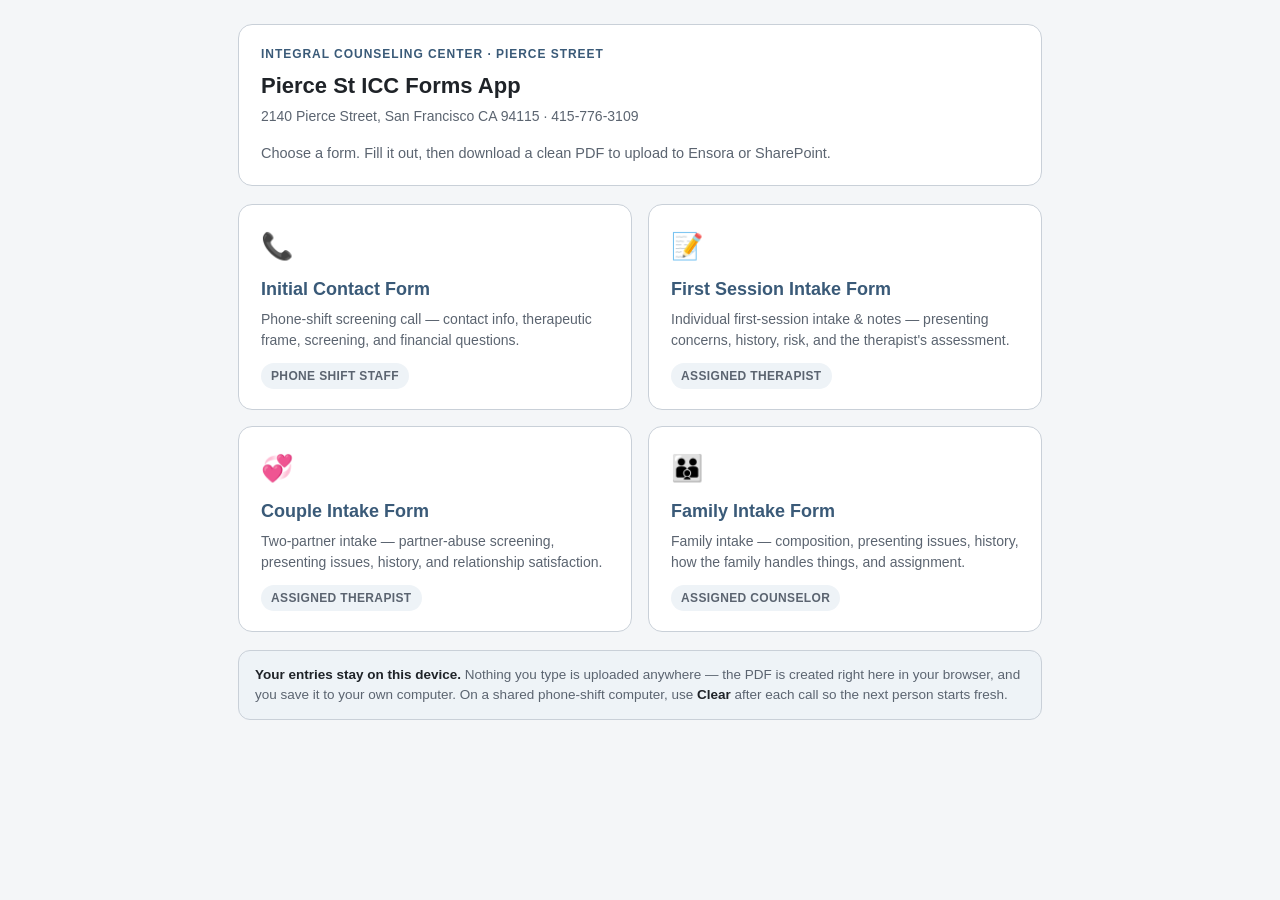
==== index.html @ 2754139c "Initial static forms app deployment setup" ====
<!DOCTYPE html>
<html lang="en">
<head>
<meta charset="utf-8">
<meta name="viewport" content="width=device-width, initial-scale=1.0">
<meta http-equiv="Content-Security-Policy" content="default-src 'self'; script-src 'self'; style-src 'self' 'unsafe-inline'; img-src 'self' data:; connect-src 'none'; base-uri 'none'; form-action 'none'">
<title>Pierce St ICC Forms App</title>
<link rel="stylesheet" href="assets/clinic.css">
</head>
<body>
<div class="wrap">

  <header class="doc">
    <div class="eyebrow">Integral Counseling Center · Pierce Street</div>
    <h1>Pierce St ICC Forms App</h1>
    <div class="sub">2140 Pierce Street, San Francisco CA 94115 · 415-776-3109</div>
    <p style="margin:0;color:var(--muted);font-size:14.5px;">Choose a form. Fill it out, then download a clean PDF to upload to Ensora or SharePoint.</p>
  </header>

  <div class="cardgrid">
    <a class="formcard" href="initial-contact.html">
      <div class="ic">📞</div>
      <h2>Initial Contact Form</h2>
      <p>Phone-shift screening call — contact info, therapeutic frame, screening, and financial questions.</p>
      <span class="who">Phone shift staff</span>
    </a>
    <a class="formcard" href="intake.html">
      <div class="ic">📝</div>
      <h2>First Session Intake Form</h2>
      <p>Individual first-session intake &amp; notes — presenting concerns, history, risk, and the therapist's assessment.</p>
      <span class="who">Assigned therapist</span>
    </a>
    <a class="formcard" href="couple.html">
      <div class="ic">💞</div>
      <h2>Couple Intake Form</h2>
      <p>Two-partner intake — partner-abuse screening, presenting issues, history, and relationship satisfaction.</p>
      <span class="who">Assigned therapist</span>
    </a>
    <a class="formcard" href="family.html">
      <div class="ic">👪</div>
      <h2>Family Intake Form</h2>
      <p>Family intake — composition, presenting issues, history, how the family handles things, and assignment.</p>
      <span class="who">Assigned counselor</span>
    </a>
  </div>

  <div class="privacy">
    <b>Your entries stay on this device.</b> Nothing you type is uploaded anywhere — the PDF is created
    right here in your browser, and you save it to your own computer. On a shared phone-shift computer,
    use <b>Clear</b> after each call so the next person starts fresh.
  </div>

</div>
</body>
</html>
---- assets/clinic.css ----
/* ============================================================
   Pierce St ICC Forms App — shared design system
   Ported from the "First Session — Intake Form" and extended
   for real form controls, landing cards, flag callouts, and
   collapsible staff reference helpers.
   ============================================================ */
:root{
  --ink:#1f2328; --muted:#5b6470; --line:#c9d0d8; --accent:#3a5a78;
  --tint:#eef3f7; --promptbg:#fff8e6; --promptbar:#d9b34a; --warnbg:#fbecec; --warnbar:#c0584f;
  --field:#fcfdff; --ok:#2f7d4f;
}
*{box-sizing:border-box;}
html,body{margin:0;padding:0;}
body{
  font-family:-apple-system,BlinkMacSystemFont,"Segoe UI",Helvetica,Arial,sans-serif;
  color:var(--ink); line-height:1.5; background:#f4f6f8;
  font-size:16px; -webkit-text-size-adjust:100%;
}
a{color:var(--accent);}
.wrap{max-width:840px; margin:0 auto; padding:24px 18px 120px;}

/* ---------- header / letterhead ---------- */
header.doc{
  background:#fff; border:1px solid var(--line); border-radius:14px;
  padding:20px 22px; margin-bottom:18px;
}
header.doc .eyebrow{font-size:12px; font-weight:700; letter-spacing:.08em; text-transform:uppercase; color:var(--accent); margin:0 0 6px;}
header.doc h1{font-size:22px; margin:0 0 4px;}
header.doc .sub{color:var(--muted); font-size:14px; margin-bottom:16px;}
.backlink{display:inline-flex; align-items:center; gap:6px; font-size:13px; font-weight:600; color:var(--accent); text-decoration:none; margin-bottom:12px;}
.backlink:hover{text-decoration:underline;}

.topgrid{display:grid; grid-template-columns:1fr 1fr; gap:12px;}
.topgrid .full{grid-column:1 / -1;}

/* ---------- labels + fields ---------- */
label.lab{display:block; font-size:12px; font-weight:700; letter-spacing:.02em;
  text-transform:uppercase; color:var(--muted); margin:0 0 4px;}

/* Real form controls styled to look like the original .fld boxes */
.fld,
input[type=text], input[type=tel], input[type=email], input[type=date], input[type=number],
textarea, select{
  width:100%;
  border:1px solid var(--line); background:var(--field); border-radius:8px;
  padding:9px 11px; font-size:16px; color:var(--ink); line-height:1.5;
  font-family:inherit; outline:none; -webkit-appearance:none; appearance:none;
}
input:focus, textarea:focus, select:focus{
  border-color:var(--accent); box-shadow:0 0 0 3px rgba(58,90,120,.12);
}
input::placeholder, textarea::placeholder{color:#aab2bd;}
input[type=date]{-webkit-appearance:none;}
select{
  background-image:url("data:image/svg+xml;utf8,<svg xmlns='http://www.w3.org/2000/svg' width='12' height='8' viewBox='0 0 12 8'><path fill='%235b6470' d='M1 1l5 5 5-5'/></svg>");
  background-repeat:no-repeat; background-position:right 12px center; padding-right:34px;
}
textarea{min-height:84px; resize:vertical;}
textarea.sm{min-height:44px;}
textarea.lg{min-height:120px;}
textarea.xl{min-height:150px;}
input.sm, .fld.sm{min-height:38px;}

/* ---------- cards / steps ---------- */
section.card{
  background:#fff; border:1px solid var(--line); border-radius:14px;
  padding:18px 22px; margin-bottom:18px;
}
.step{display:flex; align-items:center; gap:10px; margin:0 0 6px;}
.stepnum{
  flex:0 0 auto; width:26px; height:26px; border-radius:50%;
  background:var(--accent); color:#fff; font-size:14px; font-weight:700;
  display:flex; align-items:center; justify-content:center;
}
h2{font-size:18px; margin:0;}
.lede{color:var(--muted); font-size:14px; margin:2px 0 14px 36px;}
h3{font-size:15px; margin:18px 0 8px; color:var(--accent); border-bottom:1px solid var(--tint); padding-bottom:4px;}
.field-block{margin:0 0 14px;}
small.hint{display:block; color:var(--muted); font-size:12.5px; margin:2px 0 6px;}

/* ---------- admin list ---------- */
ul.admin{list-style:none; margin:0; padding:0;}
ul.admin > li{
  border-left:3px solid var(--accent); background:var(--tint);
  border-radius:0 8px 8px 0; padding:10px 14px; margin:0 0 10px;
}
ul.admin > li b{display:block; margin-bottom:2px;}
ul.admin ul{margin:6px 0 0 18px; padding:0;}
ul.admin ul li{margin:2px 0;}

/* ---------- prompt / warn callouts ---------- */
.prompt{
  background:var(--promptbg); border-left:3px solid var(--promptbar);
  border-radius:0 8px 8px 0; padding:8px 12px; margin:4px 0 10px;
  font-size:14px; color:#5a4a14;
}
.prompt.q:before{content:"💬 Prompt — "; font-weight:700;}
.warn{
  background:var(--warnbg); border-left:3px solid var(--warnbar);
  border-radius:0 8px 8px 0; padding:8px 12px; margin:8px 0; font-size:14px; color:#6e2d27;
}
.warn b{color:#6e2d27;}
.warn.big{font-size:15px; padding:12px 14px;}
.warn a{color:#8a352c; font-weight:700;}

/* conditional reveal blocks default hidden; JS toggles [hidden] */
[data-show-when][hidden]{display:none;}
.reveal{
  border-left:3px solid var(--accent); background:var(--tint);
  border-radius:0 8px 8px 0; padding:12px 14px; margin:8px 0 12px;
}
.reveal > :first-child{margin-top:0;}
.reveal > :last-child{margin-bottom:0;}

/* ---------- checkboxes / radios ---------- */
.chk{display:flex; align-items:flex-start; gap:8px; margin:6px 0; font-size:15px;}
.chk input{width:20px; height:20px; margin-top:1px; flex:0 0 auto; accent-color:var(--accent);}
.radiorow{display:flex; flex-wrap:wrap; gap:8px; margin:4px 0;}
.radiorow label{
  display:inline-flex; align-items:center; gap:7px; cursor:pointer;
  border:1px solid var(--line); background:var(--field); border-radius:999px;
  padding:7px 14px; font-size:15px;
}
.radiorow label:hover{border-color:var(--accent);}
.radiorow input{width:18px; height:18px; accent-color:var(--accent); margin:0;}
.radiorow input:checked + span{font-weight:600; color:var(--accent);}

/* ---------- grids ---------- */
.two{display:grid; grid-template-columns:1fr 1fr; gap:12px;}
.three{display:grid; grid-template-columns:1fr 1fr 1fr; gap:12px;}

/* ---------- participant rows ---------- */
.rowset .prow{display:grid; grid-template-columns:1.4fr .6fr 1fr; gap:8px; margin-bottom:8px;}

/* ---------- collapsible staff reference helpers ---------- */
details.ref{
  border:1px solid var(--line); border-radius:10px; background:#fbfcfe;
  padding:0; margin:10px 0;
}
details.ref > summary{
  cursor:pointer; padding:11px 14px; font-weight:600; font-size:14px; color:var(--accent);
  list-style:none; display:flex; align-items:center; gap:8px;
}
details.ref > summary::-webkit-details-marker{display:none;}
details.ref > summary:before{content:"▸"; transition:transform .15s;}
details.ref[open] > summary:before{transform:rotate(90deg);}
details.ref .ref-body{padding:0 14px 14px; font-size:13.5px; color:var(--ink);}
details.ref .ref-body p{margin:6px 0;}
table.fee{border-collapse:collapse; width:100%; font-size:12px; margin:6px 0;}
table.fee th, table.fee td{border:1px solid var(--line); padding:4px 6px; text-align:center;}
table.fee th{background:var(--tint); color:var(--ink);}
table.fee td:first-child, table.fee th:first-child{text-align:left; white-space:nowrap;}
.tablescroll{overflow-x:auto;}

/* ---------- landing page ---------- */
.cardgrid{display:grid; grid-template-columns:1fr 1fr; gap:16px; margin:6px 0 18px;}
a.formcard{
  display:block; text-decoration:none; color:inherit;
  background:#fff; border:1px solid var(--line); border-radius:14px; padding:22px 22px 20px;
  transition:border-color .15s, box-shadow .15s, transform .05s;
}
a.formcard:hover{border-color:var(--accent); box-shadow:0 6px 20px rgba(31,35,40,.08);}
a.formcard:active{transform:translateY(1px);}
a.formcard .ic{font-size:26px; margin-bottom:10px;}
a.formcard h2{font-size:18px; margin:0 0 6px; color:var(--accent);}
a.formcard p{margin:0; color:var(--muted); font-size:14px;}
a.formcard .who{display:inline-block; margin-top:12px; font-size:12px; font-weight:700; letter-spacing:.03em; text-transform:uppercase; color:var(--muted); background:var(--tint); border-radius:999px; padding:4px 10px;}
.privacy{
  background:var(--tint); border:1px solid var(--line); border-radius:12px;
  padding:14px 16px; font-size:13.5px; color:var(--muted); margin-top:6px;
}
.privacy b{color:var(--ink);}

/* ---------- sticky action bar ---------- */
.bar{
  position:fixed; left:0; right:0; bottom:0; z-index:50;
  background:rgba(255,255,255,.94); backdrop-filter:blur(8px);
  border-top:1px solid var(--line); padding:10px 14px;
  display:flex; gap:10px; align-items:center; justify-content:center; flex-wrap:wrap;
}
.bar .status{font-size:12.5px; color:var(--muted); margin-right:auto;}
.bar .folder{font-size:12px; color:var(--muted);}
button{
  font-size:15px; font-weight:600; border:none; border-radius:10px;
  padding:11px 18px; cursor:pointer; font-family:inherit;
}
.btn-pdf{background:var(--accent); color:#fff;}
.btn-pdf:hover{background:#31506b;}
.btn-clear{background:#eceff2; color:var(--ink);}
.btn-folder{background:#eceff2; color:var(--ink); font-size:13px; padding:9px 14px;}

/* ---------- responsive ---------- */
@media (max-width:600px){
  .topgrid,.two,.three,.cardgrid{grid-template-columns:1fr;}
  .rowset .prow{grid-template-columns:1fr;}
}
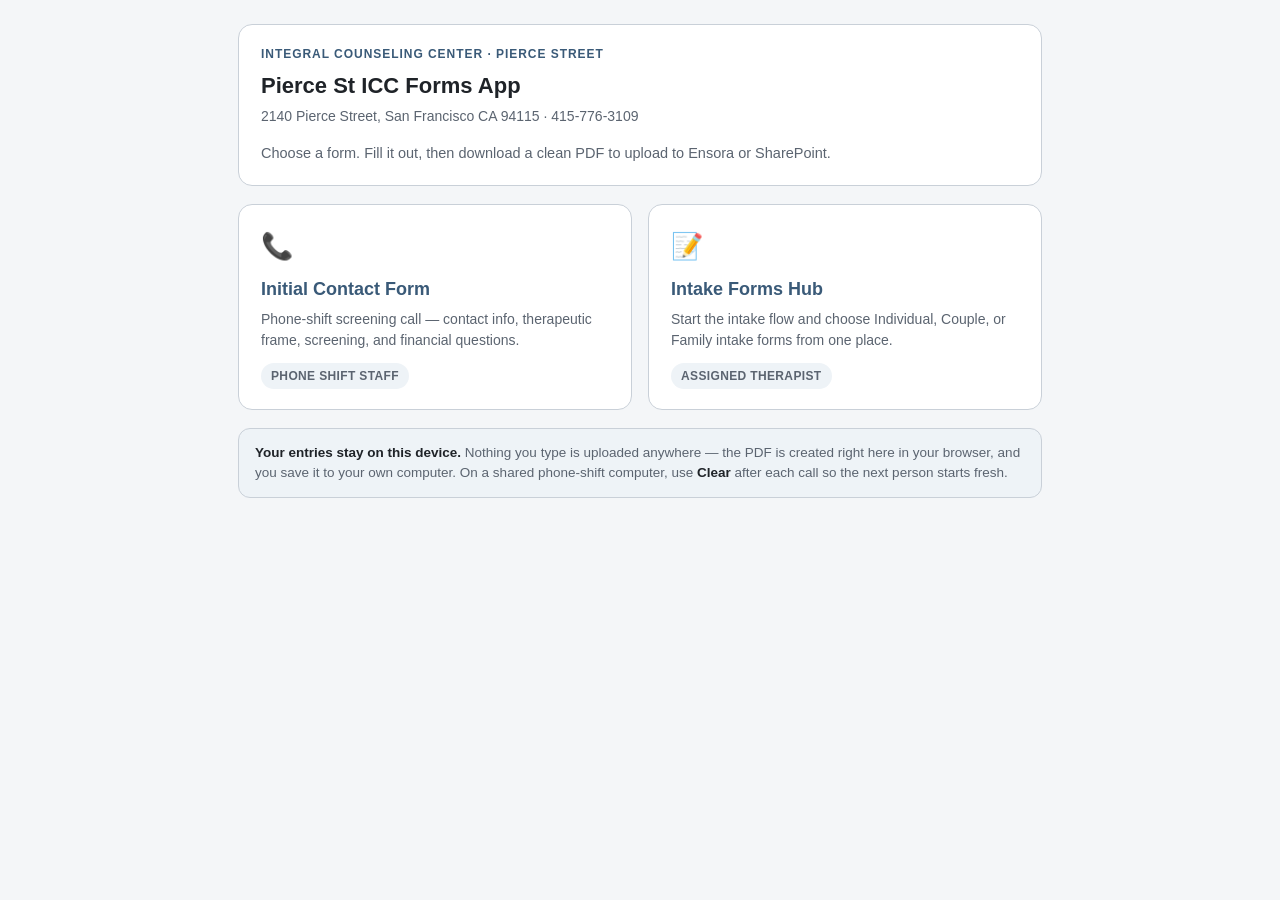
==== commit 5fcb522c: "Serve Intake hub from index: link to Pierce St Forms.html" ====
--- a/index.html
+++ b/index.html
@@ -24,23 +24,11 @@
       <p>Phone-shift screening call — contact info, therapeutic frame, screening, and financial questions.</p>
       <span class="who">Phone shift staff</span>
     </a>
-    <a class="formcard" href="intake.html">
+    <a class="formcard" href="Pierce St Forms.html">
       <div class="ic">📝</div>
-      <h2>First Session Intake Form</h2>
-      <p>Individual first-session intake &amp; notes — presenting concerns, history, risk, and the therapist's assessment.</p>
+      <h2>Intake Forms Hub</h2>
+      <p>Start the intake flow and choose Individual, Couple, or Family intake forms from one place.</p>
       <span class="who">Assigned therapist</span>
-    </a>
-    <a class="formcard" href="couple.html">
-      <div class="ic">💞</div>
-      <h2>Couple Intake Form</h2>
-      <p>Two-partner intake — partner-abuse screening, presenting issues, history, and relationship satisfaction.</p>
-      <span class="who">Assigned therapist</span>
-    </a>
-    <a class="formcard" href="family.html">
-      <div class="ic">👪</div>
-      <h2>Family Intake Form</h2>
-      <p>Family intake — composition, presenting issues, history, how the family handles things, and assignment.</p>
-      <span class="who">Assigned counselor</span>
     </a>
   </div>
 
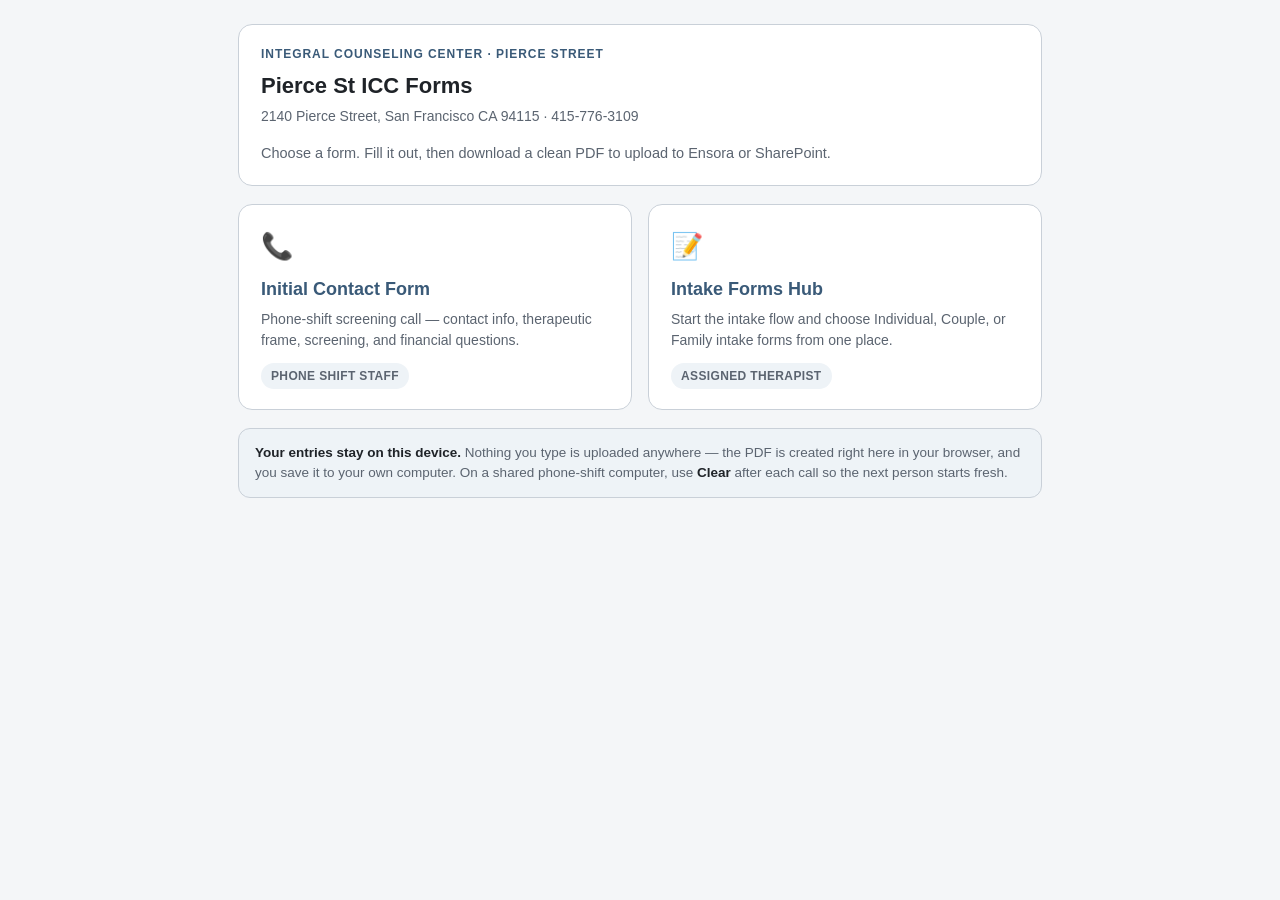
==== commit 13042cb0: "Serve app at root; give drafts stable ids Landing page was duplicated: index.html was a thin wrapper" ====
--- a/index.html
+++ b/index.html
@@ -3,41 +3,2587 @@
 <head>
 <meta charset="utf-8">
 <meta name="viewport" content="width=device-width, initial-scale=1.0">
-<meta http-equiv="Content-Security-Policy" content="default-src 'self'; script-src 'self'; style-src 'self' 'unsafe-inline'; img-src 'self' data:; connect-src 'none'; base-uri 'none'; form-action 'none'">
-<title>Pierce St ICC Forms App</title>
-<link rel="stylesheet" href="assets/clinic.css">
+<meta http-equiv="Content-Security-Policy" content="script-src 'unsafe-inline'; style-src 'unsafe-inline'; img-src data:; connect-src 'none'">
+<title>Pierce St ICC Forms</title>
+<style>
+/* ============================================================
+   Pierce St ICC Forms App — shared design system
+   Ported from the "First Session — Intake Form" and extended
+   for real form controls, landing cards, flag callouts, and
+   collapsible staff reference helpers.
+   ============================================================ */
+:root{
+  --ink:#1f2328; --muted:#5b6470; --line:#c9d0d8; --accent:#3a5a78;
+  --tint:#eef3f7; --promptbg:#fff8e6; --promptbar:#d9b34a; --warnbg:#fbecec; --warnbar:#c0584f;
+  --field:#fcfdff; --ok:#2f7d4f;
+}
+*{box-sizing:border-box;}
+html,body{margin:0;padding:0;}
+body{
+  font-family:-apple-system,BlinkMacSystemFont,"Segoe UI",Helvetica,Arial,sans-serif;
+  color:var(--ink); line-height:1.5; background:#f4f6f8;
+  font-size:16px; -webkit-text-size-adjust:100%;
+}
+a{color:var(--accent);}
+.wrap{max-width:840px; margin:0 auto; padding:24px 18px 120px;}
+
+/* ---------- header / letterhead ---------- */
+header.doc{
+  background:#fff; border:1px solid var(--line); border-radius:14px;
+  padding:20px 22px; margin-bottom:18px;
+}
+header.doc .eyebrow{font-size:12px; font-weight:700; letter-spacing:.08em; text-transform:uppercase; color:var(--accent); margin:0 0 6px;}
+header.doc h1{font-size:22px; margin:0 0 4px;}
+header.doc .sub{color:var(--muted); font-size:14px; margin-bottom:16px;}
+.backlink{display:inline-flex; align-items:center; gap:6px; font-size:13px; font-weight:600; color:var(--accent); text-decoration:none; margin-bottom:12px;}
+.backlink:hover{text-decoration:underline;}
+
+.topgrid{display:grid; grid-template-columns:1fr 1fr; gap:12px;}
+.topgrid .full{grid-column:1 / -1;}
+
+/* ---------- labels + fields ---------- */
+label.lab{display:block; font-size:12px; font-weight:700; letter-spacing:.02em;
+  text-transform:uppercase; color:var(--muted); margin:0 0 4px;}
+
+/* Real form controls styled to look like the original .fld boxes */
+.fld,
+input[type=text], input[type=tel], input[type=email], input[type=date], input[type=number],
+textarea, select{
+  width:100%;
+  border:1px solid var(--line); background:var(--field); border-radius:8px;
+  padding:9px 11px; font-size:16px; color:var(--ink); line-height:1.5;
+  font-family:inherit; outline:none; -webkit-appearance:none; appearance:none;
+}
+input:focus, textarea:focus, select:focus{
+  border-color:var(--accent); box-shadow:0 0 0 3px rgba(58,90,120,.12);
+}
+input::placeholder, textarea::placeholder{color:#aab2bd;}
+input[type=date]{-webkit-appearance:none;}
+select{
+  background-image:url("data:image/svg+xml;utf8,<svg xmlns='http://www.w3.org/2000/svg' width='12' height='8' viewBox='0 0 12 8'><path fill='%235b6470' d='M1 1l5 5 5-5'/></svg>");
+  background-repeat:no-repeat; background-position:right 12px center; padding-right:34px;
+}
+textarea{min-height:84px; resize:vertical;}
+textarea.sm{min-height:44px;}
+textarea.lg{min-height:120px;}
+textarea.xl{min-height:150px;}
+input.sm, .fld.sm{min-height:38px;}
+
+/* ---------- cards / steps ---------- */
+section.card{
+  background:#fff; border:1px solid var(--line); border-radius:14px;
+  padding:18px 22px; margin-bottom:18px;
+}
+.step{display:flex; align-items:center; gap:10px; margin:0 0 6px;}
+.stepnum{
+  flex:0 0 auto; width:26px; height:26px; border-radius:50%;
+  background:var(--accent); color:#fff; font-size:14px; font-weight:700;
+  display:flex; align-items:center; justify-content:center;
+}
+h2{font-size:18px; margin:0;}
+.lede{color:var(--muted); font-size:14px; margin:2px 0 14px 36px;}
+h3{font-size:15px; margin:18px 0 8px; color:var(--accent); border-bottom:1px solid var(--tint); padding-bottom:4px;}
+.field-block{margin:0 0 14px;}
+small.hint{display:block; color:var(--muted); font-size:12.5px; margin:2px 0 6px;}
+
+/* ---------- admin list ---------- */
+ul.admin{list-style:none; margin:0; padding:0;}
+ul.admin > li{
+  border-left:3px solid var(--accent); background:var(--tint);
+  border-radius:0 8px 8px 0; padding:10px 14px; margin:0 0 10px;
+}
+ul.admin > li b{display:block; margin-bottom:2px;}
+ul.admin ul{margin:6px 0 0 18px; padding:0;}
+ul.admin ul li{margin:2px 0;}
+
+/* ---------- prompt / warn callouts ---------- */
+.prompt{
+  background:var(--promptbg); border-left:3px solid var(--promptbar);
+  border-radius:0 8px 8px 0; padding:8px 12px; margin:4px 0 10px;
+  font-size:14px; color:#5a4a14;
+}
+.prompt.q:before{content:"💬 Prompt — "; font-weight:700;}
+.warn{
+  background:var(--warnbg); border-left:3px solid var(--warnbar);
+  border-radius:0 8px 8px 0; padding:8px 12px; margin:8px 0; font-size:14px; color:#6e2d27;
+}
+.warn b{color:#6e2d27;}
+.warn.big{font-size:15px; padding:12px 14px;}
+.warn a{color:#8a352c; font-weight:700;}
+
+/* conditional reveal blocks default hidden; JS toggles [hidden] */
+[data-show-when][hidden]{display:none;}
+.reveal{
+  border-left:3px solid var(--accent); background:var(--tint);
+  border-radius:0 8px 8px 0; padding:12px 14px; margin:8px 0 12px;
+}
+.reveal > :first-child{margin-top:0;}
+.reveal > :last-child{margin-bottom:0;}
+
+/* ---------- checkboxes / radios ---------- */
+.chk{display:flex; align-items:flex-start; gap:8px; margin:6px 0; font-size:15px;}
+.chk input{width:20px; height:20px; margin-top:1px; flex:0 0 auto; accent-color:var(--accent);}
+.radiorow{display:flex; flex-wrap:wrap; gap:8px; margin:4px 0;}
+.radiorow label{
+  display:inline-flex; align-items:center; gap:7px; cursor:pointer;
+  border:1px solid var(--line); background:var(--field); border-radius:999px;
+  padding:7px 14px; font-size:15px;
+}
+.radiorow label:hover{border-color:var(--accent);}
+.radiorow input{width:18px; height:18px; accent-color:var(--accent); margin:0;}
+.radiorow input:checked + span{font-weight:600; color:var(--accent);}
+
+/* ---------- grids ---------- */
+.two{display:grid; grid-template-columns:1fr 1fr; gap:12px;}
+.three{display:grid; grid-template-columns:1fr 1fr 1fr; gap:12px;}
+
+/* ---------- participant rows ---------- */
+.rowset .prow{display:grid; grid-template-columns:1.4fr .6fr 1fr; gap:8px; margin-bottom:8px;}
+
+/* ---------- collapsible staff reference helpers ---------- */
+details.ref{
+  border:1px solid var(--line); border-radius:10px; background:#fbfcfe;
+  padding:0; margin:10px 0;
+}
+details.ref > summary{
+  cursor:pointer; padding:11px 14px; font-weight:600; font-size:14px; color:var(--accent);
+  list-style:none; display:flex; align-items:center; gap:8px;
+}
+details.ref > summary::-webkit-details-marker{display:none;}
+details.ref > summary:before{content:"▸"; transition:transform .15s;}
+details.ref[open] > summary:before{transform:rotate(90deg);}
+details.ref .ref-body{padding:0 14px 14px; font-size:13.5px; color:var(--ink);}
+details.ref .ref-body p{margin:6px 0;}
+table.fee{border-collapse:collapse; width:100%; font-size:12px; margin:6px 0;}
+table.fee th, table.fee td{border:1px solid var(--line); padding:4px 6px; text-align:center;}
+table.fee th{background:var(--tint); color:var(--ink);}
+table.fee td:first-child, table.fee th:first-child{text-align:left; white-space:nowrap;}
+.tablescroll{overflow-x:auto;}
+
+/* ---------- landing page ---------- */
+.cardgrid{display:grid; grid-template-columns:1fr 1fr; gap:16px; margin:6px 0 18px;}
+a.formcard{
+  display:block; text-decoration:none; color:inherit;
+  background:#fff; border:1px solid var(--line); border-radius:14px; padding:22px 22px 20px;
+  transition:border-color .15s, box-shadow .15s, transform .05s;
+}
+a.formcard:hover{border-color:var(--accent); box-shadow:0 6px 20px rgba(31,35,40,.08);}
+a.formcard:active{transform:translateY(1px);}
+a.formcard .ic{font-size:26px; margin-bottom:10px;}
+a.formcard h2{font-size:18px; margin:0 0 6px; color:var(--accent);}
+a.formcard p{margin:0; color:var(--muted); font-size:14px;}
+a.formcard .who{display:inline-block; margin-top:12px; font-size:12px; font-weight:700; letter-spacing:.03em; text-transform:uppercase; color:var(--muted); background:var(--tint); border-radius:999px; padding:4px 10px;}
+.privacy{
+  background:var(--tint); border:1px solid var(--line); border-radius:12px;
+  padding:14px 16px; font-size:13.5px; color:var(--muted); margin-top:6px;
+}
+.privacy b{color:var(--ink);}
+
+/* ---------- sticky action bar ---------- */
+.bar{
+  position:fixed; left:0; right:0; bottom:0; z-index:50;
+  background:rgba(255,255,255,.94); backdrop-filter:blur(8px);
+  border-top:1px solid var(--line); padding:10px 14px;
+  display:flex; gap:10px; align-items:center; justify-content:center; flex-wrap:wrap;
+}
+.bar .status{font-size:12.5px; color:var(--muted); margin-right:auto;}
+.bar .folder{font-size:12px; color:var(--muted);}
+button{
+  font-size:15px; font-weight:600; border:none; border-radius:10px;
+  padding:11px 18px; cursor:pointer; font-family:inherit;
+}
+.btn-pdf{background:var(--accent); color:#fff;}
+.btn-pdf:hover{background:#31506b;}
+.btn-clear{background:#eceff2; color:var(--ink);}
+.btn-folder{background:#eceff2; color:var(--ink); font-size:13px; padding:9px 14px;}
+
+/* ---------- responsive ---------- */
+@media (max-width:600px){
+  .topgrid,.two,.three,.cardgrid{grid-template-columns:1fr;}
+  .rowset .prow{grid-template-columns:1fr;}
+}
+
+.view[hidden]{display:none;}
+</style>
 </head>
 <body>
-<div class="wrap">
-
-  <header class="doc">
-    <div class="eyebrow">Integral Counseling Center · Pierce Street</div>
-    <h1>Pierce St ICC Forms App</h1>
-    <div class="sub">2140 Pierce Street, San Francisco CA 94115 · 415-776-3109</div>
-    <p style="margin:0;color:var(--muted);font-size:14.5px;">Choose a form. Fill it out, then download a clean PDF to upload to Ensora or SharePoint.</p>
-  </header>
-
-  <div class="cardgrid">
-    <a class="formcard" href="initial-contact.html">
+
+<section class="view" id="view-home">
+  <div class="wrap">
+    <header class="doc">
+      <div class="eyebrow">Integral Counseling Center · Pierce Street</div>
+      <h1>Pierce St ICC Forms</h1>
+      <div class="sub">2140 Pierce Street, San Francisco CA 94115 · 415-776-3109</div>
+      <p style="margin:0;color:var(--muted);font-size:14.5px;">Choose a form. Fill it out, then download a clean PDF to upload to Ensora or SharePoint.</p>
+    </header>
+    <div class="cardgrid">
+    <a class="formcard" href="#ic">
       <div class="ic">📞</div>
       <h2>Initial Contact Form</h2>
       <p>Phone-shift screening call — contact info, therapeutic frame, screening, and financial questions.</p>
       <span class="who">Phone shift staff</span>
     </a>
-    <a class="formcard" href="Pierce St Forms.html">
+    <a class="formcard" href="#intake-choose">
       <div class="ic">📝</div>
       <h2>Intake Forms Hub</h2>
       <p>Start the intake flow and choose Individual, Couple, or Family intake forms from one place.</p>
       <span class="who">Assigned therapist</span>
     </a>
+    </div>
+    <div class="privacy">
+      <b>Your entries stay on this device.</b> Nothing you type is uploaded anywhere — the PDF is created
+      right here in your browser, and you save it to your own computer. On a shared phone-shift computer,
+      use <b>Clear</b> after each call so the next person starts fresh.
+    </div>
   </div>
-
-  <div class="privacy">
-    <b>Your entries stay on this device.</b> Nothing you type is uploaded anywhere — the PDF is created
-    right here in your browser, and you save it to your own computer. On a shared phone-shift computer,
-    use <b>Clear</b> after each call so the next person starts fresh.
-  </div>
+</section>
+
+<section class="view" id="view-ic" hidden>
+<div class="wrap">
+
+  <!-- ============ HEADER ============ -->
+  <header class="doc">
+    <a class="backlink" href="#home">← All forms</a>
+    <div class="eyebrow">Integral Counseling Center · Pierce Street</div>
+    <h1>Initial Contact Form</h1>
+    <div class="sub">Phone-shift screening · 2140 Pierce Street, San Francisco CA 94115 · 415-776-3109</div>
+    <div class="topgrid">
+      <div><label class="lab">Client Name</label><input type="text" class="sm" id="ic-f_client" data-field placeholder="First Last"></div>
+      <div><label class="lab">Date</label><input type="date" class="sm" id="ic-f_date" data-field data-default="today"></div>
+      <div class="full"><label class="lab">Staff Name (screened by)</label><input type="text" class="sm" id="ic-f_staff" data-field placeholder="Your name"></div>
+    </div>
+    <div style="margin-top:10px;">
+      <label class="lab">Display options</label>
+      <div style="display:flex;gap:8px;align-items:center;margin-top:6px;">
+        <div class="chk"><input type="checkbox" id="ic-promptsToggle" checked><label for="ic-promptsToggle">Show therapist prompts in session</label></div>
+      </div>
+    </div>
+  </header>
+
+  <!-- ============ CONTACT INFO ============ -->
+  <section class="card">
+    <div class="step"><span class="stepnum">1</span><h2>Contact Information</h2></div>
+    <div class="two">
+      <div class="field-block"><label class="lab">Phone Number</label><input type="tel" class="sm" id="ic-c_phone" data-field></div>
+      <div class="field-block"><label class="lab">Email Address</label><input type="email" class="sm" id="ic-c_email" data-field></div>
+      <div class="field-block full"><label class="lab">Home Address</label><input type="text" class="sm" id="ic-c_addr" data-field></div>
+    </div>
+    <div class="field-block"><label class="lab">Preferred Contact Method <span style="font-weight:400;text-transform:none;letter-spacing:0;">(select all that apply)</span></label>
+      <div class="radiorow">
+        <label><input type="checkbox" id="ic-c_pref_phone" data-field><span>Phone</span></label>
+        <label><input type="checkbox" id="ic-c_pref_email" data-field><span>Email</span></label>
+        <label><input type="checkbox" id="ic-c_pref_text" data-field><span>Text</span></label>
+      </div>
+    </div>
+    <div class="warn"><b>Read to caller:</b> "The Pierce Street Integral Counseling Center is a training clinic affiliated with the California Institute of Integral Studies. All our therapists are fully supervised MA graduates or advanced graduate students."</div>
+    <div class="chk"><input type="checkbox" id="ic-c_disclosure" data-field><label for="ic-c_disclosure">Read the clinic disclosure to the caller</label></div>
+  </section>
+
+  <!-- ============ THERAPEUTIC FRAME ============ -->
+  <section class="card">
+    <div class="step"><span class="stepnum">2</span><h2>Questions about the Therapeutic Frame</h2></div>
+
+    <div class="field-block"><label class="lab">1. Are you a current ICP student at CIIS?</label>
+      <div class="radiorow">
+        <label><input type="radio" name="ic-q_icp" value="No" data-field><span>No</span></label>
+        <label><input type="radio" name="ic-q_icp" value="Yes" data-field><span>Yes</span></label>
+      </div>
+      <div class="warn big" data-show-when="ic-q_icp:Yes" hidden><b>⚠ Stop — refer out.</b> Current ICP students at CIIS cannot be seen at this clinic. Kindly refer them out and do not proceed with intake.</div>
+    </div>
+
+    <div class="field-block"><label class="lab">2. How'd you hear about us? (be specific)</label>
+      <div class="prompt q">If a current client or therapist referred them, get the specific name.</div>
+      <input type="text" class="sm" id="ic-c_heard" data-field></div>
+
+    <div class="field-block"><label class="lab">3. What are you interested in?</label>
+      <div class="radiorow">
+        <label><input type="radio" name="ic-q_modality" value="In-person" data-field><span>In-person (Pierce &amp; Clay)</span></label>
+        <label><input type="radio" name="ic-q_modality" value="Telehealth" data-field><span>Telehealth</span></label>
+        <label><input type="radio" name="ic-q_modality" value="Mix" data-field><span>A mix of both</span></label>
+      </div>
+      <div class="reveal" data-show-when="ic-q_modality:In-person;ic-q_modality:Mix" hidden>
+        <div class="warn"><b>In-person requires stairs.</b> The clinic is up multiple flights of stairs and cannot accommodate clients who can't climb them. If they can't, refer to <b>Golden Gate ICC · 415-561-0230</b>.</div>
+        <div class="chk"><input type="checkbox" id="ic-c_stairs" data-field><label for="ic-c_stairs">Confirmed the client can climb multiple flights of stairs</label></div>
+        <div class="chk"><input type="checkbox" id="ic-c_goldengate" data-field><label for="ic-c_goldengate">Client cannot climb stairs — referred to Golden Gate ICC (415-561-0230)</label></div>
+      </div>
+    </div>
+
+    <div class="field-block"><label class="lab">4. What type of therapy are you seeking?</label>
+      <div class="radiorow">
+        <label><input type="radio" name="ic-q_type" value="Individual" data-field><span>Individual</span></label>
+        <label><input type="radio" name="ic-q_type" value="Couple" data-field><span>Couple</span></label>
+        <label><input type="radio" name="ic-q_type" value="Family" data-field><span>Family</span></label>
+        <label><input type="radio" name="ic-q_type" value="Other" data-field><span>Other</span></label>
+      </div>
+      <div data-show-when="ic-q_type:Other" hidden style="margin-top:8px;">
+        <input type="text" class="sm" id="ic-c_type_other" data-field placeholder="Describe 'Other'"></div>
+    </div>
+
+    <div class="field-block"><label class="lab">5. Availability for a weekly 50-minute session</label>
+      <small class="hint">Open 8 AM–8 PM Mon–Fri, some weekend availability. Be specific — give at least 3 day/time options.</small>
+      <div class="three">
+        <input type="text" class="sm" id="ic-c_slot1" data-field placeholder="Option 1">
+        <input type="text" class="sm" id="ic-c_slot2" data-field placeholder="Option 2">
+        <input type="text" class="sm" id="ic-c_slot3" data-field placeholder="Option 3">
+      </div>
+      <div class="field-block" style="margin-top:8px;"><textarea class="sm" id="ic-c_avail_notes" data-field placeholder="Any other availability notes"></textarea></div>
+    </div>
+
+    <!-- Couple / Family conditional -->
+    <div class="reveal" data-show-when="ic-q_type:Couple;ic-q_type:Family" hidden>
+      <h3 style="margin-top:0;">For couples / family</h3>
+      <div class="field-block"><label class="lab">Is everyone in the couple/family open to therapy?</label>
+        <small class="hint">If not, we pause until everyone is ready.</small>
+        <div class="radiorow">
+          <label><input type="radio" name="ic-q_all_open" value="Yes" data-field><span>Yes</span></label>
+          <label><input type="radio" name="ic-q_all_open" value="No" data-field><span>No</span></label>
+        </div>
+      </div>
+      <label class="lab">Participants (name / age / contact)</label>
+      <div class="rowset">
+        <div class="prow"><input type="text" id="ic-p1_name" data-field placeholder="Name"><input type="text" id="ic-p1_age" data-field placeholder="Age"><input type="text" id="ic-p1_contact" data-field placeholder="Contact"></div>
+        <div class="prow"><input type="text" id="ic-p2_name" data-field placeholder="Name"><input type="text" id="ic-p2_age" data-field placeholder="Age"><input type="text" id="ic-p2_contact" data-field placeholder="Contact"></div>
+        <div class="prow"><input type="text" id="ic-p3_name" data-field placeholder="Name"><input type="text" id="ic-p3_age" data-field placeholder="Age"><input type="text" id="ic-p3_contact" data-field placeholder="Contact"></div>
+      </div>
+    </div>
+
+    <!-- Child client conditional (family) -->
+    <div class="reveal" data-show-when="ic-q_type:Family" hidden>
+      <h3 style="margin-top:0;">For a child client</h3>
+      <div class="field-block"><label class="lab">Primary caretaker(s) in the child's life</label><input type="text" class="sm" id="ic-c_caretakers" data-field></div>
+      <div class="field-block"><label class="lab">Brief description of the child's family structure</label><textarea class="sm" id="ic-c_family_structure" data-field></textarea></div>
+    </div>
+  </section>
+
+  <!-- ============ DEMOGRAPHICS ============ -->
+  <section class="card">
+    <div class="step"><span class="stepnum">3</span><h2>Demographic Information <span style="font-weight:400;color:var(--muted);font-size:14px;">(optional)</span></h2></div>
+    <div class="prompt q">"These questions help give us a better sense of your identity." — all optional.</div>
+    <div class="two">
+      <div class="field-block"><label class="lab">Birthdate</label><input type="text" class="sm" id="ic-d_birth" data-field placeholder="MM/DD/YYYY"></div>
+      <div class="field-block"><label class="lab">Age</label><input type="text" class="sm" id="ic-d_age" data-field data-age-of="ic-d_birth"></div>
+      <div class="field-block"><label class="lab">Ethnicity</label><input type="text" class="sm" id="ic-d_ethnicity" data-field></div>
+      <div class="field-block"><label class="lab">Pronouns</label><input type="text" class="sm" id="ic-d_pronouns" data-field></div>
+      <div class="field-block"><label class="lab">Sexual orientation</label><input type="text" class="sm" id="ic-d_orientation" data-field></div>
+      <div class="field-block"><label class="lab">Relationship status</label><input type="text" class="sm" id="ic-d_relstatus" data-field></div>
+    </div>
+    <label class="lab">Emergency contact</label>
+    <div class="rowset"><div class="prow">
+      <input type="text" id="ic-e_name" data-field placeholder="Name">
+      <input type="text" id="ic-e_rel" data-field placeholder="Relationship">
+      <input type="text" id="ic-e_phone" data-field placeholder="Phone">
+    </div></div>
+    <div class="field-block"><label class="lab">Does this person have an accent or is soft-spoken?</label>
+      <div class="radiorow">
+        <label><input type="radio" name="ic-e_soft" value="No" data-field><span>No</span></label>
+        <label><input type="radio" name="ic-e_soft" value="Yes" data-field><span>Yes</span></label>
+      </div>
+    </div>
+  </section>
+
+  <!-- ============ SCREENING ============ -->
+  <section class="card">
+    <div class="step"><span class="stepnum">4</span><h2>Screening Questions</h2></div>
+    <div class="field-block"><label class="lab">Have you been in therapy before? What worked / what didn't?</label>
+      <textarea class="lg" id="ic-s_prior" data-field></textarea></div>
+    <div class="field-block"><label class="lab">What brings you in? Why are you seeking counseling services?</label>
+      <textarea class="lg" id="ic-s_bringsin" data-field></textarea></div>
+    <div class="reveal" data-show-when="ic-q_type:Couple" hidden>
+      <div class="field-block" style="margin:0;"><label class="lab">For couples — do disagreements ever become physical?</label>
+        <textarea class="sm" id="ic-s_conflict" data-field></textarea></div>
+    </div>
+    <div class="field-block"><label class="lab">Currently prescribed any psychiatric medications?</label>
+      <div class="radiorow">
+        <label><input type="radio" name="ic-q_meds" value="No" data-field><span>No</span></label>
+        <label><input type="radio" name="ic-q_meds" value="Yes" data-field><span>Yes</span></label>
+      </div>
+      <div data-show-when="ic-q_meds:Yes" hidden style="margin-top:8px;">
+        <input type="text" class="sm" id="ic-s_meds_detail" data-field placeholder="Which medications / prescriber"></div>
+    </div>
+    <div class="field-block"><label class="lab">Do you use any other substances? Which, how often, how much, and why?</label>
+      <textarea class="lg" id="ic-s_substances" data-field></textarea></div>
+  </section>
+
+  <!-- ============ SUICIDALITY ============ -->
+  <section class="card">
+    <div class="step"><span class="stepnum">5</span><h2>Suicidality</h2></div>
+    <div class="prompt q">Optional transition: "Next, we're going to transition into talking about suicidality. This topic can be vulnerable, so feel free to take it at your own pace."</div>
+
+    <div class="field-block"><label class="lab">Are you currently feeling suicidal?</label>
+      <div class="radiorow">
+        <label><input type="radio" name="ic-q_si_current" value="No" data-field><span>No</span></label>
+        <label><input type="radio" name="ic-q_si_current" value="Yes" data-field><span>Yes</span></label>
+      </div>
+      <div class="warn big" data-show-when="ic-q_si_current:Yes" hidden>
+        <b>⚠ Provide crisis resources now.</b> Suicide &amp; Crisis Lifeline <b>988</b> · SF Suicide Prevention <b>(415) 781-0500</b>.
+        After the call, contact Director <b>Lisa Garbus (415) 279-4079</b>. See the crisis protocol below.
+      </div>
+    </div>
+
+    <div class="field-block"><label class="lab">Have you felt suicidal in the past?</label>
+      <div class="radiorow">
+        <label><input type="radio" name="ic-q_si_past" value="No" data-field><span>No</span></label>
+        <label><input type="radio" name="ic-q_si_past" value="Yes" data-field><span>Yes</span></label>
+      </div>
+    </div>
+
+    <div class="reveal" data-show-when="ic-q_si_current:Yes;ic-q_si_past:Yes" hidden>
+      <label class="lab">Context — ideation, plan, means, time</label>
+      <div class="prompt q">"Would you be open to sharing what that was like?" · thoughts of harming self/others? · suicide as a way to deal with unbearable stress? · a plan? · the means to carry it out? a time?</div>
+      <textarea class="lg" id="ic-s_si_context" data-field></textarea>
+    </div>
+
+    <div class="prompt q">Brief care before finances: "We've wrapped up that section. Before we move to finances and wrapping up — is there anything else that feels important to share?"</div>
+    <div class="field-block"><label class="lab">Anything else important to share</label><textarea class="sm" id="ic-s_anything" data-field></textarea></div>
+
+    <details class="ref">
+      <summary>Crisis resources &amp; suicidality protocol</summary>
+      <div class="ref-body">
+        <p><b>Suicide Prevention &amp; Crisis Line</b> — (415) 781-0500 or 988</p>
+        <p><b>Mobile Crisis</b> — (415) 255-3610</p>
+        <p><b>SF General (Psychiatric Emergency Services)</b> — (415) 206-8125 · 24-hour, Potrero between 22nd &amp; 23rd</p>
+        <p><b>Westside Crisis Line</b> — (415) 353-5050 · 9am–9pm (no clients after 7pm)</p>
+        <p style="margin-top:10px;"><b>If currently suicidal with plan &amp; means:</b> ask directly whether they're concerned they might act. Assess support system — anyone to call, anyone with them now, anything that would help. If appropriate, seek a commitment not to act before calling someone who can help. Provide the numbers above and <b>call the Center Director(s) / supervisors immediately.</b></p>
+      </div>
+    </details>
+  </section>
+
+  <!-- ============ FINANCIAL ============ -->
+  <section class="card">
+    <div class="step"><span class="stepnum">6</span><h2>Financial Questions</h2></div>
+    <div class="warn"><b>Do not disclose fees on this call.</b> Fees are set after the Clinic Director assesses the case and assigns a clinician; the assigned clinician discusses fees on the first phone call.</div>
+    <div class="field-block"><label class="lab">Estimated gross monthly household income</label>
+      <small class="hint">Include partner income, loans, grants, or any other streams factored into a tax return.</small>
+      <input type="text" class="sm" id="ic-fin_income" data-field></div>
+    <div class="field-block"><label class="lab">Number of dependents</label><input type="text" class="sm" id="ic-fin_deps" data-field></div>
+
+    <details class="ref">
+      <summary>Sliding fee scale (staff reference — do not quote to caller)</summary>
+      <div class="ref-body">
+        <div class="tablescroll"><table class="fee">
+          <tr><th>Gross monthly income</th><th>self</th><th>+1</th><th>+2</th><th>+3</th><th>+4</th></tr>
+          <tr><td>$1500 or under</td><td>35</td><td>35</td><td>35</td><td>35</td><td>35</td></tr>
+          <tr><td>$1501–2100</td><td>35</td><td>35</td><td>35</td><td>35</td><td>35</td></tr>
+          <tr><td>$2101–2700</td><td>40</td><td>35</td><td>35</td><td>35</td><td>35</td></tr>
+          <tr><td>$2701–3000</td><td>45</td><td>40</td><td>40</td><td>35</td><td>35</td></tr>
+          <tr><td>$3001–3300</td><td>50</td><td>45</td><td>40</td><td>35</td><td>35</td></tr>
+          <tr><td>$3301–3600</td><td>55</td><td>50</td><td>45</td><td>40</td><td>35</td></tr>
+          <tr><td>$3601–3900</td><td>60</td><td>55</td><td>50</td><td>45</td><td>40</td></tr>
+          <tr><td>$3901–4200</td><td>65</td><td>60</td><td>55</td><td>50</td><td>45</td></tr>
+          <tr><td>$4201–4500</td><td>70</td><td>65</td><td>55</td><td>45</td><td>40</td></tr>
+          <tr><td>$4501–4800</td><td>75</td><td>70</td><td>60</td><td>50</td><td>40</td></tr>
+          <tr><td>$4801–5100</td><td>80</td><td>75</td><td>65</td><td>55</td><td>45</td></tr>
+          <tr><td>$5101–5400</td><td>85</td><td>80</td><td>70</td><td>60</td><td>50</td></tr>
+          <tr><td>$5401–5700</td><td>90</td><td>85</td><td>75</td><td>65</td><td>55</td></tr>
+          <tr><td>$5701–6000</td><td>95</td><td>90</td><td>80</td><td>70</td><td>60</td></tr>
+          <tr><td>$6001–6300</td><td>100</td><td>95</td><td>85</td><td>75</td><td>65</td></tr>
+          <tr><td>$6301–6600</td><td>110</td><td>100</td><td>90</td><td>80</td><td>70</td></tr>
+          <tr><td>$6601–6900</td><td>115</td><td>105</td><td>95</td><td>85</td><td>75</td></tr>
+          <tr><td>$6901–7200</td><td>120</td><td>110</td><td>100</td><td>90</td><td>80</td></tr>
+          <tr><td>$7201–7500</td><td>130</td><td>120</td><td>110</td><td>100</td><td>90</td></tr>
+          <tr><td>$7501–7800</td><td>135</td><td>125</td><td>115</td><td>110</td><td>100</td></tr>
+          <tr><td>$7801–8100</td><td>140</td><td>130</td><td>120</td><td>115</td><td>110</td></tr>
+          <tr><td>$8101–8400</td><td>145</td><td>140</td><td>130</td><td>120</td><td>115</td></tr>
+          <tr><td>$8401–8700</td><td>150</td><td>145</td><td>140</td><td>135</td><td>130</td></tr>
+          <tr><td>$8701 or higher</td><td>160</td><td>155</td><td>150</td><td>145</td><td>140</td></tr>
+        </table></div>
+        <p><b>We are unable to accept Medi-Cal.</b> Clients pay in full at each session; we provide a monthly superbill they may submit to their insurance for possible reimbursement.</p>
+      </div>
+    </details>
+  </section>
+
+  <!-- ============ CLOSING ============ -->
+  <section class="card">
+    <div class="step"><span class="stepnum">7</span><h2>Closing</h2></div>
+    <div class="prompt q">"Do you have any questions about what we talked about today? If something comes up later, you can always reach back out to us at 415-776-3109."</div>
+    <div class="prompt q">"In the meantime, I'll submit this form to the Clinic Director, who will use the information to assign your case to a therapist on staff. You should receive a call with more information within the next week."</div>
+    <div class="field-block"><label class="lab">Staff notes / anything to flag for the Clinic Director</label><textarea class="lg" id="ic-c_staffnotes" data-field></textarea></div>
+  </section>
 
 </div>
+
+<!-- ============ ACTION BAR ============ -->
+<div class="bar">
+  <span class="status" id="ic-status">Auto-saving on this device</span>
+  <span class="folder">Save folder: <span id="ic-folderLabel">Not set — PDF will download to your Downloads folder</span></span>
+  <button class="btn-folder" id="ic-folderBtn" type="button">Set folder…</button>
+  <button class="btn-draftlist" id="ic-draftsBtn" type="button">Drafts</button>
+  <button class="btn-clear" id="ic-clearBtn" type="button">Clear</button>
+  <button class="btn-pdf" id="ic-pdfBtn" type="button">Save as PDF</button>
+</div>
+
+
+</section>
+
+<section class="view" id="view-intake-choose" hidden>
+<div class="wrap">
+  <header class="doc">
+    <a class="backlink" href="#home">← All forms</a>
+    <div class="eyebrow">Integral Counseling Center · Pierce Street</div>
+    <h1>Intake — Choose a form</h1>
+    <div class="sub">Select the intake variant to open the correct form.</div>
+    <div style="margin-top:14px;">
+      <label class="lab">Choose intake type</label>
+      <div style="display:flex;gap:8px;margin-top:8px;">
+        <a class="formcard" href="#intake" style="padding:10px 14px;border-radius:8px;min-width:120px;text-align:center;">Individual</a>
+        <a class="formcard" href="#couple" style="padding:10px 14px;border-radius:8px;min-width:120px;text-align:center;">Couple</a>
+        <a class="formcard" href="#family" style="padding:10px 14px;border-radius:8px;min-width:120px;text-align:center;">Family</a>
+      </div>
+    </div>
+  </header>
+</div>
+</section>
+
+<section class="view" id="view-intake" hidden>
+<div class="wrap">
+
+  <!-- ============ HEADER ============ -->
+  <header class="doc">
+    <a class="backlink" href="#home">← All forms</a>
+    <div class="eyebrow">Integral Counseling Center · Pierce Street</div>
+    <h1>Individual Intake — First Session</h1>
+    <div class="sub">2140 Pierce Street, San Francisco CA 94115 · 415-776-3109</div>
+    <div class="topgrid">
+      <div><label class="lab">Client Name</label><input type="text" class="sm" id="in-f_client" data-field placeholder="First Last"></div>
+      <div><label class="lab">Session Date</label><input type="date" class="sm" id="in-f_date" data-field data-default="today"></div>
+      <div><label class="lab">Therapist</label><input type="text" class="sm" id="in-f_therapist" data-field placeholder="Your name"></div>
+      <div><label class="lab">Semester Assigned</label><input type="text" class="sm" id="in-f_sem" data-field></div>
+      <div><label class="lab">Contact #</label><input type="text" class="sm" id="in-f_contact" data-field></div>
+      <div><label class="lab">Telehealth — client's current location</label><input type="text" class="sm" id="in-f_loc" data-field placeholder="Confirm where client is joining from"></div>
+    </div>
+    <div style="margin-top:10px;">
+      <label class="lab">Display options</label>
+      <div style="display:flex;gap:8px;align-items:center;margin-top:6px;">
+        <div class="chk"><input type="checkbox" id="in-promptsToggle" checked><label for="in-promptsToggle">Show therapist prompts in session</label></div>
+      </div>
+    </div>
+  </header>
+
+  <!-- ============ STEP 1 — ADMIN ============ -->
+  <section class="card">
+    <div class="step"><span class="stepnum">1</span><h2>Administrative — cover up front</h2></div>
+    <p class="lede">Walk through these before opening the intake conversation.</p>
+
+    <h3>Limits to Confidentiality</h3>
+    <div class="warn"><b>Read aloud / paraphrase:</b> Everything here is confidential, with a few exceptions. Confidentiality may be broken if:</div>
+    <ul class="admin">
+      <li>
+        <b>Confidentiality may be broken if…</b>
+        <ul>
+          <li>1) You authorize the release of information</li>
+          <li>2) Your therapist is ordered by a court to release information</li>
+          <li>3) You present a physical danger to yourself or others</li>
+          <li>4) Abuse of a child, dependent adult, or elder is suspected</li>
+          <li>5) The therapist learns of the downloading or accessing of child pornography</li>
+          <li>6) You have a medical emergency</li>
+          <li>7) You are trying to get insurance reimbursement</li>
+        </ul>
+      </li>
+    </ul>
+    <div class="chk"><input type="checkbox" id="in-c_conf" data-field><label for="in-c_conf">Reviewed Limits to Confidentiality with client during intake</label></div>
+
+    <h3>Policies &amp; Logistics</h3>
+    <ul class="admin">
+      <li><b>Cancellation policy</b>
+        <ul>
+          <li>Appointments are weekly and 50 minutes.</li>
+          <li>Inform me of a cancellation at least 24 hours in advance; otherwise you will be charged for the session.</li>
+        </ul>
+      </li>
+      <li><b>Recording sessions</b>
+        <ul>
+          <li>For training purposes, on an external audio device; gets erased; confidential.</li>
+          <li class="prompt" style="margin:6px 0 0;">"Your meetings may be audio or video recorded for the purpose of supervision and/or training."</li>
+          <li class="prompt" style="margin:6px 0 0;">"I want to be clear about what the recordings are for: my supervisor is evaluating <i>me</i> — how I'm showing up and the way I'm being with you in session. They're not analyzing you or what you share. The focus is on my work as a therapist, not on your content."</li>
+        </ul>
+      </li>
+      <li><b>Timeline</b>
+        <ul>
+          <li>I will be at Pierce through <b>May 2027</b>.</li>
+          <li>After that, you'd have the option to come with me wherever I go next — but that's something we'd figure out together when the time comes.</li>
+        </ul>
+      </li>
+      <li><b>Billing</b>
+        <ul>
+          <li>Appears as <b>VTG*CIIS</b> on your statement.</li>
+          <li>Charged same or next day.</li>
+          <li>Contact me if you have any issues.</li>
+        </ul>
+      </li>
+      <li><b>Communication</b>
+        <ul><li>Text or call me on my confidential line. Email is fine too.</li></ul>
+      </li>
+      <li><b>Telehealth</b>
+        <ul><li>Confirm the location where the client is joining (noted in header above).</li></ul>
+      </li>
+    </ul>
+  </section>
+
+  <!-- ============ STEP 2 — SET THE FRAME ============ -->
+  <section class="card">
+    <div class="step"><span class="stepnum">2</span><h2>Set the frame &amp; open the intake</h2></div>
+    <div class="prompt q">"We have 50 minutes and can start wherever you'd like — <i>and</i> we have an intake form we can start with if you prefer."</div>
+    <div class="prompt q">"There's no wrong place to begin. Some of what I'll ask is just the standard intake stuff, and some of it we'll let unfold naturally as we talk. If anything I ask feels like too much, you can always tell me to slow down or skip it."</div>
+    <div class="prompt q">Easing in: "Before we get into any of the forms — what made you decide to reach out for therapy right now?"</div>
+  </section>
+
+  <!-- ============ STEP 3 — INTAKE FORM ============ -->
+  <section class="card">
+    <div class="step"><span class="stepnum">3</span><h2>Intake Form</h2></div>
+    <p class="lede">Fill in as the conversation unfolds — you don't need to go top to bottom.</p>
+
+    <h3>Contact Information</h3>
+    <div class="two">
+      <div class="field-block"><label class="lab">Name(s)</label><input type="text" class="sm" id="in-i_names" data-field></div>
+      <div class="field-block"><label class="lab">Date of Birth (mo/date/yr)</label><input type="text" class="sm" id="in-i_dob" data-field></div>
+      <div class="field-block"><label class="lab">Home Phone</label><input type="tel" class="sm" id="in-i_home" data-field></div>
+      <div class="field-block"><label class="lab">Work Phone</label><input type="tel" class="sm" id="in-i_work" data-field></div>
+      <div class="field-block"><label class="lab">Address</label><input type="text" class="sm" id="in-i_addr" data-field></div>
+      <div class="field-block"><label class="lab">Email Address</label><input type="email" class="sm" id="in-i_email" data-field></div>
+      <div class="field-block"><label class="lab">Messages okay?</label><input type="text" class="sm" id="in-i_msg" data-field></div>
+      <div class="field-block"><label class="lab">Age</label><input type="text" class="sm" id="in-i_age" data-field data-age-of="in-i_dob"></div>
+      <div class="field-block"><label class="lab">If minor — legal guardian/parent</label><input type="text" class="sm" id="in-i_guard" data-field></div>
+      <div class="field-block"><label class="lab">Referred By (be specific)</label><input type="text" class="sm" id="in-i_ref" data-field></div>
+      <div class="field-block"><label class="lab">Monthly household income (net, after taxes) $</label><input type="text" class="sm" id="in-i_income" data-field></div>
+      <div class="field-block"><label class="lab">Additional sources of support/income</label><input type="text" class="sm" id="in-i_income2" data-field></div>
+      <div class="field-block"><label class="lab">Number of Dependents</label><input type="text" class="sm" id="in-i_deps" data-field></div>
+    </div>
+
+    <h3>Presenting Concerns</h3>
+    <div class="field-block"><label class="lab">Client's reasons for seeking therapy</label>
+      <div class="prompt q">"What brings you in?" · "What's been going on that made now feel like the right time?" · "If we could focus on one thing together, what would feel most important to you?"</div>
+      <div class="prompt q">Following up gently: "Tell me more about that." · "What does that look like day to day for you?" · "How long has this been weighing on you?"</div>
+      <textarea class="lg" id="in-i_reasons" data-field></textarea></div>
+    <div class="field-block"><label class="lab">Client's goals, hopes, expectations about therapy</label>
+      <div class="prompt q">"If our work together went really well, what would be different in your life?" · "What are you hoping therapy can help you with?" · "When you imagine feeling better, what does that look like?"</div>
+      <textarea class="lg" id="in-i_goals" data-field></textarea></div>
+    <div class="field-block"><label class="lab">Client's concerns, fears, ambivalence about (beginning, being in) therapy</label>
+      <div class="prompt q">"How are you feeling about being here today?" · "A lot of people feel some nerves or mixed feelings about starting — is any of that here for you?" · "Is there anything you're worried about when it comes to therapy or working with me?"</div>
+      <textarea class="lg" id="in-i_concerns" data-field></textarea></div>
+
+    <h3>Therapy History</h3>
+    <small class="hint">Previous or concurrent therapy — when, length, issues, what the experience was like, what was most/least helpful, reasons for termination.</small>
+    <div class="prompt q">"Have you been in therapy before?" · If yes: "What was that experience like for you?" · "What worked well, and what didn't?" · "What would you want to be different this time?"</div>
+    <div class="field-block"><textarea class="lg" id="in-i_thxhist" data-field></textarea></div>
+
+    <h3>Psychiatric &amp; Psychological History</h3>
+    <div class="prompt q">Easing in: "I'm going to ask a few more clinical questions now — these are routine and I ask everyone. Just answer what feels comfortable."</div>
+    <div class="field-block"><label class="lab">Hospitalizations / psychotic behavior, etc.</label>
+      <div class="prompt q">"Have you ever been hospitalized for mental health reasons, or worked with a psychiatrist?" · "Has there ever been a time things felt really out of control or hard to manage?"</div>
+      <textarea class="lg" id="in-i_psychhist" data-field></textarea></div>
+    <div class="warn"><b>Safety:</b> If any current suicidal feelings, make sure client has the Suicide Prevention # <b>(415) 781-0500</b>.</div>
+    <div class="field-block"><label class="lab">Suicidal / homicidal / violent behavior</label>
+      <small class="hint">Ideation, attempts, fears — past or current. For violence, note whether client was victim or perpetrator.</small>
+      <div class="prompt q">Direct but warm: "Have you ever had thoughts of not wanting to be here, or of hurting yourself?" · "Are you having any of those thoughts now?" · If yes: "Do you have a plan? Have you acted on these thoughts before?"</div>
+      <div class="prompt q">"Have you ever had thoughts of hurting someone else?" · Stay calm and matter-of-fact — asking directly gives them permission to be honest.</div>
+      <textarea class="lg" id="in-i_risk" data-field></textarea></div>
+    <div class="field-block"><label class="lab">Psychiatric medications</label>
+      <small class="hint">List medication, dosage; indicate if not prescribed or not being monitored.</small>
+      <div class="prompt q">"Are you taking any medications for your mental health right now?" · "Who prescribes those — a psychiatrist, your regular doctor?" · "How's that been working for you?"</div>
+      <textarea class="lg" id="in-i_meds" data-field></textarea></div>
+    <div class="two">
+      <div class="field-block"><label class="lab">Full name of Psychiatrist / MD prescribing meds</label><input type="text" class="sm" id="in-i_md" data-field></div>
+      <div class="field-block"><label class="lab">Phone Number</label><input type="tel" class="sm" id="in-i_mdphone" data-field></div>
+    </div>
+
+    <h3>Body Image / Disordered Eating</h3>
+    <small class="hint">Regular, overeating, compulsive, binge/purge, fasting (when, how often). Eating disorder history? Prior treatment / hospitalizations?</small>
+    <div class="prompt q">Open and non-judgmental: "How's your relationship with food and eating these days?" · "Is your relationship with food or your body something that's ever felt difficult?" · Follow up only as far as they're comfortable going.</div>
+    <div class="field-block"><textarea class="lg" id="in-i_eating" data-field></textarea></div>
+
+    <h3>Medical History</h3>
+    <small class="hint">Major illness, disabilities, hospitalizations, current medications (note date/age of significant occurrences).</small>
+    <div class="prompt q">"How's your physical health overall?" · "Any major illnesses, surgeries, or ongoing conditions I should know about?" · "Are you taking any medications for physical health?"</div>
+    <div class="field-block"><textarea class="lg" id="in-i_medical" data-field></textarea></div>
+
+    <h3>Substance Use / Abuse History</h3>
+    <div class="prompt q">Normalize it: "I ask everyone about substances — caffeine and nicotine all the way through alcohol and other drugs. There's no judgment here, it just helps me get the full picture."</div>
+    <div class="prompt q">"Do you drink coffee or use nicotine at all?" · "How about alcohol — do you drink? Roughly how often, and how much?" · "Any other substances, recreational or otherwise?"</div>
+    <div class="two">
+      <div class="field-block"><label class="lab">Nicotine — how often</label><input type="text" class="sm" id="in-i_nic" data-field></div>
+      <div class="field-block"><label class="lab">Nicotine — begin / end</label><input type="text" class="sm" id="in-i_nic2" data-field></div>
+      <div class="field-block"><label class="lab">Caffeine — how often</label><input type="text" class="sm" id="in-i_caf" data-field></div>
+      <div class="field-block"><label class="lab">Caffeine — begin / end</label><input type="text" class="sm" id="in-i_caf2" data-field></div>
+    </div>
+    <div class="field-block"><label class="lab">Alcohol — what / how much / how often / begin–end</label><textarea class="lg" id="in-i_alc" data-field></textarea></div>
+    <div class="field-block"><label class="lab">Other drugs — what, how much, how often, how long</label><textarea class="lg" id="in-i_drugs" data-field></textarea></div>
+    <div class="prompt q">Explore the client's willingness to cut back on alcohol and other substances if use is more than occasional.</div>
+    <div class="field-block"><label class="lab">Notes on willingness to cut back</label><textarea class="sm" id="in-i_cutback" data-field></textarea></div>
+
+    <h3>Family History</h3>
+    <div class="prompt q">"What was it like in your family growing up? What did it look like? Feel like? What were your relationships with your family members like?"</div>
+    <div class="field-block"><textarea class="xl" id="in-i_family" data-field></textarea></div>
+
+    <h3>Identity</h3>
+    <div class="prompt q">"Is there anything about how you identify — culture, sexuality, gender, other parts of your background — that you'd like me to know about?"</div>
+    <div class="field-block"><textarea class="lg" id="in-i_identity" data-field></textarea></div>
+
+    <h3>Anything Else</h3>
+    <small class="hint">Anything else the client feels is important to them and would like you to know.</small>
+    <div class="prompt q">"Is there anything we haven't touched on that feels important for me to know?" · "Anything you walked in here hoping you'd get a chance to say?"</div>
+    <div class="field-block"><textarea class="lg" id="in-i_else" data-field></textarea></div>
+  </section>
+
+  <!-- ============ STEP 4 — ADDITIONAL DEPTH ============ -->
+  <section class="card">
+    <div class="step"><span class="stepnum">4</span><h2>Additional Questions (as time / relevance allows)</h2></div>
+    <p class="lede">Follow the client's lead — these are doorways to open if it feels right, not a checklist to march through.</p>
+    <div class="field-block"><label class="lab">Stresses / coping skills</label>
+      <small class="hint">Other sources of stress (SES, food insufficiency, institutional racism, oppression, marginalization). How does the client cope? Support systems?</small>
+      <div class="prompt q">"What's life feeling like outside of what brought you in — work, money, housing, all of it?" · "When things get hard, what helps you get through?" · "Who do you have in your corner?"</div>
+      <textarea class="lg" id="in-a_stress" data-field></textarea></div>
+    <div class="field-block"><label class="lab">Depression</label>
+      <small class="hint">Motivation, appetite, sleep disturbance (hours/night, insomnia, hypersomnia, disturbing dreams).</small>
+      <div class="prompt q">"How's your energy and motivation been lately?" · "How are you sleeping — and eating?" · "How would you describe your mood most days?"</div>
+      <textarea class="lg" id="in-a_depr" data-field></textarea></div>
+    <div class="field-block"><label class="lab">Relationship issues</label>
+      <small class="hint">Family history, messages/experiences growing up, substance use by family members.</small>
+      <div class="prompt q">"What did you learn about relationships growing up?" · "Were there messages in your family about how to be, or how to handle feelings?" · "Was substance use part of the picture at home?"</div>
+      <textarea class="lg" id="in-a_rel" data-field></textarea></div>
+    <div class="field-block"><label class="lab">Abuse issues</label>
+      <small class="hint">Abuse of client (emotional, physical, sexual, psychological) — if client wants to talk about it: when did it occur, begin, end, etc.?</small>
+      <div class="prompt q">Gentle, never pushed: "Have you ever experienced anything — emotional, physical, sexual — that felt harmful or unsafe?" · "We don't have to go into it today; I just want to know it's part of your story." · Let them set the pace.</div>
+      <textarea class="lg" id="in-a_abuse" data-field></textarea></div>
+    <div class="field-block"><label class="lab">Interpersonal relationships</label>
+      <small class="hint">Social/support systems, communication issues, current romantic/intimate relationship(s). Is current sexual life/expression satisfactory — if not, what would they like different? History of intimate relationships. Sexual expression if important to client (heterosexual, bisexual, gay/lesbian, queer, celibate, asexual, questioning). History / possible trauma around coming out, social support/community.</small>
+      <div class="prompt q">"Are you in a relationship right now? What's that like?" · "How connected do you feel to the people around you?" · "Is your intimate or sexual life somewhere you'd want anything to be different?" · Mirror the client's own language for their identity and relationships.</div>
+      <textarea class="xl" id="in-a_interp" data-field></textarea></div>
+    <div class="field-block"><label class="lab">Gender expression</label>
+      <small class="hint">Transgender, gender non-conforming, intersex, genderqueer, two spirit, etc. History / possible trauma around coming out, social support/community.</small>
+      <div class="prompt q">"Is gender something that feels important to how you understand yourself?" · "How do you like to be referred to — name, pronouns?" · "Has finding support around that been easy or hard for you?"</div>
+      <textarea class="lg" id="in-a_gender" data-field></textarea></div>
+  </section>
+
+  <!-- ============ STEP 5 — THERAPIST ASSESSMENT ============ -->
+  <section class="card">
+    <div class="step"><span class="stepnum">5</span><h2>Therapist's Assessment of Client</h2></div>
+    <small class="hint">Appearance and behavior, affect, mood, thought content, general impression.</small>
+    <div class="field-block"><textarea class="xl" id="in-t_assess" data-field></textarea></div>
+
+    <h3>Intake Therapist — complete in full</h3>
+    <div class="two">
+      <div class="field-block"><label class="lab">If continuing at ICC — regular appointment day &amp; time</label><input type="text" class="sm" id="in-t_appt" data-field></div>
+      <div class="field-block"><label class="lab">Regular ongoing fee $</label><input type="text" class="sm" id="in-t_fee" data-field></div>
+      <div class="field-block"><label class="lab">Date(s) of intake</label><input type="text" class="sm" id="in-t_idate" data-field></div>
+      <div class="field-block"><label class="lab">Full name of intake therapist (print)</label><input type="text" class="sm" id="in-t_tname" data-field></div>
+      <div class="field-block full"><label class="lab">Signature of intake therapist</label><input type="text" class="sm" id="in-t_sig" data-field></div>
+    </div>
+    <div class="chk"><input type="checkbox" id="in-t_intakeonly" data-field><label for="in-t_intakeonly">Intake only</label></div>
+    <div class="field-block"><label class="lab">If "intake only," please explain</label><textarea class="sm" id="in-t_intakeexp" data-field></textarea></div>
+    <div class="field-block"><label class="lab">If referred out — outside agency/therapist &amp; reason referred</label><textarea class="lg" id="in-t_referout" data-field></textarea></div>
+  </section>
+
+  <!-- ============ STEP 6 — ENDING & IDENTITY ============ -->
+  <section class="card">
+    <div class="step"><span class="stepnum">6</span><h2>Ending the first session</h2></div>
+    <ul class="admin">
+      <li><b>Continuation</b>
+        <ul><li>Explain that I'll be meeting with the Clinic Director to get an OK to continue working together.</li></ul>
+      </li>
+      <li><b>Confirm scheduling</b>
+        <ul><li>Confirm the meeting time works for weekly sessions.</li></ul>
+      </li>
+      <li><b>Identity (if client requested a specific identity on the IC that you don't have)</b>
+        <ul><li>Address during the first session.</li></ul>
+        <div class="prompt q" style="margin:6px 0 0;">"Are you open to talking about how I am not X, which I know you requested?"</div>
+      </li>
+    </ul>
+  </section>
+
+  <!-- ============ STEP 7 — PROGRESS NOTE & TO-DO ============ -->
+  <section class="card">
+    <div class="step"><span class="stepnum">7</span><h2>First Progress Note &amp; follow-up</h2></div>
+    <h3>First Progress Note includes</h3>
+    <!-- GFE checkbox removed per request -->
+    <div class="chk"><input type="checkbox" id="in-p2" data-field><label for="in-p2">Reviewed consent documents and clinic policies.</label></div>
+    <div class="chk"><input type="checkbox" id="in-p3" data-field><label for="in-p3">Assessed for substance misuse, psychological history, and suicidality.</label></div>
+
+    <h3>To do after</h3>
+    <div class="chk"><input type="checkbox" id="in-d1" data-field><label for="in-d1">Email/text the Clinic Director to "check in" about the case, with a few potential times to talk.</label></div>
+    <div class="chk"><input type="checkbox" id="in-d2" data-field><label for="in-d2">Upload "Intake Questionnaire" to the "General Documents" tab on Ensora (by 4th meeting).</label></div>
+
+    <div class="field-block" style="margin-top:14px;"><label class="lab">Additional notes / next steps</label><textarea class="lg" id="in-p_notes" data-field></textarea></div>
+  </section>
+
+</div>
+
+<!-- ============ ACTION BAR ============ -->
+<div class="bar">
+  <span class="status" id="in-status">Auto-saving on this device</span>
+  <span class="folder">Save folder: <span id="in-folderLabel">Not set — PDF will download to your Downloads folder</span></span>
+  <button class="btn-folder" id="in-folderBtn" type="button">Set folder…</button>
+  <button class="btn-draftlist" id="in-draftsBtn" type="button">Drafts</button>
+  <button class="btn-clear" id="in-clearBtn" type="button">Clear</button>
+  <button class="btn-pdf" id="in-pdfBtn" type="button">Save as PDF</button>
+</div>
+
+
+</section>
+
+<section class="view" id="view-couple" hidden>
+<div class="wrap">
+
+  <header class="doc">
+    <a class="backlink" href="#home">← All forms</a>
+    <div class="eyebrow">Integral Counseling Center · Pierce Street</div>
+    <h1>Couple Intake Information</h1>
+    <div class="sub">2140 Pierce Street, San Francisco CA 94115 · 415-776-3109</div>
+    <div class="topgrid">
+      <div><label class="lab">Couple / case name (for file)</label><input type="text" class="sm" id="co-f_client" data-field placeholder="Partner A &amp; Partner B"></div>
+      <div><label class="lab">Date</label><input type="date" class="sm" id="co-f_date" data-field data-default="today"></div>
+      <div><label class="lab">Therapist</label><input type="text" class="sm" id="co-f_therapist" data-field placeholder="Your name"></div>
+      <div><label class="lab">Contact #</label><input type="text" class="sm" id="co-cp_contact" data-field></div>
+      <div><label class="lab">Semester Assigned</label><input type="text" class="sm" id="co-cp_sem" data-field></div>
+    </div>
+  </header>
+
+  <!-- PARTNERS -->
+  <section class="card">
+    <div class="step"><span class="stepnum">1</span><h2>Partners</h2></div>
+    <div class="two">
+      <div>
+        <h3 style="margin-top:0;">Partner A</h3>
+        <div class="field-block"><label class="lab">Name</label><input type="text" class="sm" id="co-a_name" data-field></div>
+        <div class="field-block"><label class="lab">Address</label><input type="text" class="sm" id="co-a_addr" data-field></div>
+        <div class="field-block"><label class="lab">Home Phone</label><input type="tel" class="sm" id="co-a_home" data-field></div>
+        <div class="field-block"><label class="lab">Work Phone</label><input type="tel" class="sm" id="co-a_work" data-field></div>
+        <div class="two">
+          <div class="field-block"><label class="lab">Date of Birth</label><input type="text" class="sm" id="co-a_dob" data-field placeholder="MM/DD/YYYY"></div>
+          <div class="field-block"><label class="lab">Age</label><input type="text" class="sm" id="co-a_age" data-field data-age-of="co-a_dob"></div>
+        </div>
+        <div class="field-block"><label class="lab">Occupation</label><input type="text" class="sm" id="co-a_occ" data-field></div>
+      </div>
+      <div>
+        <h3 style="margin-top:0;">Partner B</h3>
+        <div class="field-block"><label class="lab">Name</label><input type="text" class="sm" id="co-b_name" data-field></div>
+        <div class="field-block"><label class="lab">Address</label><input type="text" class="sm" id="co-b_addr" data-field></div>
+        <div class="field-block"><label class="lab">Home Phone</label><input type="tel" class="sm" id="co-b_home" data-field></div>
+        <div class="field-block"><label class="lab">Work Phone</label><input type="tel" class="sm" id="co-b_work" data-field></div>
+        <div class="two">
+          <div class="field-block"><label class="lab">Date of Birth</label><input type="text" class="sm" id="co-b_dob" data-field placeholder="MM/DD/YYYY"></div>
+          <div class="field-block"><label class="lab">Age</label><input type="text" class="sm" id="co-b_age" data-field data-age-of="co-b_dob"></div>
+        </div>
+        <div class="field-block"><label class="lab">Occupation</label><input type="text" class="sm" id="co-b_occ" data-field></div>
+      </div>
+    </div>
+    <div class="field-block"><label class="lab">Which telephone number(s) is it all right to leave messages?</label><input type="text" class="sm" id="co-cp_messages" data-field></div>
+    <div class="two">
+      <div class="field-block"><label class="lab">Combined monthly income (net, after taxes) $</label><input type="text" class="sm" id="co-cp_income" data-field></div>
+      <div class="field-block"><label class="lab">Number of Dependents</label><input type="text" class="sm" id="co-cp_deps" data-field></div>
+    </div>
+    <div class="field-block"><label class="lab">Other sources of income / support</label><input type="text" class="sm" id="co-cp_income2" data-field></div>
+    <div class="field-block"><label class="lab">Times available for sessions</label><input type="text" class="sm" id="co-cp_avail" data-field></div>
+    <div class="chk"><input type="checkbox" id="co-cp_conf" data-field><label for="co-cp_conf">Reviewed Limits to Confidentiality &amp; Mandated Reporting</label></div>
+  </section>
+
+  <!-- IPV SCREENING -->
+  <section class="card">
+    <div class="step"><span class="stepnum">2</span><h2>Intimate Partner Abuse Screening</h2></div>
+    <div class="field-block"><label class="lab">Is there now, or has there ever been, violence in this relationship?</label>
+      <div class="radiorow">
+        <label><input type="radio" name="co-q_ipv" value="No" data-field><span>No</span></label>
+        <label><input type="radio" name="co-q_ipv" value="Yes" data-field><span>Yes</span></label>
+      </div>
+      <div class="reveal" data-show-when="co-q_ipv:Yes" hidden>
+        <div class="warn"><b>Safety screen positive.</b> Note history and current level of violence. Consult your supervisor about whether conjoint therapy is appropriate and about safety planning.</div>
+        <label class="lab">Brief description of history and current level of violence</label>
+        <textarea class="lg" id="co-ipv_desc" data-field></textarea>
+      </div>
+    </div>
+  </section>
+
+  <!-- PRESENTING -->
+  <section class="card">
+    <div class="step"><span class="stepnum">3</span><h2>Presenting &amp; Relationship</h2></div>
+    <div class="field-block"><label class="lab">Couples presenting issues (each partner's reasons for seeking therapy)</label><textarea class="lg" id="co-cp_presenting" data-field></textarea></div>
+    <div class="field-block"><label class="lab">Each partner's hopes and fears about and for therapy</label><textarea class="lg" id="co-cp_hopes" data-field></textarea></div>
+    <div class="field-block"><label class="lab">Strong points of the relationship (each partner specifies)</label><textarea class="lg" id="co-cp_strong" data-field></textarea></div>
+    <div class="field-block"><label class="lab">History of the relationship</label>
+      <small class="hint">Include whether married, living together, poly, and relationship choices (e.g. open relationship, etc.).</small>
+      <textarea class="lg" id="co-cp_history" data-field></textarea></div>
+  </section>
+
+  <!-- SUBSTANCE -->
+  <section class="card">
+    <div class="step"><span class="stepnum">4</span><h2>Substance Use / Abuse History</h2></div>
+    <small class="hint">What, when, how often, how long — be specific.</small>
+    <div class="two">
+      <div class="field-block"><label class="lab">Nicotine — how often</label><input type="text" class="sm" id="co-cp_nic" data-field></div>
+      <div class="field-block"><label class="lab">Nicotine — begin / end</label><input type="text" class="sm" id="co-cp_nic2" data-field></div>
+      <div class="field-block"><label class="lab">Caffeine — how often</label><input type="text" class="sm" id="co-cp_caf" data-field></div>
+      <div class="field-block"><label class="lab">Caffeine — begin / end</label><input type="text" class="sm" id="co-cp_caf2" data-field></div>
+      <div class="field-block"><label class="lab">Cannabis — how often</label><input type="text" class="sm" id="co-cp_can" data-field></div>
+      <div class="field-block"><label class="lab">Cannabis — begin / end</label><input type="text" class="sm" id="co-cp_can2" data-field></div>
+    </div>
+    <div class="three">
+      <div class="field-block"><label class="lab">Alcohol — what</label><input type="text" class="sm" id="co-cp_alc_what" data-field></div>
+      <div class="field-block"><label class="lab">Drinks per week</label><input type="text" class="sm" id="co-cp_alc_much" data-field></div>
+      <div class="field-block"><label class="lab">Begin / end</label><input type="text" class="sm" id="co-cp_alc_be" data-field></div>
+    </div>
+    <div class="field-block"><label class="lab">Other drugs (what, how much, how often, how long)</label><textarea class="lg" id="co-cp_drugs" data-field></textarea></div>
+    <div class="field-block"><label class="lab">Client's self-report on substance use and interest in moderating if needed</label><textarea class="lg" id="co-cp_moderating" data-field></textarea></div>
+  </section>
+
+  <!-- PSYCH -->
+  <section class="card">
+    <div class="step"><span class="stepnum">5</span><h2>Psychological History</h2></div>
+    <div class="warn"><b>Safety:</b> If suicidal ideation is present, make sure the client has the Suicide Prevention # <b>(415) 781-0500</b> or <b>988</b>, and consult your supervisor.</div>
+    <div class="field-block"><label class="lab">Psychological history</label>
+      <small class="hint">Suicidal ideation, previous hospitalizations, previous couples or individual therapy — what the experience was like, what was most/least helpful, reasons for termination.</small>
+      <textarea class="xl" id="co-cp_psychhx" data-field></textarea></div>
+    <div class="field-block"><label class="lab">Full name of individual therapist / psychiatrist(s)</label><input type="text" class="sm" id="co-cp_indtherapist" data-field></div>
+    <div class="field-block"><label class="lab">Psychiatric medications</label>
+      <small class="hint">List medication, dosage; indicate if not prescribed or being monitored.</small>
+      <textarea class="lg" id="co-cp_meds" data-field></textarea></div>
+    <div class="two">
+      <div class="field-block"><label class="lab">Full name of Psychiatrist / MD prescribing meds</label><input type="text" class="sm" id="co-cp_md" data-field></div>
+      <div class="field-block"><label class="lab">Phone Number</label><input type="tel" class="sm" id="co-cp_mdphone" data-field></div>
+    </div>
+    <div class="field-block"><label class="lab">Anything else either partner feels is important or helpful to know</label><textarea class="lg" id="co-cp_else" data-field></textarea></div>
+  </section>
+
+  <!-- ADDITIONAL AREAS -->
+  <section class="card">
+    <div class="step"><span class="stepnum">6</span><h2>Additional Areas (as relevant)</h2></div>
+    <h3>Family History</h3>
+    <div class="field-block"><label class="lab">Family of origin, history</label><textarea class="lg" id="co-cp_foo" data-field></textarea></div>
+    <div class="field-block"><label class="lab">Substance use / abuse by family member(s) in FOO</label><textarea class="lg" id="co-cp_foo_substance" data-field></textarea></div>
+    <div class="field-block"><label class="lab">Abuse of client or other family members in FOO (emotional, physical, sexual, psychological)</label><textarea class="lg" id="co-cp_foo_abuse" data-field></textarea></div>
+    <h3>Current Relationship Issues — level of satisfaction with…</h3>
+    <div class="field-block"><label class="lab">Social interactions with friends</label><textarea class="sm" id="co-cp_sat_social" data-field></textarea></div>
+    <div class="field-block"><label class="lab">Communication with each other</label><textarea class="sm" id="co-cp_sat_comm" data-field></textarea></div>
+    <div class="field-block"><label class="lab">Anger and disagreements (do they get out of control, physical, etc.)</label><textarea class="sm" id="co-cp_sat_anger" data-field></textarea></div>
+    <div class="field-block"><label class="lab">Affectionate interactions with each other</label><textarea class="sm" id="co-cp_sat_affection" data-field></textarea></div>
+    <div class="field-block"><label class="lab">Sexual interactions with each other</label><textarea class="sm" id="co-cp_sat_sex" data-field></textarea></div>
+    <div class="field-block"><label class="lab">Trust</label><textarea class="sm" id="co-cp_sat_trust" data-field></textarea></div>
+  </section>
+
+  <!-- THERAPIST -->
+  <section class="card">
+    <div class="step"><span class="stepnum">7</span><h2>Therapist's Assessment &amp; Intake Section</h2></div>
+    <div class="field-block"><label class="lab">Therapist's assessment</label>
+      <small class="hint">Appearance and behavior, affect, mood, thought content, general impression.</small>
+      <textarea class="xl" id="co-cp_assess" data-field></textarea></div>
+    <h3>Intake Therapist — complete in full</h3>
+    <div class="two">
+      <div class="field-block"><label class="lab">If continuing at ICC — regular appointment time &amp; day</label><input type="text" class="sm" id="co-cp_appt" data-field></div>
+      <div class="field-block"><label class="lab">Regular ongoing fee $</label><input type="text" class="sm" id="co-cp_fee" data-field></div>
+      <div class="field-block"><label class="lab">Date(s) of intake</label><input type="text" class="sm" id="co-cp_idate" data-field></div>
+      <div class="field-block"><label class="lab">Full name of intake therapist (print)</label><input type="text" class="sm" id="co-cp_tname" data-field></div>
+      <div class="field-block full"><label class="lab">Signature of intake therapist</label><input type="text" class="sm" id="co-cp_sig" data-field></div>
+    </div>
+    <div class="chk"><input type="checkbox" id="co-cp_intakeonly" data-field><label for="co-cp_intakeonly">Intake only</label></div>
+    <div class="field-block"><label class="lab">If "intake only," please explain</label><textarea class="sm" id="co-cp_intakeexp" data-field></textarea></div>
+    <div class="field-block"><label class="lab">If referred out — outside agency/therapist &amp; reason referred</label><textarea class="lg" id="co-cp_referout" data-field></textarea></div>
+  </section>
+
+</div>
+
+<div class="bar">
+  <span class="status" id="co-status">Auto-saving on this device</span>
+  <span class="folder">Save folder: <span id="co-folderLabel">Not set — PDF will download to your Downloads folder</span></span>
+  <button class="btn-folder" id="co-folderBtn" type="button">Set folder…</button>
+  <button class="btn-draftlist" id="co-draftsBtn" type="button">Drafts</button>
+  <button class="btn-clear" id="co-clearBtn" type="button">Clear</button>
+  <button class="btn-pdf" id="co-pdfBtn" type="button">Save as PDF</button>
+</div>
+
+
+</section>
+
+<section class="view" id="view-family" hidden>
+<div class="wrap">
+
+  <header class="doc">
+    <a class="backlink" href="#home">← All forms</a>
+    <div class="eyebrow">Integral Counseling Center · Pierce Street</div>
+    <h1>Family Intake Information</h1>
+    <div class="sub">2140 Pierce Street, San Francisco CA 94115 · (415) 776-3109</div>
+    <div class="topgrid">
+      <div><label class="lab">Family / case name (for file)</label><input type="text" class="sm" id="fa-f_client" data-field placeholder="e.g. The Rivera Family"></div>
+      <div><label class="lab">Date</label><input type="date" class="sm" id="fa-f_date" data-field data-default="today"></div>
+      <div class="full"><label class="lab">Counselor</label><input type="text" class="sm" id="fa-f_therapist" data-field placeholder="Your name"></div>
+    </div>
+  </header>
+
+  <!-- CAREGIVERS -->
+  <section class="card">
+    <div class="step"><span class="stepnum">1</span><h2>Caregivers &amp; Household</h2></div>
+    <div class="two">
+      <div>
+        <h3 style="margin-top:0;">Adult A</h3>
+        <div class="field-block"><label class="lab">Name</label><input type="text" class="sm" id="fa-a_name" data-field></div>
+        <div class="field-block"><label class="lab">Address</label><input type="text" class="sm" id="fa-a_addr" data-field></div>
+        <div class="field-block"><label class="lab">Home Phone</label><input type="tel" class="sm" id="fa-a_home" data-field></div>
+        <div class="field-block"><label class="lab">Work Phone</label><input type="tel" class="sm" id="fa-a_work" data-field></div>
+        <div class="field-block"><label class="lab">Age</label><input type="text" class="sm" id="fa-a_age" data-field></div>
+      </div>
+      <div>
+        <h3 style="margin-top:0;">Adult B</h3>
+        <div class="field-block"><label class="lab">Name</label><input type="text" class="sm" id="fa-b_name" data-field></div>
+        <div class="field-block"><label class="lab">Address</label><input type="text" class="sm" id="fa-b_addr" data-field></div>
+        <div class="field-block"><label class="lab">Home Phone</label><input type="tel" class="sm" id="fa-b_home" data-field></div>
+        <div class="field-block"><label class="lab">Work Phone</label><input type="tel" class="sm" id="fa-b_work" data-field></div>
+        <div class="field-block"><label class="lab">Age</label><input type="text" class="sm" id="fa-b_age" data-field></div>
+      </div>
+    </div>
+    <div class="field-block"><label class="lab">Child's name(s)</label><input type="text" class="sm" id="fa-fm_children_names" data-field></div>
+    <div class="two">
+      <div class="field-block"><label class="lab">Combined monthly income (net, after taxes) $</label><input type="text" class="sm" id="fa-fm_income" data-field></div>
+      <div class="field-block"><label class="lab">Number of Dependents</label><input type="text" class="sm" id="fa-fm_deps" data-field></div>
+    </div>
+    <div class="field-block"><label class="lab">Times available for sessions</label><input type="text" class="sm" id="fa-fm_avail" data-field></div>
+  </section>
+
+  <!-- PRESENTING / COMPOSITION -->
+  <section class="card">
+    <div class="step"><span class="stepnum">2</span><h2>Presenting &amp; Family Composition</h2></div>
+    <div class="field-block"><label class="lab">What brings you here (presenting issues) — from each family member's perspective</label><textarea class="lg" id="fa-fm_presenting" data-field></textarea></div>
+    <div class="field-block"><label class="lab">Family composition</label>
+      <small class="hint">How long together, married/committed, living together/separately. Is there a way you define your relationship you'd like us to know?</small>
+      <textarea class="lg" id="fa-fm_composition" data-field></textarea></div>
+    <div class="field-block"><label class="lab">Step or blended family? (explain)</label><textarea class="sm" id="fa-fm_blended" data-field></textarea></div>
+    <div class="field-block"><label class="lab">Children in family (name, gender, ages, do children live in the home?)</label><textarea class="lg" id="fa-fm_children" data-field></textarea></div>
+  </section>
+
+  <!-- HISTORY / SUBSTANCE / PSYCH -->
+  <section class="card">
+    <div class="step"><span class="stepnum">3</span><h2>History</h2></div>
+    <div class="field-block"><label class="lab">History of the family's relationship</label>
+      <small class="hint">How have you gotten along historically? Problem areas historically, etc.</small>
+      <textarea class="lg" id="fa-fm_history" data-field></textarea></div>
+    <div class="field-block"><label class="lab">Substance use / abuse history (what, when, how often, how long)</label><textarea class="lg" id="fa-fm_substance" data-field></textarea></div>
+    <div class="warn"><b>Safety:</b> If suicidal feelings are present, make sure the client has the Suicide Prevention # <b>(415) 781-0500</b> or <b>988</b>, and consult your supervisor.</div>
+    <div class="field-block"><label class="lab">Psychological history</label>
+      <small class="hint">Depression, suicidal feelings, previous hospitalizations, previous couple / individual / family therapy — what the experience was like, what was most/least helpful, reasons for termination.</small>
+      <textarea class="xl" id="fa-fm_psychhx" data-field></textarea></div>
+    <div class="field-block"><label class="lab">Full name of individual therapist(s)</label><input type="text" class="sm" id="fa-fm_indtherapist" data-field></div>
+    <div class="field-block"><label class="lab">Psychiatric medications</label>
+      <small class="hint">List medication, dosage; indicate if not prescribed or being monitored.</small>
+      <textarea class="lg" id="fa-fm_meds" data-field></textarea></div>
+    <div class="field-block"><label class="lab">Strong points of relationships (each family member's perspective)</label><textarea class="lg" id="fa-fm_strong" data-field></textarea></div>
+  </section>
+
+  <!-- RELATIONSHIP HANDLING -->
+  <section class="card">
+    <div class="step"><span class="stepnum">4</span><h2>Relationship — How Things Are Handled</h2></div>
+    <div class="field-block"><label class="lab">Areas to change in the relationship (each family member's perspective)</label><textarea class="lg" id="fa-fm_change" data-field></textarea></div>
+    <p class="lede" style="margin-left:0;">Level of satisfaction each family member feels with how these are handled, and what could be handled differently:</p>
+    <div class="field-block"><label class="lab">Communication / Trust</label><textarea class="sm" id="fa-fm_comm" data-field></textarea></div>
+    <div class="field-block"><label class="lab">Decision making</label><textarea class="sm" id="fa-fm_decision" data-field></textarea></div>
+    <div class="field-block"><label class="lab">Discipline (How are rules set up? How are rules enforced?)</label><textarea class="sm" id="fa-fm_discipline" data-field></textarea></div>
+  </section>
+
+  <!-- ADDITIONAL QUESTIONS -->
+  <section class="card">
+    <div class="step"><span class="stepnum">5</span><h2>Additional Questions (as relevant)</h2></div>
+    <div class="field-block"><label class="lab">Stresses / coping skills</label>
+      <small class="hint">Other sources of stress (SES, food insufficiency, institutional racism, marginalization). How does the client cope?</small>
+      <textarea class="lg" id="fa-fm_stress" data-field></textarea></div>
+    <div class="field-block"><label class="lab">Depression</label>
+      <small class="hint">Motivation, appetite, sleep disturbance (hours/night, insomnia, hypersomnia, disturbing dreams &amp; frequency).</small>
+      <textarea class="lg" id="fa-fm_depression" data-field></textarea></div>
+    <div class="field-block"><label class="lab">Relationship issues</label>
+      <small class="hint">Family history; messages/experiences growing up; substance use/abuse by family member(s).</small>
+      <textarea class="lg" id="fa-fm_relissues" data-field></textarea></div>
+    <div class="field-block"><label class="lab">Abuse issues</label>
+      <small class="hint">Abuse of client (emotional, physical, sexual, psychological) — if the client wants to talk about it: when did it occur, begin, end?</small>
+      <textarea class="lg" id="fa-fm_abuse" data-field></textarea></div>
+    <div class="field-block"><label class="lab">Interpersonal relationships</label>
+      <small class="hint">Social/support systems, communication issues, current romantic/intimate relationship(s); is present sexual life/expression satisfactory — if not, what would they like different? Sexuality/gender.</small>
+      <textarea class="lg" id="fa-fm_interpersonal" data-field></textarea></div>
+    <div class="field-block"><label class="lab">Medical history</label>
+      <small class="hint">Major illness, disabilities, hospitalizations, current medications (note date/age of significant occurrences).</small>
+      <textarea class="lg" id="fa-fm_medical" data-field></textarea></div>
+  </section>
+
+  <!-- ACTION / ASSIGNMENT -->
+  <section class="card">
+    <div class="step"><span class="stepnum">6</span><h2>Action Taken &amp; Assignment</h2></div>
+    <div class="field-block"><label class="lab">Action taken</label><textarea class="sm" id="fa-fm_action" data-field></textarea></div>
+    <div class="chk"><input type="checkbox" id="fa-fm_intakeonly" data-field><label for="fa-fm_intakeonly">Intake only</label></div>
+    <div class="field-block"><label class="lab">If "intake only," please explain</label><textarea class="sm" id="fa-fm_intakeexp" data-field></textarea></div>
+    <div class="field-block"><label class="lab">If referred out — outside agency/counselor &amp; reason referred</label><textarea class="lg" id="fa-fm_referout" data-field></textarea></div>
+    <h3>Assigned</h3>
+    <div class="two">
+      <div class="field-block"><label class="lab">Name of assigned ICC counselor</label><input type="text" class="sm" id="fa-fm_assigned" data-field></div>
+      <div class="field-block"><label class="lab">Regular ongoing fee $</label><input type="text" class="sm" id="fa-fm_fee" data-field></div>
+      <div class="field-block"><label class="lab">Date of intake</label><input type="text" class="sm" id="fa-fm_idate" data-field></div>
+      <div class="field-block"><label class="lab">Name of intake counselor (print)</label><input type="text" class="sm" id="fa-fm_tname" data-field></div>
+      <div class="field-block full"><label class="lab">Signature of intake counselor</label><input type="text" class="sm" id="fa-fm_sig" data-field></div>
+    </div>
+  </section>
+
+</div>
+
+<div class="bar">
+  <span class="status" id="fa-status">Auto-saving on this device</span>
+  <span class="folder">Save folder: <span id="fa-folderLabel">Not set — PDF will download to your Downloads folder</span></span>
+  <button class="btn-folder" id="fa-folderBtn" type="button">Set folder…</button>
+  <button class="btn-draftlist" id="fa-draftsBtn" type="button">Drafts</button>
+  <button class="btn-clear" id="fa-clearBtn" type="button">Clear</button>
+  <button class="btn-pdf" id="fa-pdfBtn" type="button">Save as PDF</button>
+</div>
+
+
+</section>
+
+<script>/* jsPDF */ /** @license
+ *
+ * jsPDF - PDF Document creation from JavaScript
+ * Version 2.5.1 Built on 2022-01-28T15:37:57.789Z
+ *                      CommitID 00000000
+ *
+ * Copyright (c) 2010-2021 James Hall <james@parall.ax>, https://github.com/MrRio/jsPDF
+ *               2015-2021 yWorks GmbH, http://www.yworks.com
+ *               2015-2021 Lukas Holländer <lukas.hollaender@yworks.com>, https://github.com/HackbrettXXX
+ *               2016-2018 Aras Abbasi <aras.abbasi@gmail.com>
+ *               2010 Aaron Spike, https://github.com/acspike
+ *               2012 Willow Systems Corporation, https://github.com/willowsystems
+ *               2012 Pablo Hess, https://github.com/pablohess
+ *               2012 Florian Jenett, https://github.com/fjenett
+ *               2013 Warren Weckesser, https://github.com/warrenweckesser
+ *               2013 Youssef Beddad, https://github.com/lifof
+ *               2013 Lee Driscoll, https://github.com/lsdriscoll
+ *               2013 Stefan Slonevskiy, https://github.com/stefslon
+ *               2013 Jeremy Morel, https://github.com/jmorel
+ *               2013 Christoph Hartmann, https://github.com/chris-rock
+ *               2014 Juan Pablo Gaviria, https://github.com/juanpgaviria
+ *               2014 James Makes, https://github.com/dollaruw
+ *               2014 Diego Casorran, https://github.com/diegocr
+ *               2014 Steven Spungin, https://github.com/Flamenco
+ *               2014 Kenneth Glassey, https://github.com/Gavvers
+ *
+ * Permission is hereby granted, free of charge, to any person obtaining
+ * a copy of this software and associated documentation files (the
+ * "Software"), to deal in the Software without restriction, including
+ * without limitation the rights to use, copy, modify, merge, publish,
+ * distribute, sublicense, and/or sell copies of the Software, and to
+ * permit persons to whom the Software is furnished to do so, subject to
+ * the following conditions:
+ *
+ * The above copyright notice and this permission notice shall be
+ * included in all copies or substantial portions of the Software.
+ *
+ * THE SOFTWARE IS PROVIDED "AS IS", WITHOUT WARRANTY OF ANY KIND,
+ * EXPRESS OR IMPLIED, INCLUDING BUT NOT LIMITED TO THE WARRANTIES OF
+ * MERCHANTABILITY, FITNESS FOR A PARTICULAR PURPOSE AND
+ * NONINFRINGEMENT. IN NO EVENT SHALL THE AUTHORS OR COPYRIGHT HOLDERS BE
+ * LIABLE FOR ANY CLAIM, DAMAGES OR OTHER LIABILITY, WHETHER IN AN ACTION
+ * OF CONTRACT, TORT OR OTHERWISE, ARISING FROM, OUT OF OR IN CONNECTION
+ * WITH THE SOFTWARE OR THE USE OR OTHER DEALINGS IN THE SOFTWARE.
+ *
+ * Contributor(s):
+ *    siefkenj, ahwolf, rickygu, Midnith, saintclair, eaparango,
+ *    kim3er, mfo, alnorth, Flamenco
+ */
+
+!function(t,e){"object"==typeof exports&&"undefined"!=typeof module?e(exports):"function"==typeof define&&define.amd?define(["exports"],e):e((t=t||self).jspdf={})}(this,(function(t){"use strict";function e(t){return(e="function"==typeof Symbol&&"symbol"==typeof Symbol.iterator?function(t){return typeof t}:function(t){return t&&"function"==typeof Symbol&&t.constructor===Symbol&&t!==Symbol.prototype?"symbol":typeof t})(t)}var r=function(){return"undefined"!=typeof window?window:"undefined"!=typeof global?global:"undefined"!=typeof self?self:this}();function n(){r.console&&"function"==typeof r.console.log&&r.console.log.apply(r.console,arguments)}var i={log:n,warn:function(t){r.console&&("function"==typeof r.console.warn?r.console.warn.apply(r.console,arguments):n.call(null,arguments))},error:function(t){r.console&&("function"==typeof r.console.error?r.console.error.apply(r.console,arguments):n(t))}};function a(t,e,r){var n=new XMLHttpRequest;n.open("GET",t),n.responseType="blob",n.onload=function(){l(n.response,e,r)},n.onerror=function(){i.error("could not download file")},n.send()}function o(t){var e=new XMLHttpRequest;e.open("HEAD",t,!1);try{e.send()}catch(t){}return e.status>=200&&e.status<=299}function s(t){try{t.dispatchEvent(new MouseEvent("click"))}catch(r){var e=document.createEvent("MouseEvents");e.initMouseEvent("click",!0,!0,window,0,0,0,80,20,!1,!1,!1,!1,0,null),t.dispatchEvent(e)}}var c,u,l=r.saveAs||("object"!==("undefined"==typeof window?"undefined":e(window))||window!==r?function(){}:"undefined"!=typeof HTMLAnchorElement&&"download"in HTMLAnchorElement.prototype?function(t,e,n){var i=r.URL||r.webkitURL,c=document.createElement("a");e=e||t.name||"download",c.download=e,c.rel="noopener","string"==typeof t?(c.href=t,c.origin!==location.origin?o(c.href)?a(t,e,n):s(c,c.target="_blank"):s(c)):(c.href=i.createObjectURL(t),setTimeout((function(){i.revokeObjectURL(c.href)}),4e4),setTimeout((function(){s(c)}),0))}:"msSaveOrOpenBlob"in navigator?function(t,r,n){if(r=r||t.name||"download","string"==typeof t)if(o(t))a(t,r,n);else{var c=document.createElement("a");c.href=t,c.target="_blank",setTimeout((function(){s(c)}))}else navigator.msSaveOrOpenBlob(function(t,r){return void 0===r?r={autoBom:!1}:"object"!==e(r)&&(i.warn("Deprecated: Expected third argument to be a object"),r={autoBom:!r}),r.autoBom&&/^\s*(?:text\/\S*|application\/xml|\S*\/\S*\+xml)\s*;.*charset\s*=\s*utf-8/i.test(t.type)?new Blob([String.fromCharCode(65279),t],{type:t.type}):t}(t,n),r)}:function(t,n,i,o){if((o=o||open("","_blank"))&&(o.document.title=o.document.body.innerText="downloading..."),"string"==typeof t)return a(t,n,i);var s="application/octet-stream"===t.type,c=/constructor/i.test(r.HTMLElement)||r.safari,u=/CriOS\/[\d]+/.test(navigator.userAgent);if((u||s&&c)&&"object"===("undefined"==typeof FileReader?"undefined":e(FileReader))){var l=new FileReader;l.onloadend=function(){var t=l.result;t=u?t:t.replace(/^data:[^;]*;/,"data:attachment/file;"),o?o.location.href=t:location=t,o=null},l.readAsDataURL(t)}else{var h=r.URL||r.webkitURL,f=h.createObjectURL(t);o?o.location=f:location.href=f,o=null,setTimeout((function(){h.revokeObjectURL(f)}),4e4)}});
+/**
+   * A class to parse color values
+   * @author Stoyan Stefanov <sstoo@gmail.com>
+   * {@link   http://www.phpied.com/rgb-color-parser-in-javascript/}
+   * @license Use it if you like it
+   */function h(t){var e;t=t||"",this.ok=!1,"#"==t.charAt(0)&&(t=t.substr(1,6));t={aliceblue:"f0f8ff",antiquewhite:"faebd7",aqua:"00ffff",aquamarine:"7fffd4",azure:"f0ffff",beige:"f5f5dc",bisque:"ffe4c4",black:"000000",blanchedalmond:"ffebcd",blue:"0000ff",blueviolet:"8a2be2",brown:"a52a2a",burlywood:"deb887",cadetblue:"5f9ea0",chartreuse:"7fff00",chocolate:"d2691e",coral:"ff7f50",cornflowerblue:"6495ed",cornsilk:"fff8dc",crimson:"dc143c",cyan:"00ffff",darkblue:"00008b",darkcyan:"008b8b",darkgoldenrod:"b8860b",darkgray:"a9a9a9",darkgreen:"006400",darkkhaki:"bdb76b",darkmagenta:"8b008b",darkolivegreen:"556b2f",darkorange:"ff8c00",darkorchid:"9932cc",darkred:"8b0000",darksalmon:"e9967a",darkseagreen:"8fbc8f",darkslateblue:"483d8b",darkslategray:"2f4f4f",darkturquoise:"00ced1",darkviolet:"9400d3",deeppink:"ff1493",deepskyblue:"00bfff",dimgray:"696969",dodgerblue:"1e90ff",feldspar:"d19275",firebrick:"b22222",floralwhite:"fffaf0",forestgreen:"228b22",fuchsia:"ff00ff",gainsboro:"dcdcdc",ghostwhite:"f8f8ff",gold:"ffd700",goldenrod:"daa520",gray:"808080",green:"008000",greenyellow:"adff2f",honeydew:"f0fff0",hotpink:"ff69b4",indianred:"cd5c5c",indigo:"4b0082",ivory:"fffff0",khaki:"f0e68c",lavender:"e6e6fa",lavenderblush:"fff0f5",lawngreen:"7cfc00",lemonchiffon:"fffacd",lightblue:"add8e6",lightcoral:"f08080",lightcyan:"e0ffff",lightgoldenrodyellow:"fafad2",lightgrey:"d3d3d3",lightgreen:"90ee90",lightpink:"ffb6c1",lightsalmon:"ffa07a",lightseagreen:"20b2aa",lightskyblue:"87cefa",lightslateblue:"8470ff",lightslategray:"778899",lightsteelblue:"b0c4de",lightyellow:"ffffe0",lime:"00ff00",limegreen:"32cd32",linen:"faf0e6",magenta:"ff00ff",maroon:"800000",mediumaquamarine:"66cdaa",mediumblue:"0000cd",mediumorchid:"ba55d3",mediumpurple:"9370d8",mediumseagreen:"3cb371",mediumslateblue:"7b68ee",mediumspringgreen:"00fa9a",mediumturquoise:"48d1cc",mediumvioletred:"c71585",midnightblue:"191970",mintcream:"f5fffa",mistyrose:"ffe4e1",moccasin:"ffe4b5",navajowhite:"ffdead",navy:"000080",oldlace:"fdf5e6",olive:"808000",olivedrab:"6b8e23",orange:"ffa500",orangered:"ff4500",orchid:"da70d6",palegoldenrod:"eee8aa",palegreen:"98fb98",paleturquoise:"afeeee",palevioletred:"d87093",papayawhip:"ffefd5",peachpuff:"ffdab9",peru:"cd853f",pink:"ffc0cb",plum:"dda0dd",powderblue:"b0e0e6",purple:"800080",red:"ff0000",rosybrown:"bc8f8f",royalblue:"4169e1",saddlebrown:"8b4513",salmon:"fa8072",sandybrown:"f4a460",seagreen:"2e8b57",seashell:"fff5ee",sienna:"a0522d",silver:"c0c0c0",skyblue:"87ceeb",slateblue:"6a5acd",slategray:"708090",snow:"fffafa",springgreen:"00ff7f",steelblue:"4682b4",tan:"d2b48c",teal:"008080",thistle:"d8bfd8",tomato:"ff6347",turquoise:"40e0d0",violet:"ee82ee",violetred:"d02090",wheat:"f5deb3",white:"ffffff",whitesmoke:"f5f5f5",yellow:"ffff00",yellowgreen:"9acd32"}[t=(t=t.replace(/ /g,"")).toLowerCase()]||t;for(var r=[{re:/^rgb\((\d{1,3}),\s*(\d{1,3}),\s*(\d{1,3})\)$/,example:["rgb(123, 234, 45)","rgb(255,234,245)"],process:function(t){return[parseInt(t[1]),parseInt(t[2]),parseInt(t[3])]}},{re:/^(\w{2})(\w{2})(\w{2})$/,example:["#00ff00","336699"],process:function(t){return[parseInt(t[1],16),parseInt(t[2],16),parseInt(t[3],16)]}},{re:/^(\w{1})(\w{1})(\w{1})$/,example:["#fb0","f0f"],process:function(t){return[parseInt(t[1]+t[1],16),parseInt(t[2]+t[2],16),parseInt(t[3]+t[3],16)]}}],n=0;n<r.length;n++){var i=r[n].re,a=r[n].process,o=i.exec(t);o&&(e=a(o),this.r=e[0],this.g=e[1],this.b=e[2],this.ok=!0)}this.r=this.r<0||isNaN(this.r)?0:this.r>255?255:this.r,this.g=this.g<0||isNaN(this.g)?0:this.g>255?255:this.g,this.b=this.b<0||isNaN(this.b)?0:this.b>255?255:this.b,this.toRGB=function(){return"rgb("+this.r+", "+this.g+", "+this.b+")"},this.toHex=function(){var t=this.r.toString(16),e=this.g.toString(16),r=this.b.toString(16);return 1==t.length&&(t="0"+t),1==e.length&&(e="0"+e),1==r.length&&(r="0"+r),"#"+t+e+r}}
+/**
+   * @license
+   * Joseph Myers does not specify a particular license for his work.
+   *
+   * Author: Joseph Myers
+   * Accessed from: http://www.myersdaily.org/joseph/javascript/md5.js
+   *
+   * Modified by: Owen Leong
+   */
+function f(t,e){var r=t[0],n=t[1],i=t[2],a=t[3];r=p(r,n,i,a,e[0],7,-680876936),a=p(a,r,n,i,e[1],12,-389564586),i=p(i,a,r,n,e[2],17,606105819),n=p(n,i,a,r,e[3],22,-1044525330),r=p(r,n,i,a,e[4],7,-176418897),a=p(a,r,n,i,e[5],12,1200080426),i=p(i,a,r,n,e[6],17,-1473231341),n=p(n,i,a,r,e[7],22,-45705983),r=p(r,n,i,a,e[8],7,1770035416),a=p(a,r,n,i,e[9],12,-1958414417),i=p(i,a,r,n,e[10],17,-42063),n=p(n,i,a,r,e[11],22,-1990404162),r=p(r,n,i,a,e[12],7,1804603682),a=p(a,r,n,i,e[13],12,-40341101),i=p(i,a,r,n,e[14],17,-1502002290),r=g(r,n=p(n,i,a,r,e[15],22,1236535329),i,a,e[1],5,-165796510),a=g(a,r,n,i,e[6],9,-1069501632),i=g(i,a,r,n,e[11],14,643717713),n=g(n,i,a,r,e[0],20,-373897302),r=g(r,n,i,a,e[5],5,-701558691),a=g(a,r,n,i,e[10],9,38016083),i=g(i,a,r,n,e[15],14,-660478335),n=g(n,i,a,r,e[4],20,-405537848),r=g(r,n,i,a,e[9],5,568446438),a=g(a,r,n,i,e[14],9,-1019803690),i=g(i,a,r,n,e[3],14,-187363961),n=g(n,i,a,r,e[8],20,1163531501),r=g(r,n,i,a,e[13],5,-1444681467),a=g(a,r,n,i,e[2],9,-51403784),i=g(i,a,r,n,e[7],14,1735328473),r=m(r,n=g(n,i,a,r,e[12],20,-1926607734),i,a,e[5],4,-378558),a=m(a,r,n,i,e[8],11,-2022574463),i=m(i,a,r,n,e[11],16,1839030562),n=m(n,i,a,r,e[14],23,-35309556),r=m(r,n,i,a,e[1],4,-1530992060),a=m(a,r,n,i,e[4],11,1272893353),i=m(i,a,r,n,e[7],16,-155497632),n=m(n,i,a,r,e[10],23,-1094730640),r=m(r,n,i,a,e[13],4,681279174),a=m(a,r,n,i,e[0],11,-358537222),i=m(i,a,r,n,e[3],16,-722521979),n=m(n,i,a,r,e[6],23,76029189),r=m(r,n,i,a,e[9],4,-640364487),a=m(a,r,n,i,e[12],11,-421815835),i=m(i,a,r,n,e[15],16,530742520),r=v(r,n=m(n,i,a,r,e[2],23,-995338651),i,a,e[0],6,-198630844),a=v(a,r,n,i,e[7],10,1126891415),i=v(i,a,r,n,e[14],15,-1416354905),n=v(n,i,a,r,e[5],21,-57434055),r=v(r,n,i,a,e[12],6,1700485571),a=v(a,r,n,i,e[3],10,-1894986606),i=v(i,a,r,n,e[10],15,-1051523),n=v(n,i,a,r,e[1],21,-2054922799),r=v(r,n,i,a,e[8],6,1873313359),a=v(a,r,n,i,e[15],10,-30611744),i=v(i,a,r,n,e[6],15,-1560198380),n=v(n,i,a,r,e[13],21,1309151649),r=v(r,n,i,a,e[4],6,-145523070),a=v(a,r,n,i,e[11],10,-1120210379),i=v(i,a,r,n,e[2],15,718787259),n=v(n,i,a,r,e[9],21,-343485551),t[0]=S(r,t[0]),t[1]=S(n,t[1]),t[2]=S(i,t[2]),t[3]=S(a,t[3])}function d(t,e,r,n,i,a){return e=S(S(e,t),S(n,a)),S(e<<i|e>>>32-i,r)}function p(t,e,r,n,i,a,o){return d(e&r|~e&n,t,e,i,a,o)}function g(t,e,r,n,i,a,o){return d(e&n|r&~n,t,e,i,a,o)}function m(t,e,r,n,i,a,o){return d(e^r^n,t,e,i,a,o)}function v(t,e,r,n,i,a,o){return d(r^(e|~n),t,e,i,a,o)}function b(t){var e,r=t.length,n=[1732584193,-271733879,-1732584194,271733878];for(e=64;e<=t.length;e+=64)f(n,y(t.substring(e-64,e)));t=t.substring(e-64);var i=[0,0,0,0,0,0,0,0,0,0,0,0,0,0,0,0];for(e=0;e<t.length;e++)i[e>>2]|=t.charCodeAt(e)<<(e%4<<3);if(i[e>>2]|=128<<(e%4<<3),e>55)for(f(n,i),e=0;e<16;e++)i[e]=0;return i[14]=8*r,f(n,i),n}function y(t){var e,r=[];for(e=0;e<64;e+=4)r[e>>2]=t.charCodeAt(e)+(t.charCodeAt(e+1)<<8)+(t.charCodeAt(e+2)<<16)+(t.charCodeAt(e+3)<<24);return r}c=r.atob.bind(r),u=r.btoa.bind(r);var w="0123456789abcdef".split("");function N(t){for(var e="",r=0;r<4;r++)e+=w[t>>8*r+4&15]+w[t>>8*r&15];return e}function L(t){return String.fromCharCode((255&t)>>0,(65280&t)>>8,(16711680&t)>>16,(4278190080&t)>>24)}function A(t){return function(t){return t.map(L).join("")}(b(t))}var x="5d41402abc4b2a76b9719d911017c592"!=function(t){for(var e=0;e<t.length;e++)t[e]=N(t[e]);return t.join("")}(b("hello"));function S(t,e){if(x){var r=(65535&t)+(65535&e);return(t>>16)+(e>>16)+(r>>16)<<16|65535&r}return t+e&4294967295}
+/**
+   * @license
+   * FPDF is released under a permissive license: there is no usage restriction.
+   * You may embed it freely in your application (commercial or not), with or
+   * without modifications.
+   *
+   * Reference: http://www.fpdf.org/en/script/script37.php
+   */function _(t,e){var r,n,i,a;if(t!==r){for(var o=(i=t,a=1+(256/t.length>>0),new Array(a+1).join(i)),s=[],c=0;c<256;c++)s[c]=c;var u=0;for(c=0;c<256;c++){var l=s[c];u=(u+l+o.charCodeAt(c))%256,s[c]=s[u],s[u]=l}r=t,n=s}else s=n;var h=e.length,f=0,d=0,p="";for(c=0;c<h;c++)d=(d+(l=s[f=(f+1)%256]))%256,s[f]=s[d],s[d]=l,o=s[(s[f]+s[d])%256],p+=String.fromCharCode(e.charCodeAt(c)^o);return p}
+/**
+   * @license
+   * Licensed under the MIT License.
+   * http://opensource.org/licenses/mit-license
+   * Author: Owen Leong (@owenl131)
+   * Date: 15 Oct 2020
+   * References:
+   * https://www.cs.cmu.edu/~dst/Adobe/Gallery/anon21jul01-pdf-encryption.txt
+   * https://github.com/foliojs/pdfkit/blob/master/lib/security.js
+   * http://www.fpdf.org/en/script/script37.php
+   */var P={print:4,modify:8,copy:16,"annot-forms":32};function k(t,e,r,n){this.v=1,this.r=2;var i=192;t.forEach((function(t){if(void 0!==P.perm)throw new Error("Invalid permission: "+t);i+=P[t]})),this.padding="(¿N^NuAd\0NVÿú\b..\0¶Ðh>/\f©þdSiz";var a=(e+this.padding).substr(0,32),o=(r+this.padding).substr(0,32);this.O=this.processOwnerPassword(a,o),this.P=-(1+(255^i)),this.encryptionKey=A(a+this.O+this.lsbFirstWord(this.P)+this.hexToBytes(n)).substr(0,5),this.U=_(this.encryptionKey,this.padding)}function F(t){if(/[^\u0000-\u00ff]/.test(t))throw new Error("Invalid PDF Name Object: "+t+", Only accept ASCII characters.");for(var e="",r=t.length,n=0;n<r;n++){var i=t.charCodeAt(n);if(i<33||35===i||37===i||40===i||41===i||47===i||60===i||62===i||91===i||93===i||123===i||125===i||i>126)e+="#"+("0"+i.toString(16)).slice(-2);else e+=t[n]}return e}function I(t){if("object"!==e(t))throw new Error("Invalid Context passed to initialize PubSub (jsPDF-module)");var n={};this.subscribe=function(t,e,r){if(r=r||!1,"string"!=typeof t||"function"!=typeof e||"boolean"!=typeof r)throw new Error("Invalid arguments passed to PubSub.subscribe (jsPDF-module)");n.hasOwnProperty(t)||(n[t]={});var i=Math.random().toString(35);return n[t][i]=[e,!!r],i},this.unsubscribe=function(t){for(var e in n)if(n[e][t])return delete n[e][t],0===Object.keys(n[e]).length&&delete n[e],!0;return!1},this.publish=function(e){if(n.hasOwnProperty(e)){var a=Array.prototype.slice.call(arguments,1),o=[];for(var s in n[e]){var c=n[e][s];try{c[0].apply(t,a)}catch(t){r.console&&i.error("jsPDF PubSub Error",t.message,t)}c[1]&&o.push(s)}o.length&&o.forEach(this.unsubscribe)}},this.getTopics=function(){return n}}function C(t){if(!(this instanceof C))return new C(t);var e="opacity,stroke-opacity".split(",");for(var r in t)t.hasOwnProperty(r)&&e.indexOf(r)>=0&&(this[r]=t[r]);this.id="",this.objectNumber=-1}function j(t,e){this.gState=t,this.matrix=e,this.id="",this.objectNumber=-1}function O(t,e,r,n,i){if(!(this instanceof O))return new O(t,e,r,n,i);this.type="axial"===t?2:3,this.coords=e,this.colors=r,j.call(this,n,i)}function B(t,e,r,n,i){if(!(this instanceof B))return new B(t,e,r,n,i);this.boundingBox=t,this.xStep=e,this.yStep=r,this.stream="",this.cloneIndex=0,j.call(this,n,i)}function M(t){var n,a="string"==typeof arguments[0]?arguments[0]:"p",o=arguments[1],s=arguments[2],c=arguments[3],f=[],d=1,p=16,g="S",m=null;"object"===e(t=t||{})&&(a=t.orientation,o=t.unit||o,s=t.format||s,c=t.compress||t.compressPdf||c,null!==(m=t.encryption||null)&&(m.userPassword=m.userPassword||"",m.ownerPassword=m.ownerPassword||"",m.userPermissions=m.userPermissions||[]),d="number"==typeof t.userUnit?Math.abs(t.userUnit):1,void 0!==t.precision&&(n=t.precision),void 0!==t.floatPrecision&&(p=t.floatPrecision),g=t.defaultPathOperation||"S"),f=t.filters||(!0===c?["FlateEncode"]:f),o=o||"mm",a=(""+(a||"P")).toLowerCase();var v=t.putOnlyUsedFonts||!1,b={},y={internal:{},__private__:{}};y.__private__.PubSub=I;var w="1.3",N=y.__private__.getPdfVersion=function(){return w};y.__private__.setPdfVersion=function(t){w=t};var L={a0:[2383.94,3370.39],a1:[1683.78,2383.94],a2:[1190.55,1683.78],a3:[841.89,1190.55],a4:[595.28,841.89],a5:[419.53,595.28],a6:[297.64,419.53],a7:[209.76,297.64],a8:[147.4,209.76],a9:[104.88,147.4],a10:[73.7,104.88],b0:[2834.65,4008.19],b1:[2004.09,2834.65],b2:[1417.32,2004.09],b3:[1000.63,1417.32],b4:[708.66,1000.63],b5:[498.9,708.66],b6:[354.33,498.9],b7:[249.45,354.33],b8:[175.75,249.45],b9:[124.72,175.75],b10:[87.87,124.72],c0:[2599.37,3676.54],c1:[1836.85,2599.37],c2:[1298.27,1836.85],c3:[918.43,1298.27],c4:[649.13,918.43],c5:[459.21,649.13],c6:[323.15,459.21],c7:[229.61,323.15],c8:[161.57,229.61],c9:[113.39,161.57],c10:[79.37,113.39],dl:[311.81,623.62],letter:[612,792],"government-letter":[576,756],legal:[612,1008],"junior-legal":[576,360],ledger:[1224,792],tabloid:[792,1224],"credit-card":[153,243]};y.__private__.getPageFormats=function(){return L};var A=y.__private__.getPageFormat=function(t){return L[t]};s=s||"a4";var x={COMPAT:"compat",ADVANCED:"advanced"},S=x.COMPAT;function _(){this.saveGraphicsState(),ht(new Vt(_t,0,0,-_t,0,Rr()*_t).toString()+" cm"),this.setFontSize(this.getFontSize()/_t),g="n",S=x.ADVANCED}function P(){this.restoreGraphicsState(),g="S",S=x.COMPAT}var j=y.__private__.combineFontStyleAndFontWeight=function(t,e){if("bold"==t&&"normal"==e||"bold"==t&&400==e||"normal"==t&&"italic"==e||"bold"==t&&"italic"==e)throw new Error("Invalid Combination of fontweight and fontstyle");return e&&(t=400==e||"normal"===e?"italic"===t?"italic":"normal":700!=e&&"bold"!==e||"normal"!==t?(700==e?"bold":e)+""+t:"bold"),t};y.advancedAPI=function(t){var e=S===x.COMPAT;return e&&_.call(this),"function"!=typeof t||(t(this),e&&P.call(this)),this},y.compatAPI=function(t){var e=S===x.ADVANCED;return e&&P.call(this),"function"!=typeof t||(t(this),e&&_.call(this)),this},y.isAdvancedAPI=function(){return S===x.ADVANCED};var E,q=function(t){if(S!==x.ADVANCED)throw new Error(t+" is only available in 'advanced' API mode. You need to call advancedAPI() first.")},D=y.roundToPrecision=y.__private__.roundToPrecision=function(t,e){var r=n||e;if(isNaN(t)||isNaN(r))throw new Error("Invalid argument passed to jsPDF.roundToPrecision");return t.toFixed(r).replace(/0+$/,"")};E=y.hpf=y.__private__.hpf="number"==typeof p?function(t){if(isNaN(t))throw new Error("Invalid argument passed to jsPDF.hpf");return D(t,p)}:"smart"===p?function(t){if(isNaN(t))throw new Error("Invalid argument passed to jsPDF.hpf");return D(t,t>-1&&t<1?16:5)}:function(t){if(isNaN(t))throw new Error("Invalid argument passed to jsPDF.hpf");return D(t,16)};var R=y.f2=y.__private__.f2=function(t){if(isNaN(t))throw new Error("Invalid argument passed to jsPDF.f2");return D(t,2)},T=y.__private__.f3=function(t){if(isNaN(t))throw new Error("Invalid argument passed to jsPDF.f3");return D(t,3)},U=y.scale=y.__private__.scale=function(t){if(isNaN(t))throw new Error("Invalid argument passed to jsPDF.scale");return S===x.COMPAT?t*_t:S===x.ADVANCED?t:void 0},z=function(t){return S===x.COMPAT?Rr()-t:S===x.ADVANCED?t:void 0},H=function(t){return U(z(t))};y.__private__.setPrecision=y.setPrecision=function(t){"number"==typeof parseInt(t,10)&&(n=parseInt(t,10))};var W,V="00000000000000000000000000000000",G=y.__private__.getFileId=function(){return V},Y=y.__private__.setFileId=function(t){return V=void 0!==t&&/^[a-fA-F0-9]{32}$/.test(t)?t.toUpperCase():V.split("").map((function(){return"ABCDEF0123456789".charAt(Math.floor(16*Math.random()))})).join(""),null!==m&&(Ye=new k(m.userPermissions,m.userPassword,m.ownerPassword,V)),V};y.setFileId=function(t){return Y(t),this},y.getFileId=function(){return G()};var J=y.__private__.convertDateToPDFDate=function(t){var e=t.getTimezoneOffset(),r=e<0?"+":"-",n=Math.floor(Math.abs(e/60)),i=Math.abs(e%60),a=[r,Q(n),"'",Q(i),"'"].join("");return["D:",t.getFullYear(),Q(t.getMonth()+1),Q(t.getDate()),Q(t.getHours()),Q(t.getMinutes()),Q(t.getSeconds()),a].join("")},X=y.__private__.convertPDFDateToDate=function(t){var e=parseInt(t.substr(2,4),10),r=parseInt(t.substr(6,2),10)-1,n=parseInt(t.substr(8,2),10),i=parseInt(t.substr(10,2),10),a=parseInt(t.substr(12,2),10),o=parseInt(t.substr(14,2),10);return new Date(e,r,n,i,a,o,0)},K=y.__private__.setCreationDate=function(t){var e;if(void 0===t&&(t=new Date),t instanceof Date)e=J(t);else{if(!/^D:(20[0-2][0-9]|203[0-7]|19[7-9][0-9])(0[0-9]|1[0-2])([0-2][0-9]|3[0-1])(0[0-9]|1[0-9]|2[0-3])(0[0-9]|[1-5][0-9])(0[0-9]|[1-5][0-9])(\+0[0-9]|\+1[0-4]|-0[0-9]|-1[0-1])'(0[0-9]|[1-5][0-9])'?$/.test(t))throw new Error("Invalid argument passed to jsPDF.setCreationDate");e=t}return W=e},Z=y.__private__.getCreationDate=function(t){var e=W;return"jsDate"===t&&(e=X(W)),e};y.setCreationDate=function(t){return K(t),this},y.getCreationDate=function(t){return Z(t)};var $,Q=y.__private__.padd2=function(t){return("0"+parseInt(t)).slice(-2)},tt=y.__private__.padd2Hex=function(t){return("00"+(t=t.toString())).substr(t.length)},et=0,rt=[],nt=[],it=0,at=[],ot=[],st=!1,ct=nt,ut=function(){et=0,it=0,nt=[],rt=[],at=[],Qt=Kt(),te=Kt()};y.__private__.setCustomOutputDestination=function(t){st=!0,ct=t};var lt=function(t){st||(ct=t)};y.__private__.resetCustomOutputDestination=function(){st=!1,ct=nt};var ht=y.__private__.out=function(t){return t=t.toString(),it+=t.length+1,ct.push(t),ct},ft=y.__private__.write=function(t){return ht(1===arguments.length?t.toString():Array.prototype.join.call(arguments," "))},dt=y.__private__.getArrayBuffer=function(t){for(var e=t.length,r=new ArrayBuffer(e),n=new Uint8Array(r);e--;)n[e]=t.charCodeAt(e);return r},pt=[["Helvetica","helvetica","normal","WinAnsiEncoding"],["Helvetica-Bold","helvetica","bold","WinAnsiEncoding"],["Helvetica-Oblique","helvetica","italic","WinAnsiEncoding"],["Helvetica-BoldOblique","helvetica","bolditalic","WinAnsiEncoding"],["Courier","courier","normal","WinAnsiEncoding"],["Courier-Bold","courier","bold","WinAnsiEncoding"],["Courier-Oblique","courier","italic","WinAnsiEncoding"],["Courier-BoldOblique","courier","bolditalic","WinAnsiEncoding"],["Times-Roman","times","normal","WinAnsiEncoding"],["Times-Bold","times","bold","WinAnsiEncoding"],["Times-Italic","times","italic","WinAnsiEncoding"],["Times-BoldItalic","times","bolditalic","WinAnsiEncoding"],["ZapfDingbats","zapfdingbats","normal",null],["Symbol","symbol","normal",null]];y.__private__.getStandardFonts=function(){return pt};var gt=t.fontSize||16;y.__private__.setFontSize=y.setFontSize=function(t){return gt=S===x.ADVANCED?t/_t:t,this};var mt,vt=y.__private__.getFontSize=y.getFontSize=function(){return S===x.COMPAT?gt:gt*_t},bt=t.R2L||!1;y.__private__.setR2L=y.setR2L=function(t){return bt=t,this},y.__private__.getR2L=y.getR2L=function(){return bt};var yt,wt=y.__private__.setZoomMode=function(t){var e=[void 0,null,"fullwidth","fullheight","fullpage","original"];if(/^(?:\d+\.\d*|\d*\.\d+|\d+)%$/.test(t))mt=t;else if(isNaN(t)){if(-1===e.indexOf(t))throw new Error('zoom must be Integer (e.g. 2), a percentage Value (e.g. 300%) or fullwidth, fullheight, fullpage, original. "'+t+'" is not recognized.');mt=t}else mt=parseInt(t,10)};y.__private__.getZoomMode=function(){return mt};var Nt,Lt=y.__private__.setPageMode=function(t){if(-1==[void 0,null,"UseNone","UseOutlines","UseThumbs","FullScreen"].indexOf(t))throw new Error('Page mode must be one of UseNone, UseOutlines, UseThumbs, or FullScreen. "'+t+'" is not recognized.');yt=t};y.__private__.getPageMode=function(){return yt};var At=y.__private__.setLayoutMode=function(t){if(-1==[void 0,null,"continuous","single","twoleft","tworight","two"].indexOf(t))throw new Error('Layout mode must be one of continuous, single, twoleft, tworight. "'+t+'" is not recognized.');Nt=t};y.__private__.getLayoutMode=function(){return Nt},y.__private__.setDisplayMode=y.setDisplayMode=function(t,e,r){return wt(t),At(e),Lt(r),this};var xt={title:"",subject:"",author:"",keywords:"",creator:""};y.__private__.getDocumentProperty=function(t){if(-1===Object.keys(xt).indexOf(t))throw new Error("Invalid argument passed to jsPDF.getDocumentProperty");return xt[t]},y.__private__.getDocumentProperties=function(){return xt},y.__private__.setDocumentProperties=y.setProperties=y.setDocumentProperties=function(t){for(var e in xt)xt.hasOwnProperty(e)&&t[e]&&(xt[e]=t[e]);return this},y.__private__.setDocumentProperty=function(t,e){if(-1===Object.keys(xt).indexOf(t))throw new Error("Invalid arguments passed to jsPDF.setDocumentProperty");return xt[t]=e};var St,_t,Pt,kt,Ft,It={},Ct={},jt=[],Ot={},Bt={},Mt={},Et={},qt=null,Dt=0,Rt=[],Tt=new I(y),Ut=t.hotfixes||[],zt={},Ht={},Wt=[],Vt=function t(e,r,n,i,a,o){if(!(this instanceof t))return new t(e,r,n,i,a,o);isNaN(e)&&(e=1),isNaN(r)&&(r=0),isNaN(n)&&(n=0),isNaN(i)&&(i=1),isNaN(a)&&(a=0),isNaN(o)&&(o=0),this._matrix=[e,r,n,i,a,o]};Object.defineProperty(Vt.prototype,"sx",{get:function(){return this._matrix[0]},set:function(t){this._matrix[0]=t}}),Object.defineProperty(Vt.prototype,"shy",{get:function(){return this._matrix[1]},set:function(t){this._matrix[1]=t}}),Object.defineProperty(Vt.prototype,"shx",{get:function(){return this._matrix[2]},set:function(t){this._matrix[2]=t}}),Object.defineProperty(Vt.prototype,"sy",{get:function(){return this._matrix[3]},set:function(t){this._matrix[3]=t}}),Object.defineProperty(Vt.prototype,"tx",{get:function(){return this._matrix[4]},set:function(t){this._matrix[4]=t}}),Object.defineProperty(Vt.prototype,"ty",{get:function(){return this._matrix[5]},set:function(t){this._matrix[5]=t}}),Object.defineProperty(Vt.prototype,"a",{get:function(){return this._matrix[0]},set:function(t){this._matrix[0]=t}}),Object.defineProperty(Vt.prototype,"b",{get:function(){return this._matrix[1]},set:function(t){this._matrix[1]=t}}),Object.defineProperty(Vt.prototype,"c",{get:function(){return this._matrix[2]},set:function(t){this._matrix[2]=t}}),Object.defineProperty(Vt.prototype,"d",{get:function(){return this._matrix[3]},set:function(t){this._matrix[3]=t}}),Object.defineProperty(Vt.prototype,"e",{get:function(){return this._matrix[4]},set:function(t){this._matrix[4]=t}}),Object.defineProperty(Vt.prototype,"f",{get:function(){return this._matrix[5]},set:function(t){this._matrix[5]=t}}),Object.defineProperty(Vt.prototype,"rotation",{get:function(){return Math.atan2(this.shx,this.sx)}}),Object.defineProperty(Vt.prototype,"scaleX",{get:function(){return this.decompose().scale.sx}}),Object.defineProperty(Vt.prototype,"scaleY",{get:function(){return this.decompose().scale.sy}}),Object.defineProperty(Vt.prototype,"isIdentity",{get:function(){return 1===this.sx&&(0===this.shy&&(0===this.shx&&(1===this.sy&&(0===this.tx&&0===this.ty))))}}),Vt.prototype.join=function(t){return[this.sx,this.shy,this.shx,this.sy,this.tx,this.ty].map(E).join(t)},Vt.prototype.multiply=function(t){var e=t.sx*this.sx+t.shy*this.shx,r=t.sx*this.shy+t.shy*this.sy,n=t.shx*this.sx+t.sy*this.shx,i=t.shx*this.shy+t.sy*this.sy,a=t.tx*this.sx+t.ty*this.shx+this.tx,o=t.tx*this.shy+t.ty*this.sy+this.ty;return new Vt(e,r,n,i,a,o)},Vt.prototype.decompose=function(){var t=this.sx,e=this.shy,r=this.shx,n=this.sy,i=this.tx,a=this.ty,o=Math.sqrt(t*t+e*e),s=(t/=o)*r+(e/=o)*n;r-=t*s,n-=e*s;var c=Math.sqrt(r*r+n*n);return s/=c,t*(n/=c)<e*(r/=c)&&(t=-t,e=-e,s=-s,o=-o),{scale:new Vt(o,0,0,c,0,0),translate:new Vt(1,0,0,1,i,a),rotate:new Vt(t,e,-e,t,0,0),skew:new Vt(1,0,s,1,0,0)}},Vt.prototype.toString=function(t){return this.join(" ")},Vt.prototype.inversed=function(){var t=this.sx,e=this.shy,r=this.shx,n=this.sy,i=this.tx,a=this.ty,o=1/(t*n-e*r),s=n*o,c=-e*o,u=-r*o,l=t*o;return new Vt(s,c,u,l,-s*i-u*a,-c*i-l*a)},Vt.prototype.applyToPoint=function(t){var e=t.x*this.sx+t.y*this.shx+this.tx,r=t.x*this.shy+t.y*this.sy+this.ty;return new Cr(e,r)},Vt.prototype.applyToRectangle=function(t){var e=this.applyToPoint(t),r=this.applyToPoint(new Cr(t.x+t.w,t.y+t.h));return new jr(e.x,e.y,r.x-e.x,r.y-e.y)},Vt.prototype.clone=function(){var t=this.sx,e=this.shy,r=this.shx,n=this.sy,i=this.tx,a=this.ty;return new Vt(t,e,r,n,i,a)},y.Matrix=Vt;var Gt=y.matrixMult=function(t,e){return e.multiply(t)},Yt=new Vt(1,0,0,1,0,0);y.unitMatrix=y.identityMatrix=Yt;var Jt=function(t,e){if(!Bt[t]){var r=(e instanceof O?"Sh":"P")+(Object.keys(Ot).length+1).toString(10);e.id=r,Bt[t]=r,Ot[r]=e,Tt.publish("addPattern",e)}};y.ShadingPattern=O,y.TilingPattern=B,y.addShadingPattern=function(t,e){return q("addShadingPattern()"),Jt(t,e),this},y.beginTilingPattern=function(t){q("beginTilingPattern()"),Br(t.boundingBox[0],t.boundingBox[1],t.boundingBox[2]-t.boundingBox[0],t.boundingBox[3]-t.boundingBox[1],t.matrix)},y.endTilingPattern=function(t,e){q("endTilingPattern()"),e.stream=ot[$].join("\n"),Jt(t,e),Tt.publish("endTilingPattern",e),Wt.pop().restore()};var Xt=y.__private__.newObject=function(){var t=Kt();return Zt(t,!0),t},Kt=y.__private__.newObjectDeferred=function(){return et++,rt[et]=function(){return it},et},Zt=function(t,e){return e="boolean"==typeof e&&e,rt[t]=it,e&&ht(t+" 0 obj"),t},$t=y.__private__.newAdditionalObject=function(){var t={objId:Kt(),content:""};return at.push(t),t},Qt=Kt(),te=Kt(),ee=y.__private__.decodeColorString=function(t){var e=t.split(" ");if(2!==e.length||"g"!==e[1]&&"G"!==e[1]){if(5===e.length&&("k"===e[4]||"K"===e[4])){e=[(1-e[0])*(1-e[3]),(1-e[1])*(1-e[3]),(1-e[2])*(1-e[3]),"r"]}}else{var r=parseFloat(e[0]);e=[r,r,r,"r"]}for(var n="#",i=0;i<3;i++)n+=("0"+Math.floor(255*parseFloat(e[i])).toString(16)).slice(-2);return n},re=y.__private__.encodeColorString=function(t){var r;"string"==typeof t&&(t={ch1:t});var n=t.ch1,i=t.ch2,a=t.ch3,o=t.ch4,s="draw"===t.pdfColorType?["G","RG","K"]:["g","rg","k"];if("string"==typeof n&&"#"!==n.charAt(0)){var c=new h(n);if(c.ok)n=c.toHex();else if(!/^\d*\.?\d*$/.test(n))throw new Error('Invalid color "'+n+'" passed to jsPDF.encodeColorString.')}if("string"==typeof n&&/^#[0-9A-Fa-f]{3}$/.test(n)&&(n="#"+n[1]+n[1]+n[2]+n[2]+n[3]+n[3]),"string"==typeof n&&/^#[0-9A-Fa-f]{6}$/.test(n)){var u=parseInt(n.substr(1),16);n=u>>16&255,i=u>>8&255,a=255&u}if(void 0===i||void 0===o&&n===i&&i===a)if("string"==typeof n)r=n+" "+s[0];else switch(t.precision){case 2:r=R(n/255)+" "+s[0];break;case 3:default:r=T(n/255)+" "+s[0]}else if(void 0===o||"object"===e(o)){if(o&&!isNaN(o.a)&&0===o.a)return r=["1.","1.","1.",s[1]].join(" ");if("string"==typeof n)r=[n,i,a,s[1]].join(" ");else switch(t.precision){case 2:r=[R(n/255),R(i/255),R(a/255),s[1]].join(" ");break;default:case 3:r=[T(n/255),T(i/255),T(a/255),s[1]].join(" ")}}else if("string"==typeof n)r=[n,i,a,o,s[2]].join(" ");else switch(t.precision){case 2:r=[R(n),R(i),R(a),R(o),s[2]].join(" ");break;case 3:default:r=[T(n),T(i),T(a),T(o),s[2]].join(" ")}return r},ne=y.__private__.getFilters=function(){return f},ie=y.__private__.putStream=function(t){var e=(t=t||{}).data||"",r=t.filters||ne(),n=t.alreadyAppliedFilters||[],i=t.addLength1||!1,a=e.length,o=t.objectId,s=function(t){return t};if(null!==m&&void 0===o)throw new Error("ObjectId must be passed to putStream for file encryption");null!==m&&(s=Ye.encryptor(o,0));var c={};!0===r&&(r=["FlateEncode"]);var u=t.additionalKeyValues||[],l=(c=void 0!==M.API.processDataByFilters?M.API.processDataByFilters(e,r):{data:e,reverseChain:[]}).reverseChain+(Array.isArray(n)?n.join(" "):n.toString());if(0!==c.data.length&&(u.push({key:"Length",value:c.data.length}),!0===i&&u.push({key:"Length1",value:a})),0!=l.length)if(l.split("/").length-1==1)u.push({key:"Filter",value:l});else{u.push({key:"Filter",value:"["+l+"]"});for(var h=0;h<u.length;h+=1)if("DecodeParms"===u[h].key){for(var f=[],d=0;d<c.reverseChain.split("/").length-1;d+=1)f.push("null");f.push(u[h].value),u[h].value="["+f.join(" ")+"]"}}ht("<<");for(var p=0;p<u.length;p++)ht("/"+u[p].key+" "+u[p].value);ht(">>"),0!==c.data.length&&(ht("stream"),ht(s(c.data)),ht("endstream"))},ae=y.__private__.putPage=function(t){var e=t.number,r=t.data,n=t.objId,i=t.contentsObjId;Zt(n,!0),ht("<</Type /Page"),ht("/Parent "+t.rootDictionaryObjId+" 0 R"),ht("/Resources "+t.resourceDictionaryObjId+" 0 R"),ht("/MediaBox ["+parseFloat(E(t.mediaBox.bottomLeftX))+" "+parseFloat(E(t.mediaBox.bottomLeftY))+" "+E(t.mediaBox.topRightX)+" "+E(t.mediaBox.topRightY)+"]"),null!==t.cropBox&&ht("/CropBox ["+E(t.cropBox.bottomLeftX)+" "+E(t.cropBox.bottomLeftY)+" "+E(t.cropBox.topRightX)+" "+E(t.cropBox.topRightY)+"]"),null!==t.bleedBox&&ht("/BleedBox ["+E(t.bleedBox.bottomLeftX)+" "+E(t.bleedBox.bottomLeftY)+" "+E(t.bleedBox.topRightX)+" "+E(t.bleedBox.topRightY)+"]"),null!==t.trimBox&&ht("/TrimBox ["+E(t.trimBox.bottomLeftX)+" "+E(t.trimBox.bottomLeftY)+" "+E(t.trimBox.topRightX)+" "+E(t.trimBox.topRightY)+"]"),null!==t.artBox&&ht("/ArtBox ["+E(t.artBox.bottomLeftX)+" "+E(t.artBox.bottomLeftY)+" "+E(t.artBox.topRightX)+" "+E(t.artBox.topRightY)+"]"),"number"==typeof t.userUnit&&1!==t.userUnit&&ht("/UserUnit "+t.userUnit),Tt.publish("putPage",{objId:n,pageContext:Rt[e],pageNumber:e,page:r}),ht("/Contents "+i+" 0 R"),ht(">>"),ht("endobj");var a=r.join("\n");return S===x.ADVANCED&&(a+="\nQ"),Zt(i,!0),ie({data:a,filters:ne(),objectId:i}),ht("endobj"),n},oe=y.__private__.putPages=function(){var t,e,r=[];for(t=1;t<=Dt;t++)Rt[t].objId=Kt(),Rt[t].contentsObjId=Kt();for(t=1;t<=Dt;t++)r.push(ae({number:t,data:ot[t],objId:Rt[t].objId,contentsObjId:Rt[t].contentsObjId,mediaBox:Rt[t].mediaBox,cropBox:Rt[t].cropBox,bleedBox:Rt[t].bleedBox,trimBox:Rt[t].trimBox,artBox:Rt[t].artBox,userUnit:Rt[t].userUnit,rootDictionaryObjId:Qt,resourceDictionaryObjId:te}));Zt(Qt,!0),ht("<</Type /Pages");var n="/Kids [";for(e=0;e<Dt;e++)n+=r[e]+" 0 R ";ht(n+"]"),ht("/Count "+Dt),ht(">>"),ht("endobj"),Tt.publish("postPutPages")},se=function(t){Tt.publish("putFont",{font:t,out:ht,newObject:Xt,putStream:ie}),!0!==t.isAlreadyPutted&&(t.objectNumber=Xt(),ht("<<"),ht("/Type /Font"),ht("/BaseFont /"+F(t.postScriptName)),ht("/Subtype /Type1"),"string"==typeof t.encoding&&ht("/Encoding /"+t.encoding),ht("/FirstChar 32"),ht("/LastChar 255"),ht(">>"),ht("endobj"))},ce=function(){for(var t in It)It.hasOwnProperty(t)&&(!1===v||!0===v&&b.hasOwnProperty(t))&&se(It[t])},ue=function(t){t.objectNumber=Xt();var e=[];e.push({key:"Type",value:"/XObject"}),e.push({key:"Subtype",value:"/Form"}),e.push({key:"BBox",value:"["+[E(t.x),E(t.y),E(t.x+t.width),E(t.y+t.height)].join(" ")+"]"}),e.push({key:"Matrix",value:"["+t.matrix.toString()+"]"});var r=t.pages[1].join("\n");ie({data:r,additionalKeyValues:e,objectId:t.objectNumber}),ht("endobj")},le=function(){for(var t in zt)zt.hasOwnProperty(t)&&ue(zt[t])},he=function(t,e){var r,n=[],i=1/(e-1);for(r=0;r<1;r+=i)n.push(r);if(n.push(1),0!=t[0].offset){var a={offset:0,color:t[0].color};t.unshift(a)}if(1!=t[t.length-1].offset){var o={offset:1,color:t[t.length-1].color};t.push(o)}for(var s="",c=0,u=0;u<n.length;u++){for(r=n[u];r>t[c+1].offset;)c++;var l=t[c].offset,h=(r-l)/(t[c+1].offset-l),f=t[c].color,d=t[c+1].color;s+=tt(Math.round((1-h)*f[0]+h*d[0]).toString(16))+tt(Math.round((1-h)*f[1]+h*d[1]).toString(16))+tt(Math.round((1-h)*f[2]+h*d[2]).toString(16))}return s.trim()},fe=function(t,e){e||(e=21);var r=Xt(),n=he(t.colors,e),i=[];i.push({key:"FunctionType",value:"0"}),i.push({key:"Domain",value:"[0.0 1.0]"}),i.push({key:"Size",value:"["+e+"]"}),i.push({key:"BitsPerSample",value:"8"}),i.push({key:"Range",value:"[0.0 1.0 0.0 1.0 0.0 1.0]"}),i.push({key:"Decode",value:"[0.0 1.0 0.0 1.0 0.0 1.0]"}),ie({data:n,additionalKeyValues:i,alreadyAppliedFilters:["/ASCIIHexDecode"],objectId:r}),ht("endobj"),t.objectNumber=Xt(),ht("<< /ShadingType "+t.type),ht("/ColorSpace /DeviceRGB");var a="/Coords ["+E(parseFloat(t.coords[0]))+" "+E(parseFloat(t.coords[1]))+" ";2===t.type?a+=E(parseFloat(t.coords[2]))+" "+E(parseFloat(t.coords[3])):a+=E(parseFloat(t.coords[2]))+" "+E(parseFloat(t.coords[3]))+" "+E(parseFloat(t.coords[4]))+" "+E(parseFloat(t.coords[5])),ht(a+="]"),t.matrix&&ht("/Matrix ["+t.matrix.toString()+"]"),ht("/Function "+r+" 0 R"),ht("/Extend [true true]"),ht(">>"),ht("endobj")},de=function(t,e){var r=Kt(),n=Xt();e.push({resourcesOid:r,objectOid:n}),t.objectNumber=n;var i=[];i.push({key:"Type",value:"/Pattern"}),i.push({key:"PatternType",value:"1"}),i.push({key:"PaintType",value:"1"}),i.push({key:"TilingType",value:"1"}),i.push({key:"BBox",value:"["+t.boundingBox.map(E).join(" ")+"]"}),i.push({key:"XStep",value:E(t.xStep)}),i.push({key:"YStep",value:E(t.yStep)}),i.push({key:"Resources",value:r+" 0 R"}),t.matrix&&i.push({key:"Matrix",value:"["+t.matrix.toString()+"]"}),ie({data:t.stream,additionalKeyValues:i,objectId:t.objectNumber}),ht("endobj")},pe=function(t){var e;for(e in Ot)Ot.hasOwnProperty(e)&&(Ot[e]instanceof O?fe(Ot[e]):Ot[e]instanceof B&&de(Ot[e],t))},ge=function(t){for(var e in t.objectNumber=Xt(),ht("<<"),t)switch(e){case"opacity":ht("/ca "+R(t[e]));break;case"stroke-opacity":ht("/CA "+R(t[e]))}ht(">>"),ht("endobj")},me=function(){var t;for(t in Mt)Mt.hasOwnProperty(t)&&ge(Mt[t])},ve=function(){for(var t in ht("/XObject <<"),zt)zt.hasOwnProperty(t)&&zt[t].objectNumber>=0&&ht("/"+t+" "+zt[t].objectNumber+" 0 R");Tt.publish("putXobjectDict"),ht(">>")},be=function(){Ye.oid=Xt(),ht("<<"),ht("/Filter /Standard"),ht("/V "+Ye.v),ht("/R "+Ye.r),ht("/U <"+Ye.toHexString(Ye.U)+">"),ht("/O <"+Ye.toHexString(Ye.O)+">"),ht("/P "+Ye.P),ht(">>"),ht("endobj")},ye=function(){for(var t in ht("/Font <<"),It)It.hasOwnProperty(t)&&(!1===v||!0===v&&b.hasOwnProperty(t))&&ht("/"+t+" "+It[t].objectNumber+" 0 R");ht(">>")},we=function(){if(Object.keys(Ot).length>0){for(var t in ht("/Shading <<"),Ot)Ot.hasOwnProperty(t)&&Ot[t]instanceof O&&Ot[t].objectNumber>=0&&ht("/"+t+" "+Ot[t].objectNumber+" 0 R");Tt.publish("putShadingPatternDict"),ht(">>")}},Ne=function(t){if(Object.keys(Ot).length>0){for(var e in ht("/Pattern <<"),Ot)Ot.hasOwnProperty(e)&&Ot[e]instanceof y.TilingPattern&&Ot[e].objectNumber>=0&&Ot[e].objectNumber<t&&ht("/"+e+" "+Ot[e].objectNumber+" 0 R");Tt.publish("putTilingPatternDict"),ht(">>")}},Le=function(){if(Object.keys(Mt).length>0){var t;for(t in ht("/ExtGState <<"),Mt)Mt.hasOwnProperty(t)&&Mt[t].objectNumber>=0&&ht("/"+t+" "+Mt[t].objectNumber+" 0 R");Tt.publish("putGStateDict"),ht(">>")}},Ae=function(t){Zt(t.resourcesOid,!0),ht("<<"),ht("/ProcSet [/PDF /Text /ImageB /ImageC /ImageI]"),ye(),we(),Ne(t.objectOid),Le(),ve(),ht(">>"),ht("endobj")},xe=function(){var t=[];ce(),me(),le(),pe(t),Tt.publish("putResources"),t.forEach(Ae),Ae({resourcesOid:te,objectOid:Number.MAX_SAFE_INTEGER}),Tt.publish("postPutResources")},Se=function(){Tt.publish("putAdditionalObjects");for(var t=0;t<at.length;t++){var e=at[t];Zt(e.objId,!0),ht(e.content),ht("endobj")}Tt.publish("postPutAdditionalObjects")},_e=function(t){Ct[t.fontName]=Ct[t.fontName]||{},Ct[t.fontName][t.fontStyle]=t.id},Pe=function(t,e,r,n,i){var a={id:"F"+(Object.keys(It).length+1).toString(10),postScriptName:t,fontName:e,fontStyle:r,encoding:n,isStandardFont:i||!1,metadata:{}};return Tt.publish("addFont",{font:a,instance:this}),It[a.id]=a,_e(a),a.id},ke=function(t){for(var e=0,r=pt.length;e<r;e++){var n=Pe.call(this,t[e][0],t[e][1],t[e][2],pt[e][3],!0);!1===v&&(b[n]=!0);var i=t[e][0].split("-");_e({id:n,fontName:i[0],fontStyle:i[1]||""})}Tt.publish("addFonts",{fonts:It,dictionary:Ct})},Fe=function(t){return t.foo=function(){try{return t.apply(this,arguments)}catch(t){var e=t.stack||"";~e.indexOf(" at ")&&(e=e.split(" at ")[1]);var n="Error in function "+e.split("\n")[0].split("<")[0]+": "+t.message;if(!r.console)throw new Error(n);r.console.error(n,t),r.alert&&alert(n)}},t.foo.bar=t,t.foo},Ie=function(t,e){var r,n,i,a,o,s,c,u,l;if(i=(e=e||{}).sourceEncoding||"Unicode",o=e.outputEncoding,(e.autoencode||o)&&It[St].metadata&&It[St].metadata[i]&&It[St].metadata[i].encoding&&(a=It[St].metadata[i].encoding,!o&&It[St].encoding&&(o=It[St].encoding),!o&&a.codePages&&(o=a.codePages[0]),"string"==typeof o&&(o=a[o]),o)){for(c=!1,s=[],r=0,n=t.length;r<n;r++)(u=o[t.charCodeAt(r)])?s.push(String.fromCharCode(u)):s.push(t[r]),s[r].charCodeAt(0)>>8&&(c=!0);t=s.join("")}for(r=t.length;void 0===c&&0!==r;)t.charCodeAt(r-1)>>8&&(c=!0),r--;if(!c)return t;for(s=e.noBOM?[]:[254,255],r=0,n=t.length;r<n;r++){if((l=(u=t.charCodeAt(r))>>8)>>8)throw new Error("Character at position "+r+" of string '"+t+"' exceeds 16bits. Cannot be encoded into UCS-2 BE");s.push(l),s.push(u-(l<<8))}return String.fromCharCode.apply(void 0,s)},Ce=y.__private__.pdfEscape=y.pdfEscape=function(t,e){return Ie(t,e).replace(/\\/g,"\\\\").replace(/\(/g,"\\(").replace(/\)/g,"\\)")},je=y.__private__.beginPage=function(t){ot[++Dt]=[],Rt[Dt]={objId:0,contentsObjId:0,userUnit:Number(d),artBox:null,bleedBox:null,cropBox:null,trimBox:null,mediaBox:{bottomLeftX:0,bottomLeftY:0,topRightX:Number(t[0]),topRightY:Number(t[1])}},Me(Dt),lt(ot[$])},Oe=function(t,e){var r,n,o;switch(a=e||a,"string"==typeof t&&(r=A(t.toLowerCase()),Array.isArray(r)&&(n=r[0],o=r[1])),Array.isArray(t)&&(n=t[0]*_t,o=t[1]*_t),isNaN(n)&&(n=s[0],o=s[1]),(n>14400||o>14400)&&(i.warn("A page in a PDF can not be wider or taller than 14400 userUnit. jsPDF limits the width/height to 14400"),n=Math.min(14400,n),o=Math.min(14400,o)),s=[n,o],a.substr(0,1)){case"l":o>n&&(s=[o,n]);break;case"p":n>o&&(s=[o,n])}je(s),pr(fr),ht(Lr),0!==kr&&ht(kr+" J"),0!==Fr&&ht(Fr+" j"),Tt.publish("addPage",{pageNumber:Dt})},Be=function(t){t>0&&t<=Dt&&(ot.splice(t,1),Rt.splice(t,1),Dt--,$>Dt&&($=Dt),this.setPage($))},Me=function(t){t>0&&t<=Dt&&($=t)},Ee=y.__private__.getNumberOfPages=y.getNumberOfPages=function(){return ot.length-1},qe=function(t,e,r){var n,a=void 0;return r=r||{},t=void 0!==t?t:It[St].fontName,e=void 0!==e?e:It[St].fontStyle,n=t.toLowerCase(),void 0!==Ct[n]&&void 0!==Ct[n][e]?a=Ct[n][e]:void 0!==Ct[t]&&void 0!==Ct[t][e]?a=Ct[t][e]:!1===r.disableWarning&&i.warn("Unable to look up font label for font '"+t+"', '"+e+"'. Refer to getFontList() for available fonts."),a||r.noFallback||null==(a=Ct.times[e])&&(a=Ct.times.normal),a},De=y.__private__.putInfo=function(){var t=Xt(),e=function(t){return t};for(var r in null!==m&&(e=Ye.encryptor(t,0)),ht("<<"),ht("/Producer ("+Ce(e("jsPDF "+M.version))+")"),xt)xt.hasOwnProperty(r)&&xt[r]&&ht("/"+r.substr(0,1).toUpperCase()+r.substr(1)+" ("+Ce(e(xt[r]))+")");ht("/CreationDate ("+Ce(e(W))+")"),ht(">>"),ht("endobj")},Re=y.__private__.putCatalog=function(t){var e=(t=t||{}).rootDictionaryObjId||Qt;switch(Xt(),ht("<<"),ht("/Type /Catalog"),ht("/Pages "+e+" 0 R"),mt||(mt="fullwidth"),mt){case"fullwidth":ht("/OpenAction [3 0 R /FitH null]");break;case"fullheight":ht("/OpenAction [3 0 R /FitV null]");break;case"fullpage":ht("/OpenAction [3 0 R /Fit]");break;case"original":ht("/OpenAction [3 0 R /XYZ null null 1]");break;default:var r=""+mt;"%"===r.substr(r.length-1)&&(mt=parseInt(mt)/100),"number"==typeof mt&&ht("/OpenAction [3 0 R /XYZ null null "+R(mt)+"]")}switch(Nt||(Nt="continuous"),Nt){case"continuous":ht("/PageLayout /OneColumn");break;case"single":ht("/PageLayout /SinglePage");break;case"two":case"twoleft":ht("/PageLayout /TwoColumnLeft");break;case"tworight":ht("/PageLayout /TwoColumnRight")}yt&&ht("/PageMode /"+yt),Tt.publish("putCatalog"),ht(">>"),ht("endobj")},Te=y.__private__.putTrailer=function(){ht("trailer"),ht("<<"),ht("/Size "+(et+1)),ht("/Root "+et+" 0 R"),ht("/Info "+(et-1)+" 0 R"),null!==m&&ht("/Encrypt "+Ye.oid+" 0 R"),ht("/ID [ <"+V+"> <"+V+"> ]"),ht(">>")},Ue=y.__private__.putHeader=function(){ht("%PDF-"+w),ht("%ºß¬à")},ze=y.__private__.putXRef=function(){var t="0000000000";ht("xref"),ht("0 "+(et+1)),ht("0000000000 65535 f ");for(var e=1;e<=et;e++){"function"==typeof rt[e]?ht((t+rt[e]()).slice(-10)+" 00000 n "):void 0!==rt[e]?ht((t+rt[e]).slice(-10)+" 00000 n "):ht("0000000000 00000 n ")}},He=y.__private__.buildDocument=function(){ut(),lt(nt),Tt.publish("buildDocument"),Ue(),oe(),Se(),xe(),null!==m&&be(),De(),Re();var t=it;return ze(),Te(),ht("startxref"),ht(""+t),ht("%%EOF"),lt(ot[$]),nt.join("\n")},We=y.__private__.getBlob=function(t){return new Blob([dt(t)],{type:"application/pdf"})},Ve=y.output=y.__private__.output=Fe((function(t,e){switch("string"==typeof(e=e||{})?e={filename:e}:e.filename=e.filename||"generated.pdf",t){case void 0:return He();case"save":y.save(e.filename);break;case"arraybuffer":return dt(He());case"blob":return We(He());case"bloburi":case"bloburl":if(void 0!==r.URL&&"function"==typeof r.URL.createObjectURL)return r.URL&&r.URL.createObjectURL(We(He()))||void 0;i.warn("bloburl is not supported by your system, because URL.createObjectURL is not supported by your browser.");break;case"datauristring":case"dataurlstring":var n="",a=He();try{n=u(a)}catch(t){n=u(unescape(encodeURIComponent(a)))}return"data:application/pdf;filename="+e.filename+";base64,"+n;case"pdfobjectnewwindow":if("[object Window]"===Object.prototype.toString.call(r)){var o="https://cdnjs.cloudflare.com/ajax/libs/pdfobject/2.1.1/pdfobject.min.js",s=' integrity="sha512-4ze/a9/4jqu+tX9dfOqJYSvyYd5M6qum/3HpCLr+/Jqf0whc37VUbkpNGHR7/8pSnCFw47T1fmIpwBV7UySh3g==" crossorigin="anonymous"';e.pdfObjectUrl&&(o=e.pdfObjectUrl,s="");var c='<html><style>html, body { padding: 0; margin: 0; } iframe { width: 100%; height: 100%; border: 0;}  </style><body><script src="'+o+'"'+s+'><\/script><script >PDFObject.embed("'+this.output("dataurlstring")+'", '+JSON.stringify(e)+");<\/script></body></html>",l=r.open();return null!==l&&l.document.write(c),l}throw new Error("The option pdfobjectnewwindow just works in a browser-environment.");case"pdfjsnewwindow":if("[object Window]"===Object.prototype.toString.call(r)){var h='<html><style>html, body { padding: 0; margin: 0; } iframe { width: 100%; height: 100%; border: 0;}  </style><body><iframe id="pdfViewer" src="'+(e.pdfJsUrl||"examples/PDF.js/web/viewer.html")+"?file=&downloadName="+e.filename+'" width="500px" height="400px" /></body></html>',f=r.open();if(null!==f){f.document.write(h);var d=this;f.document.documentElement.querySelector("#pdfViewer").onload=function(){f.document.title=e.filename,f.document.documentElement.querySelector("#pdfViewer").contentWindow.PDFViewerApplication.open(d.output("bloburl"))}}return f}throw new Error("The option pdfjsnewwindow just works in a browser-environment.");case"dataurlnewwindow":if("[object Window]"!==Object.prototype.toString.call(r))throw new Error("The option dataurlnewwindow just works in a browser-environment.");var p='<html><style>html, body { padding: 0; margin: 0; } iframe { width: 100%; height: 100%; border: 0;}  </style><body><iframe src="'+this.output("datauristring",e)+'"></iframe></body></html>',g=r.open();if(null!==g&&(g.document.write(p),g.document.title=e.filename),g||"undefined"==typeof safari)return g;break;case"datauri":case"dataurl":return r.document.location.href=this.output("datauristring",e);default:return null}})),Ge=function(t){return!0===Array.isArray(Ut)&&Ut.indexOf(t)>-1};switch(o){case"pt":_t=1;break;case"mm":_t=72/25.4;break;case"cm":_t=72/2.54;break;case"in":_t=72;break;case"px":_t=1==Ge("px_scaling")?.75:96/72;break;case"pc":case"em":_t=12;break;case"ex":_t=6;break;default:if("number"!=typeof o)throw new Error("Invalid unit: "+o);_t=o}var Ye=null;K(),Y();var Je=function(t){return null!==m?Ye.encryptor(t,0):function(t){return t}},Xe=y.__private__.getPageInfo=y.getPageInfo=function(t){if(isNaN(t)||t%1!=0)throw new Error("Invalid argument passed to jsPDF.getPageInfo");return{objId:Rt[t].objId,pageNumber:t,pageContext:Rt[t]}},Ke=y.__private__.getPageInfoByObjId=function(t){if(isNaN(t)||t%1!=0)throw new Error("Invalid argument passed to jsPDF.getPageInfoByObjId");for(var e in Rt)if(Rt[e].objId===t)break;return Xe(e)},Ze=y.__private__.getCurrentPageInfo=y.getCurrentPageInfo=function(){return{objId:Rt[$].objId,pageNumber:$,pageContext:Rt[$]}};y.addPage=function(){return Oe.apply(this,arguments),this},y.setPage=function(){return Me.apply(this,arguments),lt.call(this,ot[$]),this},y.insertPage=function(t){return this.addPage(),this.movePage($,t),this},y.movePage=function(t,e){var r,n;if(t>e){r=ot[t],n=Rt[t];for(var i=t;i>e;i--)ot[i]=ot[i-1],Rt[i]=Rt[i-1];ot[e]=r,Rt[e]=n,this.setPage(e)}else if(t<e){r=ot[t],n=Rt[t];for(var a=t;a<e;a++)ot[a]=ot[a+1],Rt[a]=Rt[a+1];ot[e]=r,Rt[e]=n,this.setPage(e)}return this},y.deletePage=function(){return Be.apply(this,arguments),this},y.__private__.text=y.text=function(t,r,n,i,a){var o,s,c,u,l,h,f,d,p,g=(i=i||{}).scope||this;if("number"==typeof t&&"number"==typeof r&&("string"==typeof n||Array.isArray(n))){var m=n;n=r,r=t,t=m}if(arguments[3]instanceof Vt==!1?(c=arguments[4],u=arguments[5],"object"===e(f=arguments[3])&&null!==f||("string"==typeof c&&(u=c,c=null),"string"==typeof f&&(u=f,f=null),"number"==typeof f&&(c=f,f=null),i={flags:f,angle:c,align:u})):(q("The transform parameter of text() with a Matrix value"),p=a),isNaN(r)||isNaN(n)||null==t)throw new Error("Invalid arguments passed to jsPDF.text");if(0===t.length)return g;var v="",y=!1,w="number"==typeof i.lineHeightFactor?i.lineHeightFactor:hr,N=g.internal.scaleFactor;function L(t){return t=t.split("\t").join(Array(i.TabLen||9).join(" ")),Ce(t,f)}function A(t){for(var e,r=t.concat(),n=[],i=r.length;i--;)"string"==typeof(e=r.shift())?n.push(e):Array.isArray(t)&&(1===e.length||void 0===e[1]&&void 0===e[2])?n.push(e[0]):n.push([e[0],e[1],e[2]]);return n}function _(t,e){var r;if("string"==typeof t)r=e(t)[0];else if(Array.isArray(t)){for(var n,i,a=t.concat(),o=[],s=a.length;s--;)"string"==typeof(n=a.shift())?o.push(e(n)[0]):Array.isArray(n)&&"string"==typeof n[0]&&(i=e(n[0],n[1],n[2]),o.push([i[0],i[1],i[2]]));r=o}return r}var P=!1,k=!0;if("string"==typeof t)P=!0;else if(Array.isArray(t)){var F=t.concat();s=[];for(var I,C=F.length;C--;)("string"!=typeof(I=F.shift())||Array.isArray(I)&&"string"!=typeof I[0])&&(k=!1);P=k}if(!1===P)throw new Error('Type of text must be string or Array. "'+t+'" is not recognized.');"string"==typeof t&&(t=t.match(/[\r?\n]/)?t.split(/\r\n|\r|\n/g):[t]);var j=gt/g.internal.scaleFactor,O=j*(w-1);switch(i.baseline){case"bottom":n-=O;break;case"top":n+=j-O;break;case"hanging":n+=j-2*O;break;case"middle":n+=j/2-O}if((h=i.maxWidth||0)>0&&("string"==typeof t?t=g.splitTextToSize(t,h):"[object Array]"===Object.prototype.toString.call(t)&&(t=t.reduce((function(t,e){return t.concat(g.splitTextToSize(e,h))}),[]))),o={text:t,x:r,y:n,options:i,mutex:{pdfEscape:Ce,activeFontKey:St,fonts:It,activeFontSize:gt}},Tt.publish("preProcessText",o),t=o.text,c=(i=o.options).angle,p instanceof Vt==!1&&c&&"number"==typeof c){c*=Math.PI/180,0===i.rotationDirection&&(c=-c),S===x.ADVANCED&&(c=-c);var B=Math.cos(c),M=Math.sin(c);p=new Vt(B,M,-M,B,0,0)}else c&&c instanceof Vt&&(p=c);S!==x.ADVANCED||p||(p=Yt),void 0!==(l=i.charSpace||_r)&&(v+=E(U(l))+" Tc\n",this.setCharSpace(this.getCharSpace()||0)),void 0!==(d=i.horizontalScale)&&(v+=E(100*d)+" Tz\n");i.lang;var D=-1,R=void 0!==i.renderingMode?i.renderingMode:i.stroke,T=g.internal.getCurrentPageInfo().pageContext;switch(R){case 0:case!1:case"fill":D=0;break;case 1:case!0:case"stroke":D=1;break;case 2:case"fillThenStroke":D=2;break;case 3:case"invisible":D=3;break;case 4:case"fillAndAddForClipping":D=4;break;case 5:case"strokeAndAddPathForClipping":D=5;break;case 6:case"fillThenStrokeAndAddToPathForClipping":D=6;break;case 7:case"addToPathForClipping":D=7}var z=void 0!==T.usedRenderingMode?T.usedRenderingMode:-1;-1!==D?v+=D+" Tr\n":-1!==z&&(v+="0 Tr\n"),-1!==D&&(T.usedRenderingMode=D),u=i.align||"left";var H,W=gt*w,V=g.internal.pageSize.getWidth(),G=It[St];l=i.charSpace||_r,h=i.maxWidth||0,f=Object.assign({autoencode:!0,noBOM:!0},i.flags);var Y=[];if("[object Array]"===Object.prototype.toString.call(t)){var J;s=A(t),"left"!==u&&(H=s.map((function(t){return g.getStringUnitWidth(t,{font:G,charSpace:l,fontSize:gt,doKerning:!1})*gt/N})));var X,K=0;if("right"===u){r-=H[0],t=[],C=s.length;for(var Z=0;Z<C;Z++)0===Z?(X=br(r),J=yr(n)):(X=U(K-H[Z]),J=-W),t.push([s[Z],X,J]),K=H[Z]}else if("center"===u){r-=H[0]/2,t=[],C=s.length;for(var $=0;$<C;$++)0===$?(X=br(r),J=yr(n)):(X=U((K-H[$])/2),J=-W),t.push([s[$],X,J]),K=H[$]}else if("left"===u){t=[],C=s.length;for(var Q=0;Q<C;Q++)t.push(s[Q])}else{if("justify"!==u)throw new Error('Unrecognized alignment option, use "left", "center", "right" or "justify".');t=[],C=s.length,h=0!==h?h:V;for(var tt=0;tt<C;tt++)J=0===tt?yr(n):-W,X=0===tt?br(r):0,tt<C-1?Y.push(E(U((h-H[tt])/(s[tt].split(" ").length-1)))):Y.push(0),t.push([s[tt],X,J])}}var et="boolean"==typeof i.R2L?i.R2L:bt;!0===et&&(t=_(t,(function(t,e,r){return[t.split("").reverse().join(""),e,r]}))),o={text:t,x:r,y:n,options:i,mutex:{pdfEscape:Ce,activeFontKey:St,fonts:It,activeFontSize:gt}},Tt.publish("postProcessText",o),t=o.text,y=o.mutex.isHex||!1;var rt=It[St].encoding;"WinAnsiEncoding"!==rt&&"StandardEncoding"!==rt||(t=_(t,(function(t,e,r){return[L(t),e,r]}))),s=A(t),t=[];for(var nt,it,at,ot=0,st=1,ct=Array.isArray(s[0])?st:ot,ut="",lt=function(t,e,r){var n="";return r instanceof Vt?(r="number"==typeof i.angle?Gt(r,new Vt(1,0,0,1,t,e)):Gt(new Vt(1,0,0,1,t,e),r),S===x.ADVANCED&&(r=Gt(new Vt(1,0,0,-1,0,0),r)),n=r.join(" ")+" Tm\n"):n=E(t)+" "+E(e)+" Td\n",n},ft=0;ft<s.length;ft++){switch(ut="",ct){case st:at=(y?"<":"(")+s[ft][0]+(y?">":")"),nt=parseFloat(s[ft][1]),it=parseFloat(s[ft][2]);break;case ot:at=(y?"<":"(")+s[ft]+(y?">":")"),nt=br(r),it=yr(n)}void 0!==Y&&void 0!==Y[ft]&&(ut=Y[ft]+" Tw\n"),0===ft?t.push(ut+lt(nt,it,p)+at):ct===ot?t.push(ut+at):ct===st&&t.push(ut+lt(nt,it,p)+at)}t=ct===ot?t.join(" Tj\nT* "):t.join(" Tj\n"),t+=" Tj\n";var dt="BT\n/";return dt+=St+" "+gt+" Tf\n",dt+=E(gt*w)+" TL\n",dt+=xr+"\n",dt+=v,dt+=t,ht(dt+="ET"),b[St]=!0,g};var $e=y.__private__.clip=y.clip=function(t){return ht("evenodd"===t?"W*":"W"),this};y.clipEvenOdd=function(){return $e("evenodd")},y.__private__.discardPath=y.discardPath=function(){return ht("n"),this};var Qe=y.__private__.isValidStyle=function(t){var e=!1;return-1!==[void 0,null,"S","D","F","DF","FD","f","f*","B","B*","n"].indexOf(t)&&(e=!0),e};y.__private__.setDefaultPathOperation=y.setDefaultPathOperation=function(t){return Qe(t)&&(g=t),this};var tr=y.__private__.getStyle=y.getStyle=function(t){var e=g;switch(t){case"D":case"S":e="S";break;case"F":e="f";break;case"FD":case"DF":e="B";break;case"f":case"f*":case"B":case"B*":e=t}return e},er=y.close=function(){return ht("h"),this};y.stroke=function(){return ht("S"),this},y.fill=function(t){return rr("f",t),this},y.fillEvenOdd=function(t){return rr("f*",t),this},y.fillStroke=function(t){return rr("B",t),this},y.fillStrokeEvenOdd=function(t){return rr("B*",t),this};var rr=function(t,r){"object"===e(r)?ar(r,t):ht(t)},nr=function(t){null===t||S===x.ADVANCED&&void 0===t||(t=tr(t),ht(t))};function ir(t,e,r,n,i){var a=new B(e||this.boundingBox,r||this.xStep,n||this.yStep,this.gState,i||this.matrix);a.stream=this.stream;var o=t+"$$"+this.cloneIndex+++"$$";return Jt(o,a),a}var ar=function(t,e){var r=Bt[t.key],n=Ot[r];if(n instanceof O)ht("q"),ht(or(e)),n.gState&&y.setGState(n.gState),ht(t.matrix.toString()+" cm"),ht("/"+r+" sh"),ht("Q");else if(n instanceof B){var i=new Vt(1,0,0,-1,0,Rr());t.matrix&&(i=i.multiply(t.matrix||Yt),r=ir.call(n,t.key,t.boundingBox,t.xStep,t.yStep,i).id),ht("q"),ht("/Pattern cs"),ht("/"+r+" scn"),n.gState&&y.setGState(n.gState),ht(e),ht("Q")}},or=function(t){switch(t){case"f":case"F":return"W n";case"f*":return"W* n";case"B":return"W S";case"B*":return"W* S";case"S":return"W S";case"n":return"W n"}},sr=y.moveTo=function(t,e){return ht(E(U(t))+" "+E(H(e))+" m"),this},cr=y.lineTo=function(t,e){return ht(E(U(t))+" "+E(H(e))+" l"),this},ur=y.curveTo=function(t,e,r,n,i,a){return ht([E(U(t)),E(H(e)),E(U(r)),E(H(n)),E(U(i)),E(H(a)),"c"].join(" ")),this};y.__private__.line=y.line=function(t,e,r,n,i){if(isNaN(t)||isNaN(e)||isNaN(r)||isNaN(n)||!Qe(i))throw new Error("Invalid arguments passed to jsPDF.line");return S===x.COMPAT?this.lines([[r-t,n-e]],t,e,[1,1],i||"S"):this.lines([[r-t,n-e]],t,e,[1,1]).stroke()},y.__private__.lines=y.lines=function(t,e,r,n,i,a){var o,s,c,u,l,h,f,d,p,g,m,v;if("number"==typeof t&&(v=r,r=e,e=t,t=v),n=n||[1,1],a=a||!1,isNaN(e)||isNaN(r)||!Array.isArray(t)||!Array.isArray(n)||!Qe(i)||"boolean"!=typeof a)throw new Error("Invalid arguments passed to jsPDF.lines");for(sr(e,r),o=n[0],s=n[1],u=t.length,g=e,m=r,c=0;c<u;c++)2===(l=t[c]).length?(g=l[0]*o+g,m=l[1]*s+m,cr(g,m)):(h=l[0]*o+g,f=l[1]*s+m,d=l[2]*o+g,p=l[3]*s+m,g=l[4]*o+g,m=l[5]*s+m,ur(h,f,d,p,g,m));return a&&er(),nr(i),this},y.path=function(t){for(var e=0;e<t.length;e++){var r=t[e],n=r.c;switch(r.op){case"m":sr(n[0],n[1]);break;case"l":cr(n[0],n[1]);break;case"c":ur.apply(this,n);break;case"h":er()}}return this},y.__private__.rect=y.rect=function(t,e,r,n,i){if(isNaN(t)||isNaN(e)||isNaN(r)||isNaN(n)||!Qe(i))throw new Error("Invalid arguments passed to jsPDF.rect");return S===x.COMPAT&&(n=-n),ht([E(U(t)),E(H(e)),E(U(r)),E(U(n)),"re"].join(" ")),nr(i),this},y.__private__.triangle=y.triangle=function(t,e,r,n,i,a,o){if(isNaN(t)||isNaN(e)||isNaN(r)||isNaN(n)||isNaN(i)||isNaN(a)||!Qe(o))throw new Error("Invalid arguments passed to jsPDF.triangle");return this.lines([[r-t,n-e],[i-r,a-n],[t-i,e-a]],t,e,[1,1],o,!0),this},y.__private__.roundedRect=y.roundedRect=function(t,e,r,n,i,a,o){if(isNaN(t)||isNaN(e)||isNaN(r)||isNaN(n)||isNaN(i)||isNaN(a)||!Qe(o))throw new Error("Invalid arguments passed to jsPDF.roundedRect");var s=4/3*(Math.SQRT2-1);return i=Math.min(i,.5*r),a=Math.min(a,.5*n),this.lines([[r-2*i,0],[i*s,0,i,a-a*s,i,a],[0,n-2*a],[0,a*s,-i*s,a,-i,a],[2*i-r,0],[-i*s,0,-i,-a*s,-i,-a],[0,2*a-n],[0,-a*s,i*s,-a,i,-a]],t+i,e,[1,1],o,!0),this},y.__private__.ellipse=y.ellipse=function(t,e,r,n,i){if(isNaN(t)||isNaN(e)||isNaN(r)||isNaN(n)||!Qe(i))throw new Error("Invalid arguments passed to jsPDF.ellipse");var a=4/3*(Math.SQRT2-1)*r,o=4/3*(Math.SQRT2-1)*n;return sr(t+r,e),ur(t+r,e-o,t+a,e-n,t,e-n),ur(t-a,e-n,t-r,e-o,t-r,e),ur(t-r,e+o,t-a,e+n,t,e+n),ur(t+a,e+n,t+r,e+o,t+r,e),nr(i),this},y.__private__.circle=y.circle=function(t,e,r,n){if(isNaN(t)||isNaN(e)||isNaN(r)||!Qe(n))throw new Error("Invalid arguments passed to jsPDF.circle");return this.ellipse(t,e,r,r,n)},y.setFont=function(t,e,r){return r&&(e=j(e,r)),St=qe(t,e,{disableWarning:!1}),this};var lr=y.__private__.getFont=y.getFont=function(){return It[qe.apply(y,arguments)]};y.__private__.getFontList=y.getFontList=function(){var t,e,r={};for(t in Ct)if(Ct.hasOwnProperty(t))for(e in r[t]=[],Ct[t])Ct[t].hasOwnProperty(e)&&r[t].push(e);return r},y.addFont=function(t,e,r,n,i){var a=["StandardEncoding","MacRomanEncoding","Identity-H","WinAnsiEncoding"];return arguments[3]&&-1!==a.indexOf(arguments[3])?i=arguments[3]:arguments[3]&&-1==a.indexOf(arguments[3])&&(r=j(r,n)),i=i||"Identity-H",Pe.call(this,t,e,r,i)};var hr,fr=t.lineWidth||.200025,dr=y.__private__.getLineWidth=y.getLineWidth=function(){return fr},pr=y.__private__.setLineWidth=y.setLineWidth=function(t){return fr=t,ht(E(U(t))+" w"),this};y.__private__.setLineDash=M.API.setLineDash=M.API.setLineDashPattern=function(t,e){if(t=t||[],e=e||0,isNaN(e)||!Array.isArray(t))throw new Error("Invalid arguments passed to jsPDF.setLineDash");return t=t.map((function(t){return E(U(t))})).join(" "),e=E(U(e)),ht("["+t+"] "+e+" d"),this};var gr=y.__private__.getLineHeight=y.getLineHeight=function(){return gt*hr};y.__private__.getLineHeight=y.getLineHeight=function(){return gt*hr};var mr=y.__private__.setLineHeightFactor=y.setLineHeightFactor=function(t){return"number"==typeof(t=t||1.15)&&(hr=t),this},vr=y.__private__.getLineHeightFactor=y.getLineHeightFactor=function(){return hr};mr(t.lineHeight);var br=y.__private__.getHorizontalCoordinate=function(t){return U(t)},yr=y.__private__.getVerticalCoordinate=function(t){return S===x.ADVANCED?t:Rt[$].mediaBox.topRightY-Rt[$].mediaBox.bottomLeftY-U(t)},wr=y.__private__.getHorizontalCoordinateString=y.getHorizontalCoordinateString=function(t){return E(br(t))},Nr=y.__private__.getVerticalCoordinateString=y.getVerticalCoordinateString=function(t){return E(yr(t))},Lr=t.strokeColor||"0 G";y.__private__.getStrokeColor=y.getDrawColor=function(){return ee(Lr)},y.__private__.setStrokeColor=y.setDrawColor=function(t,e,r,n){return Lr=re({ch1:t,ch2:e,ch3:r,ch4:n,pdfColorType:"draw",precision:2}),ht(Lr),this};var Ar=t.fillColor||"0 g";y.__private__.getFillColor=y.getFillColor=function(){return ee(Ar)},y.__private__.setFillColor=y.setFillColor=function(t,e,r,n){return Ar=re({ch1:t,ch2:e,ch3:r,ch4:n,pdfColorType:"fill",precision:2}),ht(Ar),this};var xr=t.textColor||"0 g",Sr=y.__private__.getTextColor=y.getTextColor=function(){return ee(xr)};y.__private__.setTextColor=y.setTextColor=function(t,e,r,n){return xr=re({ch1:t,ch2:e,ch3:r,ch4:n,pdfColorType:"text",precision:3}),this};var _r=t.charSpace,Pr=y.__private__.getCharSpace=y.getCharSpace=function(){return parseFloat(_r||0)};y.__private__.setCharSpace=y.setCharSpace=function(t){if(isNaN(t))throw new Error("Invalid argument passed to jsPDF.setCharSpace");return _r=t,this};var kr=0;y.CapJoinStyles={0:0,butt:0,but:0,miter:0,1:1,round:1,rounded:1,circle:1,2:2,projecting:2,project:2,square:2,bevel:2},y.__private__.setLineCap=y.setLineCap=function(t){var e=y.CapJoinStyles[t];if(void 0===e)throw new Error("Line cap style of '"+t+"' is not recognized. See or extend .CapJoinStyles property for valid styles");return kr=e,ht(e+" J"),this};var Fr=0;y.__private__.setLineJoin=y.setLineJoin=function(t){var e=y.CapJoinStyles[t];if(void 0===e)throw new Error("Line join style of '"+t+"' is not recognized. See or extend .CapJoinStyles property for valid styles");return Fr=e,ht(e+" j"),this},y.__private__.setLineMiterLimit=y.__private__.setMiterLimit=y.setLineMiterLimit=y.setMiterLimit=function(t){if(t=t||0,isNaN(t))throw new Error("Invalid argument passed to jsPDF.setLineMiterLimit");return ht(E(U(t))+" M"),this},y.GState=C,y.setGState=function(t){(t="string"==typeof t?Mt[Et[t]]:Ir(null,t)).equals(qt)||(ht("/"+t.id+" gs"),qt=t)};var Ir=function(t,e){if(!t||!Et[t]){var r=!1;for(var n in Mt)if(Mt.hasOwnProperty(n)&&Mt[n].equals(e)){r=!0;break}if(r)e=Mt[n];else{var i="GS"+(Object.keys(Mt).length+1).toString(10);Mt[i]=e,e.id=i}return t&&(Et[t]=e.id),Tt.publish("addGState",e),e}};y.addGState=function(t,e){return Ir(t,e),this},y.saveGraphicsState=function(){return ht("q"),jt.push({key:St,size:gt,color:xr}),this},y.restoreGraphicsState=function(){ht("Q");var t=jt.pop();return St=t.key,gt=t.size,xr=t.color,qt=null,this},y.setCurrentTransformationMatrix=function(t){return ht(t.toString()+" cm"),this},y.comment=function(t){return ht("#"+t),this};var Cr=function(t,e){var r=t||0;Object.defineProperty(this,"x",{enumerable:!0,get:function(){return r},set:function(t){isNaN(t)||(r=parseFloat(t))}});var n=e||0;Object.defineProperty(this,"y",{enumerable:!0,get:function(){return n},set:function(t){isNaN(t)||(n=parseFloat(t))}});var i="pt";return Object.defineProperty(this,"type",{enumerable:!0,get:function(){return i},set:function(t){i=t.toString()}}),this},jr=function(t,e,r,n){Cr.call(this,t,e),this.type="rect";var i=r||0;Object.defineProperty(this,"w",{enumerable:!0,get:function(){return i},set:function(t){isNaN(t)||(i=parseFloat(t))}});var a=n||0;return Object.defineProperty(this,"h",{enumerable:!0,get:function(){return a},set:function(t){isNaN(t)||(a=parseFloat(t))}}),this},Or=function(){this.page=Dt,this.currentPage=$,this.pages=ot.slice(0),this.pagesContext=Rt.slice(0),this.x=Pt,this.y=kt,this.matrix=Ft,this.width=qr($),this.height=Rr($),this.outputDestination=ct,this.id="",this.objectNumber=-1};Or.prototype.restore=function(){Dt=this.page,$=this.currentPage,Rt=this.pagesContext,ot=this.pages,Pt=this.x,kt=this.y,Ft=this.matrix,Dr($,this.width),Tr($,this.height),ct=this.outputDestination};var Br=function(t,e,r,n,i){Wt.push(new Or),Dt=$=0,ot=[],Pt=t,kt=e,Ft=i,je([r,n])},Mr=function(t){if(Ht[t])Wt.pop().restore();else{var e=new Or,r="Xo"+(Object.keys(zt).length+1).toString(10);e.id=r,Ht[t]=r,zt[r]=e,Tt.publish("addFormObject",e),Wt.pop().restore()}};for(var Er in y.beginFormObject=function(t,e,r,n,i){return Br(t,e,r,n,i),this},y.endFormObject=function(t){return Mr(t),this},y.doFormObject=function(t,e){var r=zt[Ht[t]];return ht("q"),ht(e.toString()+" cm"),ht("/"+r.id+" Do"),ht("Q"),this},y.getFormObject=function(t){var e=zt[Ht[t]];return{x:e.x,y:e.y,width:e.width,height:e.height,matrix:e.matrix}},y.save=function(t,e){return t=t||"generated.pdf",(e=e||{}).returnPromise=e.returnPromise||!1,!1===e.returnPromise?(l(We(He()),t),"function"==typeof l.unload&&r.setTimeout&&setTimeout(l.unload,911),this):new Promise((function(e,n){try{var i=l(We(He()),t);"function"==typeof l.unload&&r.setTimeout&&setTimeout(l.unload,911),e(i)}catch(t){n(t.message)}}))},M.API)M.API.hasOwnProperty(Er)&&("events"===Er&&M.API.events.length?function(t,e){var r,n,i;for(i=e.length-1;-1!==i;i--)r=e[i][0],n=e[i][1],t.subscribe.apply(t,[r].concat("function"==typeof n?[n]:n))}(Tt,M.API.events):y[Er]=M.API[Er]);var qr=y.getPageWidth=function(t){return(Rt[t=t||$].mediaBox.topRightX-Rt[t].mediaBox.bottomLeftX)/_t},Dr=y.setPageWidth=function(t,e){Rt[t].mediaBox.topRightX=e*_t+Rt[t].mediaBox.bottomLeftX},Rr=y.getPageHeight=function(t){return(Rt[t=t||$].mediaBox.topRightY-Rt[t].mediaBox.bottomLeftY)/_t},Tr=y.setPageHeight=function(t,e){Rt[t].mediaBox.topRightY=e*_t+Rt[t].mediaBox.bottomLeftY};return y.internal={pdfEscape:Ce,getStyle:tr,getFont:lr,getFontSize:vt,getCharSpace:Pr,getTextColor:Sr,getLineHeight:gr,getLineHeightFactor:vr,getLineWidth:dr,write:ft,getHorizontalCoordinate:br,getVerticalCoordinate:yr,getCoordinateString:wr,getVerticalCoordinateString:Nr,collections:{},newObject:Xt,newAdditionalObject:$t,newObjectDeferred:Kt,newObjectDeferredBegin:Zt,getFilters:ne,putStream:ie,events:Tt,scaleFactor:_t,pageSize:{getWidth:function(){return qr($)},setWidth:function(t){Dr($,t)},getHeight:function(){return Rr($)},setHeight:function(t){Tr($,t)}},encryptionOptions:m,encryption:Ye,getEncryptor:Je,output:Ve,getNumberOfPages:Ee,pages:ot,out:ht,f2:R,f3:T,getPageInfo:Xe,getPageInfoByObjId:Ke,getCurrentPageInfo:Ze,getPDFVersion:N,Point:Cr,Rectangle:jr,Matrix:Vt,hasHotfix:Ge},Object.defineProperty(y.internal.pageSize,"width",{get:function(){return qr($)},set:function(t){Dr($,t)},enumerable:!0,configurable:!0}),Object.defineProperty(y.internal.pageSize,"height",{get:function(){return Rr($)},set:function(t){Tr($,t)},enumerable:!0,configurable:!0}),ke.call(y,pt),St="F1",Oe(s,a),Tt.publish("initialized"),y}k.prototype.lsbFirstWord=function(t){return String.fromCharCode(t>>0&255,t>>8&255,t>>16&255,t>>24&255)},k.prototype.toHexString=function(t){return t.split("").map((function(t){return("0"+(255&t.charCodeAt(0)).toString(16)).slice(-2)})).join("")},k.prototype.hexToBytes=function(t){for(var e=[],r=0;r<t.length;r+=2)e.push(String.fromCharCode(parseInt(t.substr(r,2),16)));return e.join("")},k.prototype.processOwnerPassword=function(t,e){return _(A(e).substr(0,5),t)},k.prototype.encryptor=function(t,e){var r=A(this.encryptionKey+String.fromCharCode(255&t,t>>8&255,t>>16&255,255&e,e>>8&255)).substr(0,10);return function(t){return _(r,t)}},C.prototype.equals=function(t){var r,n="id,objectNumber,equals";if(!t||e(t)!==e(this))return!1;var i=0;for(r in this)if(!(n.indexOf(r)>=0)){if(this.hasOwnProperty(r)&&!t.hasOwnProperty(r))return!1;if(this[r]!==t[r])return!1;i++}for(r in t)t.hasOwnProperty(r)&&n.indexOf(r)<0&&i--;return 0===i},M.API={events:[]},M.version="2.5.1";var E=M.API,q=1,D=function(t){return t.replace(/\\/g,"\\\\").replace(/\(/g,"\\(").replace(/\)/g,"\\)")},R=function(t){return t.replace(/\\\\/g,"\\").replace(/\\\(/g,"(").replace(/\\\)/g,")")},T=function(t){return t.toFixed(2)},U=function(t){return t.toFixed(5)};E.__acroform__={};var z=function(t,e){t.prototype=Object.create(e.prototype),t.prototype.constructor=t},H=function(t){return t*q},W=function(t){var e=new ct,r=Lt.internal.getHeight(t)||0,n=Lt.internal.getWidth(t)||0;return e.BBox=[0,0,Number(T(n)),Number(T(r))],e},V=E.__acroform__.setBit=function(t,e){if(t=t||0,e=e||0,isNaN(t)||isNaN(e))throw new Error("Invalid arguments passed to jsPDF.API.__acroform__.setBit");return t|=1<<e},G=E.__acroform__.clearBit=function(t,e){if(t=t||0,e=e||0,isNaN(t)||isNaN(e))throw new Error("Invalid arguments passed to jsPDF.API.__acroform__.clearBit");return t&=~(1<<e)},Y=E.__acroform__.getBit=function(t,e){if(isNaN(t)||isNaN(e))throw new Error("Invalid arguments passed to jsPDF.API.__acroform__.getBit");return 0==(t&1<<e)?0:1},J=E.__acroform__.getBitForPdf=function(t,e){if(isNaN(t)||isNaN(e))throw new Error("Invalid arguments passed to jsPDF.API.__acroform__.getBitForPdf");return Y(t,e-1)},X=E.__acroform__.setBitForPdf=function(t,e){if(isNaN(t)||isNaN(e))throw new Error("Invalid arguments passed to jsPDF.API.__acroform__.setBitForPdf");return V(t,e-1)},K=E.__acroform__.clearBitForPdf=function(t,e){if(isNaN(t)||isNaN(e))throw new Error("Invalid arguments passed to jsPDF.API.__acroform__.clearBitForPdf");return G(t,e-1)},Z=E.__acroform__.calculateCoordinates=function(t,e){var r=e.internal.getHorizontalCoordinate,n=e.internal.getVerticalCoordinate,i=t[0],a=t[1],o=t[2],s=t[3],c={};return c.lowerLeft_X=r(i)||0,c.lowerLeft_Y=n(a+s)||0,c.upperRight_X=r(i+o)||0,c.upperRight_Y=n(a)||0,[Number(T(c.lowerLeft_X)),Number(T(c.lowerLeft_Y)),Number(T(c.upperRight_X)),Number(T(c.upperRight_Y))]},$=function(t){if(t.appearanceStreamContent)return t.appearanceStreamContent;if(t.V||t.DV){var e=[],r=t._V||t.DV,n=Q(t,r),i=t.scope.internal.getFont(t.fontName,t.fontStyle).id;e.push("/Tx BMC"),e.push("q"),e.push("BT"),e.push(t.scope.__private__.encodeColorString(t.color)),e.push("/"+i+" "+T(n.fontSize)+" Tf"),e.push("1 0 0 1 0 0 Tm"),e.push(n.text),e.push("ET"),e.push("Q"),e.push("EMC");var a=W(t);return a.scope=t.scope,a.stream=e.join("\n"),a}},Q=function(t,e){var r=0===t.fontSize?t.maxFontSize:t.fontSize,n={text:"",fontSize:""},i=(e=")"==(e="("==e.substr(0,1)?e.substr(1):e).substr(e.length-1)?e.substr(0,e.length-1):e).split(" ");i=t.multiline?i.map((function(t){return t.split("\n")})):i.map((function(t){return[t]}));var a=r,o=Lt.internal.getHeight(t)||0;o=o<0?-o:o;var s=Lt.internal.getWidth(t)||0;s=s<0?-s:s;var c=function(e,r,n){if(e+1<i.length){var a=r+" "+i[e+1][0];return tt(a,t,n).width<=s-4}return!1};a++;t:for(;a>0;){e="",a--;var u,l,h=tt("3",t,a).height,f=t.multiline?o-a:(o-h)/2,d=f+=2,p=0,g=0,m=0;if(a<=0){e="(...) Tj\n",e+="% Width of Text: "+tt(e,t,a=12).width+", FieldWidth:"+s+"\n";break}for(var v="",b=0,y=0;y<i.length;y++)if(i.hasOwnProperty(y)){var w=!1;if(1!==i[y].length&&m!==i[y].length-1){if((h+2)*(b+2)+2>o)continue t;v+=i[y][m],w=!0,g=y,y--}else{v=" "==(v+=i[y][m]+" ").substr(v.length-1)?v.substr(0,v.length-1):v;var N=parseInt(y),L=c(N,v,a),A=y>=i.length-1;if(L&&!A){v+=" ",m=0;continue}if(L||A){if(A)g=N;else if(t.multiline&&(h+2)*(b+2)+2>o)continue t}else{if(!t.multiline)continue t;if((h+2)*(b+2)+2>o)continue t;g=N}}for(var x="",S=p;S<=g;S++){var _=i[S];if(t.multiline){if(S===g){x+=_[m]+" ",m=(m+1)%_.length;continue}if(S===p){x+=_[_.length-1]+" ";continue}}x+=_[0]+" "}switch(x=" "==x.substr(x.length-1)?x.substr(0,x.length-1):x,l=tt(x,t,a).width,t.textAlign){case"right":u=s-l-2;break;case"center":u=(s-l)/2;break;case"left":default:u=2}e+=T(u)+" "+T(d)+" Td\n",e+="("+D(x)+") Tj\n",e+=-T(u)+" 0 Td\n",d=-(a+2),l=0,p=w?g:g+1,b++,v=""}else;break}return n.text=e,n.fontSize=a,n},tt=function(t,e,r){var n=e.scope.internal.getFont(e.fontName,e.fontStyle),i=e.scope.getStringUnitWidth(t,{font:n,fontSize:parseFloat(r),charSpace:0})*parseFloat(r);return{height:e.scope.getStringUnitWidth("3",{font:n,fontSize:parseFloat(r),charSpace:0})*parseFloat(r)*1.5,width:i}},et={fields:[],xForms:[],acroFormDictionaryRoot:null,printedOut:!1,internal:null,isInitialized:!1},rt=function(t,e){var r={type:"reference",object:t};void 0===e.internal.getPageInfo(t.page).pageContext.annotations.find((function(t){return t.type===r.type&&t.object===r.object}))&&e.internal.getPageInfo(t.page).pageContext.annotations.push(r)},nt=function(t,r){for(var n in t)if(t.hasOwnProperty(n)){var i=n,a=t[n];r.internal.newObjectDeferredBegin(a.objId,!0),"object"===e(a)&&"function"==typeof a.putStream&&a.putStream(),delete t[i]}},it=function(t,r){if(r.scope=t,void 0!==t.internal&&(void 0===t.internal.acroformPlugin||!1===t.internal.acroformPlugin.isInitialized)){if(lt.FieldNum=0,t.internal.acroformPlugin=JSON.parse(JSON.stringify(et)),t.internal.acroformPlugin.acroFormDictionaryRoot)throw new Error("Exception while creating AcroformDictionary");q=t.internal.scaleFactor,t.internal.acroformPlugin.acroFormDictionaryRoot=new ut,t.internal.acroformPlugin.acroFormDictionaryRoot.scope=t,t.internal.acroformPlugin.acroFormDictionaryRoot._eventID=t.internal.events.subscribe("postPutResources",(function(){!function(t){t.internal.events.unsubscribe(t.internal.acroformPlugin.acroFormDictionaryRoot._eventID),delete t.internal.acroformPlugin.acroFormDictionaryRoot._eventID,t.internal.acroformPlugin.printedOut=!0}(t)})),t.internal.events.subscribe("buildDocument",(function(){!function(t){t.internal.acroformPlugin.acroFormDictionaryRoot.objId=void 0;var e=t.internal.acroformPlugin.acroFormDictionaryRoot.Fields;for(var r in e)if(e.hasOwnProperty(r)){var n=e[r];n.objId=void 0,n.hasAnnotation&&rt(n,t)}}(t)})),t.internal.events.subscribe("putCatalog",(function(){!function(t){if(void 0===t.internal.acroformPlugin.acroFormDictionaryRoot)throw new Error("putCatalogCallback: Root missing.");t.internal.write("/AcroForm "+t.internal.acroformPlugin.acroFormDictionaryRoot.objId+" 0 R")}(t)})),t.internal.events.subscribe("postPutPages",(function(r){!function(t,r){var n=!t;for(var i in t||(r.internal.newObjectDeferredBegin(r.internal.acroformPlugin.acroFormDictionaryRoot.objId,!0),r.internal.acroformPlugin.acroFormDictionaryRoot.putStream()),t=t||r.internal.acroformPlugin.acroFormDictionaryRoot.Kids)if(t.hasOwnProperty(i)){var a=t[i],o=[],s=a.Rect;if(a.Rect&&(a.Rect=Z(a.Rect,r)),r.internal.newObjectDeferredBegin(a.objId,!0),a.DA=Lt.createDefaultAppearanceStream(a),"object"===e(a)&&"function"==typeof a.getKeyValueListForStream&&(o=a.getKeyValueListForStream()),a.Rect=s,a.hasAppearanceStream&&!a.appearanceStreamContent){var c=$(a);o.push({key:"AP",value:"<</N "+c+">>"}),r.internal.acroformPlugin.xForms.push(c)}if(a.appearanceStreamContent){var u="";for(var l in a.appearanceStreamContent)if(a.appearanceStreamContent.hasOwnProperty(l)){var h=a.appearanceStreamContent[l];if(u+="/"+l+" ",u+="<<",Object.keys(h).length>=1||Array.isArray(h)){for(var i in h)if(h.hasOwnProperty(i)){var f=h[i];"function"==typeof f&&(f=f.call(r,a)),u+="/"+i+" "+f+" ",r.internal.acroformPlugin.xForms.indexOf(f)>=0||r.internal.acroformPlugin.xForms.push(f)}}else"function"==typeof(f=h)&&(f=f.call(r,a)),u+="/"+i+" "+f,r.internal.acroformPlugin.xForms.indexOf(f)>=0||r.internal.acroformPlugin.xForms.push(f);u+=">>"}o.push({key:"AP",value:"<<\n"+u+">>"})}r.internal.putStream({additionalKeyValues:o,objectId:a.objId}),r.internal.out("endobj")}n&&nt(r.internal.acroformPlugin.xForms,r)}(r,t)})),t.internal.acroformPlugin.isInitialized=!0}},at=E.__acroform__.arrayToPdfArray=function(t,r,n){var i=function(t){return t};if(Array.isArray(t)){for(var a="[",o=0;o<t.length;o++)switch(0!==o&&(a+=" "),e(t[o])){case"boolean":case"number":case"object":a+=t[o].toString();break;case"string":"/"!==t[o].substr(0,1)?(void 0!==r&&n&&(i=n.internal.getEncryptor(r)),a+="("+D(i(t[o].toString()))+")"):a+=t[o].toString()}return a+="]"}throw new Error("Invalid argument passed to jsPDF.__acroform__.arrayToPdfArray")};var ot=function(t,e,r){var n=function(t){return t};return void 0!==e&&r&&(n=r.internal.getEncryptor(e)),(t=t||"").toString(),t="("+D(n(t))+")"},st=function(){this._objId=void 0,this._scope=void 0,Object.defineProperty(this,"objId",{get:function(){if(void 0===this._objId){if(void 0===this.scope)return;this._objId=this.scope.internal.newObjectDeferred()}return this._objId},set:function(t){this._objId=t}}),Object.defineProperty(this,"scope",{value:this._scope,writable:!0})};st.prototype.toString=function(){return this.objId+" 0 R"},st.prototype.putStream=function(){var t=this.getKeyValueListForStream();this.scope.internal.putStream({data:this.stream,additionalKeyValues:t,objectId:this.objId}),this.scope.internal.out("endobj")},st.prototype.getKeyValueListForStream=function(){var t=[],e=Object.getOwnPropertyNames(this).filter((function(t){return"content"!=t&&"appearanceStreamContent"!=t&&"scope"!=t&&"objId"!=t&&"_"!=t.substring(0,1)}));for(var r in e)if(!1===Object.getOwnPropertyDescriptor(this,e[r]).configurable){var n=e[r],i=this[n];i&&(Array.isArray(i)?t.push({key:n,value:at(i,this.objId,this.scope)}):i instanceof st?(i.scope=this.scope,t.push({key:n,value:i.objId+" 0 R"})):"function"!=typeof i&&t.push({key:n,value:i}))}return t};var ct=function(){st.call(this),Object.defineProperty(this,"Type",{value:"/XObject",configurable:!1,writable:!0}),Object.defineProperty(this,"Subtype",{value:"/Form",configurable:!1,writable:!0}),Object.defineProperty(this,"FormType",{value:1,configurable:!1,writable:!0});var t,e=[];Object.defineProperty(this,"BBox",{configurable:!1,get:function(){return e},set:function(t){e=t}}),Object.defineProperty(this,"Resources",{value:"2 0 R",configurable:!1,writable:!0}),Object.defineProperty(this,"stream",{enumerable:!1,configurable:!0,set:function(e){t=e.trim()},get:function(){return t||null}})};z(ct,st);var ut=function(){st.call(this);var t,e=[];Object.defineProperty(this,"Kids",{enumerable:!1,configurable:!0,get:function(){return e.length>0?e:void 0}}),Object.defineProperty(this,"Fields",{enumerable:!1,configurable:!1,get:function(){return e}}),Object.defineProperty(this,"DA",{enumerable:!1,configurable:!1,get:function(){if(t){var e=function(t){return t};return this.scope&&(e=this.scope.internal.getEncryptor(this.objId)),"("+D(e(t))+")"}},set:function(e){t=e}})};z(ut,st);var lt=function t(){st.call(this);var e=4;Object.defineProperty(this,"F",{enumerable:!1,configurable:!1,get:function(){return e},set:function(t){if(isNaN(t))throw new Error('Invalid value "'+t+'" for attribute F supplied.');e=t}}),Object.defineProperty(this,"showWhenPrinted",{enumerable:!0,configurable:!0,get:function(){return Boolean(J(e,3))},set:function(t){!0===Boolean(t)?this.F=X(e,3):this.F=K(e,3)}});var r=0;Object.defineProperty(this,"Ff",{enumerable:!1,configurable:!1,get:function(){return r},set:function(t){if(isNaN(t))throw new Error('Invalid value "'+t+'" for attribute Ff supplied.');r=t}});var n=[];Object.defineProperty(this,"Rect",{enumerable:!1,configurable:!1,get:function(){if(0!==n.length)return n},set:function(t){n=void 0!==t?t:[]}}),Object.defineProperty(this,"x",{enumerable:!0,configurable:!0,get:function(){return!n||isNaN(n[0])?0:n[0]},set:function(t){n[0]=t}}),Object.defineProperty(this,"y",{enumerable:!0,configurable:!0,get:function(){return!n||isNaN(n[1])?0:n[1]},set:function(t){n[1]=t}}),Object.defineProperty(this,"width",{enumerable:!0,configurable:!0,get:function(){return!n||isNaN(n[2])?0:n[2]},set:function(t){n[2]=t}}),Object.defineProperty(this,"height",{enumerable:!0,configurable:!0,get:function(){return!n||isNaN(n[3])?0:n[3]},set:function(t){n[3]=t}});var i="";Object.defineProperty(this,"FT",{enumerable:!0,configurable:!1,get:function(){return i},set:function(t){switch(t){case"/Btn":case"/Tx":case"/Ch":case"/Sig":i=t;break;default:throw new Error('Invalid value "'+t+'" for attribute FT supplied.')}}});var a=null;Object.defineProperty(this,"T",{enumerable:!0,configurable:!1,get:function(){if(!a||a.length<1){if(this instanceof bt)return;a="FieldObject"+t.FieldNum++}var e=function(t){return t};return this.scope&&(e=this.scope.internal.getEncryptor(this.objId)),"("+D(e(a))+")"},set:function(t){a=t.toString()}}),Object.defineProperty(this,"fieldName",{configurable:!0,enumerable:!0,get:function(){return a},set:function(t){a=t}});var o="helvetica";Object.defineProperty(this,"fontName",{enumerable:!0,configurable:!0,get:function(){return o},set:function(t){o=t}});var s="normal";Object.defineProperty(this,"fontStyle",{enumerable:!0,configurable:!0,get:function(){return s},set:function(t){s=t}});var c=0;Object.defineProperty(this,"fontSize",{enumerable:!0,configurable:!0,get:function(){return c},set:function(t){c=t}});var u=void 0;Object.defineProperty(this,"maxFontSize",{enumerable:!0,configurable:!0,get:function(){return void 0===u?50/q:u},set:function(t){u=t}});var l="black";Object.defineProperty(this,"color",{enumerable:!0,configurable:!0,get:function(){return l},set:function(t){l=t}});var h="/F1 0 Tf 0 g";Object.defineProperty(this,"DA",{enumerable:!0,configurable:!1,get:function(){if(!(!h||this instanceof bt||this instanceof wt))return ot(h,this.objId,this.scope)},set:function(t){t=t.toString(),h=t}});var f=null;Object.defineProperty(this,"DV",{enumerable:!1,configurable:!1,get:function(){if(f)return this instanceof gt==!1?ot(f,this.objId,this.scope):f},set:function(t){t=t.toString(),f=this instanceof gt==!1?"("===t.substr(0,1)?R(t.substr(1,t.length-2)):R(t):t}}),Object.defineProperty(this,"defaultValue",{enumerable:!0,configurable:!0,get:function(){return this instanceof gt==!0?R(f.substr(1,f.length-1)):f},set:function(t){t=t.toString(),f=this instanceof gt==!0?"/"+t:t}});var d=null;Object.defineProperty(this,"_V",{enumerable:!1,configurable:!1,get:function(){if(d)return d},set:function(t){this.V=t}}),Object.defineProperty(this,"V",{enumerable:!1,configurable:!1,get:function(){if(d)return this instanceof gt==!1?ot(d,this.objId,this.scope):d},set:function(t){t=t.toString(),d=this instanceof gt==!1?"("===t.substr(0,1)?R(t.substr(1,t.length-2)):R(t):t}}),Object.defineProperty(this,"value",{enumerable:!0,configurable:!0,get:function(){return this instanceof gt==!0?R(d.substr(1,d.length-1)):d},set:function(t){t=t.toString(),d=this instanceof gt==!0?"/"+t:t}}),Object.defineProperty(this,"hasAnnotation",{enumerable:!0,configurable:!0,get:function(){return this.Rect}}),Object.defineProperty(this,"Type",{enumerable:!0,configurable:!1,get:function(){return this.hasAnnotation?"/Annot":null}}),Object.defineProperty(this,"Subtype",{enumerable:!0,configurable:!1,get:function(){return this.hasAnnotation?"/Widget":null}});var p,g=!1;Object.defineProperty(this,"hasAppearanceStream",{enumerable:!0,configurable:!0,get:function(){return g},set:function(t){t=Boolean(t),g=t}}),Object.defineProperty(this,"page",{enumerable:!0,configurable:!0,get:function(){if(p)return p},set:function(t){p=t}}),Object.defineProperty(this,"readOnly",{enumerable:!0,configurable:!0,get:function(){return Boolean(J(this.Ff,1))},set:function(t){!0===Boolean(t)?this.Ff=X(this.Ff,1):this.Ff=K(this.Ff,1)}}),Object.defineProperty(this,"required",{enumerable:!0,configurable:!0,get:function(){return Boolean(J(this.Ff,2))},set:function(t){!0===Boolean(t)?this.Ff=X(this.Ff,2):this.Ff=K(this.Ff,2)}}),Object.defineProperty(this,"noExport",{enumerable:!0,configurable:!0,get:function(){return Boolean(J(this.Ff,3))},set:function(t){!0===Boolean(t)?this.Ff=X(this.Ff,3):this.Ff=K(this.Ff,3)}});var m=null;Object.defineProperty(this,"Q",{enumerable:!0,configurable:!1,get:function(){if(null!==m)return m},set:function(t){if(-1===[0,1,2].indexOf(t))throw new Error('Invalid value "'+t+'" for attribute Q supplied.');m=t}}),Object.defineProperty(this,"textAlign",{get:function(){var t;switch(m){case 0:default:t="left";break;case 1:t="center";break;case 2:t="right"}return t},configurable:!0,enumerable:!0,set:function(t){switch(t){case"right":case 2:m=2;break;case"center":case 1:m=1;break;case"left":case 0:default:m=0}}})};z(lt,st);var ht=function(){lt.call(this),this.FT="/Ch",this.V="()",this.fontName="zapfdingbats";var t=0;Object.defineProperty(this,"TI",{enumerable:!0,configurable:!1,get:function(){return t},set:function(e){t=e}}),Object.defineProperty(this,"topIndex",{enumerable:!0,configurable:!0,get:function(){return t},set:function(e){t=e}});var e=[];Object.defineProperty(this,"Opt",{enumerable:!0,configurable:!1,get:function(){return at(e,this.objId,this.scope)},set:function(t){var r,n;n=[],"string"==typeof(r=t)&&(n=function(t,e,r){r||(r=1);for(var n,i=[];n=e.exec(t);)i.push(n[r]);return i}(r,/\((.*?)\)/g)),e=n}}),this.getOptions=function(){return e},this.setOptions=function(t){e=t,this.sort&&e.sort()},this.addOption=function(t){t=(t=t||"").toString(),e.push(t),this.sort&&e.sort()},this.removeOption=function(t,r){for(r=r||!1,t=(t=t||"").toString();-1!==e.indexOf(t)&&(e.splice(e.indexOf(t),1),!1!==r););},Object.defineProperty(this,"combo",{enumerable:!0,configurable:!0,get:function(){return Boolean(J(this.Ff,18))},set:function(t){!0===Boolean(t)?this.Ff=X(this.Ff,18):this.Ff=K(this.Ff,18)}}),Object.defineProperty(this,"edit",{enumerable:!0,configurable:!0,get:function(){return Boolean(J(this.Ff,19))},set:function(t){!0===this.combo&&(!0===Boolean(t)?this.Ff=X(this.Ff,19):this.Ff=K(this.Ff,19))}}),Object.defineProperty(this,"sort",{enumerable:!0,configurable:!0,get:function(){return Boolean(J(this.Ff,20))},set:function(t){!0===Boolean(t)?(this.Ff=X(this.Ff,20),e.sort()):this.Ff=K(this.Ff,20)}}),Object.defineProperty(this,"multiSelect",{enumerable:!0,configurable:!0,get:function(){return Boolean(J(this.Ff,22))},set:function(t){!0===Boolean(t)?this.Ff=X(this.Ff,22):this.Ff=K(this.Ff,22)}}),Object.defineProperty(this,"doNotSpellCheck",{enumerable:!0,configurable:!0,get:function(){return Boolean(J(this.Ff,23))},set:function(t){!0===Boolean(t)?this.Ff=X(this.Ff,23):this.Ff=K(this.Ff,23)}}),Object.defineProperty(this,"commitOnSelChange",{enumerable:!0,configurable:!0,get:function(){return Boolean(J(this.Ff,27))},set:function(t){!0===Boolean(t)?this.Ff=X(this.Ff,27):this.Ff=K(this.Ff,27)}}),this.hasAppearanceStream=!1};z(ht,lt);var ft=function(){ht.call(this),this.fontName="helvetica",this.combo=!1};z(ft,ht);var dt=function(){ft.call(this),this.combo=!0};z(dt,ft);var pt=function(){dt.call(this),this.edit=!0};z(pt,dt);var gt=function(){lt.call(this),this.FT="/Btn",Object.defineProperty(this,"noToggleToOff",{enumerable:!0,configurable:!0,get:function(){return Boolean(J(this.Ff,15))},set:function(t){!0===Boolean(t)?this.Ff=X(this.Ff,15):this.Ff=K(this.Ff,15)}}),Object.defineProperty(this,"radio",{enumerable:!0,configurable:!0,get:function(){return Boolean(J(this.Ff,16))},set:function(t){!0===Boolean(t)?this.Ff=X(this.Ff,16):this.Ff=K(this.Ff,16)}}),Object.defineProperty(this,"pushButton",{enumerable:!0,configurable:!0,get:function(){return Boolean(J(this.Ff,17))},set:function(t){!0===Boolean(t)?this.Ff=X(this.Ff,17):this.Ff=K(this.Ff,17)}}),Object.defineProperty(this,"radioIsUnison",{enumerable:!0,configurable:!0,get:function(){return Boolean(J(this.Ff,26))},set:function(t){!0===Boolean(t)?this.Ff=X(this.Ff,26):this.Ff=K(this.Ff,26)}});var t,r={};Object.defineProperty(this,"MK",{enumerable:!1,configurable:!1,get:function(){var t=function(t){return t};if(this.scope&&(t=this.scope.internal.getEncryptor(this.objId)),0!==Object.keys(r).length){var e,n=[];for(e in n.push("<<"),r)n.push("/"+e+" ("+D(t(r[e]))+")");return n.push(">>"),n.join("\n")}},set:function(t){"object"===e(t)&&(r=t)}}),Object.defineProperty(this,"caption",{enumerable:!0,configurable:!0,get:function(){return r.CA||""},set:function(t){"string"==typeof t&&(r.CA=t)}}),Object.defineProperty(this,"AS",{enumerable:!1,configurable:!1,get:function(){return t},set:function(e){t=e}}),Object.defineProperty(this,"appearanceState",{enumerable:!0,configurable:!0,get:function(){return t.substr(1,t.length-1)},set:function(e){t="/"+e}})};z(gt,lt);var mt=function(){gt.call(this),this.pushButton=!0};z(mt,gt);var vt=function(){gt.call(this),this.radio=!0,this.pushButton=!1;var t=[];Object.defineProperty(this,"Kids",{enumerable:!0,configurable:!1,get:function(){return t},set:function(e){t=void 0!==e?e:[]}})};z(vt,gt);var bt=function(){var t,r;lt.call(this),Object.defineProperty(this,"Parent",{enumerable:!1,configurable:!1,get:function(){return t},set:function(e){t=e}}),Object.defineProperty(this,"optionName",{enumerable:!1,configurable:!0,get:function(){return r},set:function(t){r=t}});var n,i={};Object.defineProperty(this,"MK",{enumerable:!1,configurable:!1,get:function(){var t=function(t){return t};this.scope&&(t=this.scope.internal.getEncryptor(this.objId));var e,r=[];for(e in r.push("<<"),i)r.push("/"+e+" ("+D(t(i[e]))+")");return r.push(">>"),r.join("\n")},set:function(t){"object"===e(t)&&(i=t)}}),Object.defineProperty(this,"caption",{enumerable:!0,configurable:!0,get:function(){return i.CA||""},set:function(t){"string"==typeof t&&(i.CA=t)}}),Object.defineProperty(this,"AS",{enumerable:!1,configurable:!1,get:function(){return n},set:function(t){n=t}}),Object.defineProperty(this,"appearanceState",{enumerable:!0,configurable:!0,get:function(){return n.substr(1,n.length-1)},set:function(t){n="/"+t}}),this.caption="l",this.appearanceState="Off",this._AppearanceType=Lt.RadioButton.Circle,this.appearanceStreamContent=this._AppearanceType.createAppearanceStream(this.optionName)};z(bt,lt),vt.prototype.setAppearance=function(t){if(!("createAppearanceStream"in t)||!("getCA"in t))throw new Error("Couldn't assign Appearance to RadioButton. Appearance was Invalid!");for(var e in this.Kids)if(this.Kids.hasOwnProperty(e)){var r=this.Kids[e];r.appearanceStreamContent=t.createAppearanceStream(r.optionName),r.caption=t.getCA()}},vt.prototype.createOption=function(t){var e=new bt;return e.Parent=this,e.optionName=t,this.Kids.push(e),At.call(this.scope,e),e};var yt=function(){gt.call(this),this.fontName="zapfdingbats",this.caption="3",this.appearanceState="On",this.value="On",this.textAlign="center",this.appearanceStreamContent=Lt.CheckBox.createAppearanceStream()};z(yt,gt);var wt=function(){lt.call(this),this.FT="/Tx",Object.defineProperty(this,"multiline",{enumerable:!0,configurable:!0,get:function(){return Boolean(J(this.Ff,13))},set:function(t){!0===Boolean(t)?this.Ff=X(this.Ff,13):this.Ff=K(this.Ff,13)}}),Object.defineProperty(this,"fileSelect",{enumerable:!0,configurable:!0,get:function(){return Boolean(J(this.Ff,21))},set:function(t){!0===Boolean(t)?this.Ff=X(this.Ff,21):this.Ff=K(this.Ff,21)}}),Object.defineProperty(this,"doNotSpellCheck",{enumerable:!0,configurable:!0,get:function(){return Boolean(J(this.Ff,23))},set:function(t){!0===Boolean(t)?this.Ff=X(this.Ff,23):this.Ff=K(this.Ff,23)}}),Object.defineProperty(this,"doNotScroll",{enumerable:!0,configurable:!0,get:function(){return Boolean(J(this.Ff,24))},set:function(t){!0===Boolean(t)?this.Ff=X(this.Ff,24):this.Ff=K(this.Ff,24)}}),Object.defineProperty(this,"comb",{enumerable:!0,configurable:!0,get:function(){return Boolean(J(this.Ff,25))},set:function(t){!0===Boolean(t)?this.Ff=X(this.Ff,25):this.Ff=K(this.Ff,25)}}),Object.defineProperty(this,"richText",{enumerable:!0,configurable:!0,get:function(){return Boolean(J(this.Ff,26))},set:function(t){!0===Boolean(t)?this.Ff=X(this.Ff,26):this.Ff=K(this.Ff,26)}});var t=null;Object.defineProperty(this,"MaxLen",{enumerable:!0,configurable:!1,get:function(){return t},set:function(e){t=e}}),Object.defineProperty(this,"maxLength",{enumerable:!0,configurable:!0,get:function(){return t},set:function(e){Number.isInteger(e)&&(t=e)}}),Object.defineProperty(this,"hasAppearanceStream",{enumerable:!0,configurable:!0,get:function(){return this.V||this.DV}})};z(wt,lt);var Nt=function(){wt.call(this),Object.defineProperty(this,"password",{enumerable:!0,configurable:!0,get:function(){return Boolean(J(this.Ff,14))},set:function(t){!0===Boolean(t)?this.Ff=X(this.Ff,14):this.Ff=K(this.Ff,14)}}),this.password=!0};z(Nt,wt);var Lt={CheckBox:{createAppearanceStream:function(){return{N:{On:Lt.CheckBox.YesNormal},D:{On:Lt.CheckBox.YesPushDown,Off:Lt.CheckBox.OffPushDown}}},YesPushDown:function(t){var e=W(t);e.scope=t.scope;var r=[],n=t.scope.internal.getFont(t.fontName,t.fontStyle).id,i=t.scope.__private__.encodeColorString(t.color),a=Q(t,t.caption);return r.push("0.749023 g"),r.push("0 0 "+T(Lt.internal.getWidth(t))+" "+T(Lt.internal.getHeight(t))+" re"),r.push("f"),r.push("BMC"),r.push("q"),r.push("0 0 1 rg"),r.push("/"+n+" "+T(a.fontSize)+" Tf "+i),r.push("BT"),r.push(a.text),r.push("ET"),r.push("Q"),r.push("EMC"),e.stream=r.join("\n"),e},YesNormal:function(t){var e=W(t);e.scope=t.scope;var r=t.scope.internal.getFont(t.fontName,t.fontStyle).id,n=t.scope.__private__.encodeColorString(t.color),i=[],a=Lt.internal.getHeight(t),o=Lt.internal.getWidth(t),s=Q(t,t.caption);return i.push("1 g"),i.push("0 0 "+T(o)+" "+T(a)+" re"),i.push("f"),i.push("q"),i.push("0 0 1 rg"),i.push("0 0 "+T(o-1)+" "+T(a-1)+" re"),i.push("W"),i.push("n"),i.push("0 g"),i.push("BT"),i.push("/"+r+" "+T(s.fontSize)+" Tf "+n),i.push(s.text),i.push("ET"),i.push("Q"),e.stream=i.join("\n"),e},OffPushDown:function(t){var e=W(t);e.scope=t.scope;var r=[];return r.push("0.749023 g"),r.push("0 0 "+T(Lt.internal.getWidth(t))+" "+T(Lt.internal.getHeight(t))+" re"),r.push("f"),e.stream=r.join("\n"),e}},RadioButton:{Circle:{createAppearanceStream:function(t){var e={D:{Off:Lt.RadioButton.Circle.OffPushDown},N:{}};return e.N[t]=Lt.RadioButton.Circle.YesNormal,e.D[t]=Lt.RadioButton.Circle.YesPushDown,e},getCA:function(){return"l"},YesNormal:function(t){var e=W(t);e.scope=t.scope;var r=[],n=Lt.internal.getWidth(t)<=Lt.internal.getHeight(t)?Lt.internal.getWidth(t)/4:Lt.internal.getHeight(t)/4;n=Number((.9*n).toFixed(5));var i=Lt.internal.Bezier_C,a=Number((n*i).toFixed(5));return r.push("q"),r.push("1 0 0 1 "+U(Lt.internal.getWidth(t)/2)+" "+U(Lt.internal.getHeight(t)/2)+" cm"),r.push(n+" 0 m"),r.push(n+" "+a+" "+a+" "+n+" 0 "+n+" c"),r.push("-"+a+" "+n+" -"+n+" "+a+" -"+n+" 0 c"),r.push("-"+n+" -"+a+" -"+a+" -"+n+" 0 -"+n+" c"),r.push(a+" -"+n+" "+n+" -"+a+" "+n+" 0 c"),r.push("f"),r.push("Q"),e.stream=r.join("\n"),e},YesPushDown:function(t){var e=W(t);e.scope=t.scope;var r=[],n=Lt.internal.getWidth(t)<=Lt.internal.getHeight(t)?Lt.internal.getWidth(t)/4:Lt.internal.getHeight(t)/4;n=Number((.9*n).toFixed(5));var i=Number((2*n).toFixed(5)),a=Number((i*Lt.internal.Bezier_C).toFixed(5)),o=Number((n*Lt.internal.Bezier_C).toFixed(5));return r.push("0.749023 g"),r.push("q"),r.push("1 0 0 1 "+U(Lt.internal.getWidth(t)/2)+" "+U(Lt.internal.getHeight(t)/2)+" cm"),r.push(i+" 0 m"),r.push(i+" "+a+" "+a+" "+i+" 0 "+i+" c"),r.push("-"+a+" "+i+" -"+i+" "+a+" -"+i+" 0 c"),r.push("-"+i+" -"+a+" -"+a+" -"+i+" 0 -"+i+" c"),r.push(a+" -"+i+" "+i+" -"+a+" "+i+" 0 c"),r.push("f"),r.push("Q"),r.push("0 g"),r.push("q"),r.push("1 0 0 1 "+U(Lt.internal.getWidth(t)/2)+" "+U(Lt.internal.getHeight(t)/2)+" cm"),r.push(n+" 0 m"),r.push(n+" "+o+" "+o+" "+n+" 0 "+n+" c"),r.push("-"+o+" "+n+" -"+n+" "+o+" -"+n+" 0 c"),r.push("-"+n+" -"+o+" -"+o+" -"+n+" 0 -"+n+" c"),r.push(o+" -"+n+" "+n+" -"+o+" "+n+" 0 c"),r.push("f"),r.push("Q"),e.stream=r.join("\n"),e},OffPushDown:function(t){var e=W(t);e.scope=t.scope;var r=[],n=Lt.internal.getWidth(t)<=Lt.internal.getHeight(t)?Lt.internal.getWidth(t)/4:Lt.internal.getHeight(t)/4;n=Number((.9*n).toFixed(5));var i=Number((2*n).toFixed(5)),a=Number((i*Lt.internal.Bezier_C).toFixed(5));return r.push("0.749023 g"),r.push("q"),r.push("1 0 0 1 "+U(Lt.internal.getWidth(t)/2)+" "+U(Lt.internal.getHeight(t)/2)+" cm"),r.push(i+" 0 m"),r.push(i+" "+a+" "+a+" "+i+" 0 "+i+" c"),r.push("-"+a+" "+i+" -"+i+" "+a+" -"+i+" 0 c"),r.push("-"+i+" -"+a+" -"+a+" -"+i+" 0 -"+i+" c"),r.push(a+" -"+i+" "+i+" -"+a+" "+i+" 0 c"),r.push("f"),r.push("Q"),e.stream=r.join("\n"),e}},Cross:{createAppearanceStream:function(t){var e={D:{Off:Lt.RadioButton.Cross.OffPushDown},N:{}};return e.N[t]=Lt.RadioButton.Cross.YesNormal,e.D[t]=Lt.RadioButton.Cross.YesPushDown,e},getCA:function(){return"8"},YesNormal:function(t){var e=W(t);e.scope=t.scope;var r=[],n=Lt.internal.calculateCross(t);return r.push("q"),r.push("1 1 "+T(Lt.internal.getWidth(t)-2)+" "+T(Lt.internal.getHeight(t)-2)+" re"),r.push("W"),r.push("n"),r.push(T(n.x1.x)+" "+T(n.x1.y)+" m"),r.push(T(n.x2.x)+" "+T(n.x2.y)+" l"),r.push(T(n.x4.x)+" "+T(n.x4.y)+" m"),r.push(T(n.x3.x)+" "+T(n.x3.y)+" l"),r.push("s"),r.push("Q"),e.stream=r.join("\n"),e},YesPushDown:function(t){var e=W(t);e.scope=t.scope;var r=Lt.internal.calculateCross(t),n=[];return n.push("0.749023 g"),n.push("0 0 "+T(Lt.internal.getWidth(t))+" "+T(Lt.internal.getHeight(t))+" re"),n.push("f"),n.push("q"),n.push("1 1 "+T(Lt.internal.getWidth(t)-2)+" "+T(Lt.internal.getHeight(t)-2)+" re"),n.push("W"),n.push("n"),n.push(T(r.x1.x)+" "+T(r.x1.y)+" m"),n.push(T(r.x2.x)+" "+T(r.x2.y)+" l"),n.push(T(r.x4.x)+" "+T(r.x4.y)+" m"),n.push(T(r.x3.x)+" "+T(r.x3.y)+" l"),n.push("s"),n.push("Q"),e.stream=n.join("\n"),e},OffPushDown:function(t){var e=W(t);e.scope=t.scope;var r=[];return r.push("0.749023 g"),r.push("0 0 "+T(Lt.internal.getWidth(t))+" "+T(Lt.internal.getHeight(t))+" re"),r.push("f"),e.stream=r.join("\n"),e}}},createDefaultAppearanceStream:function(t){var e=t.scope.internal.getFont(t.fontName,t.fontStyle).id,r=t.scope.__private__.encodeColorString(t.color);return"/"+e+" "+t.fontSize+" Tf "+r}};Lt.internal={Bezier_C:.551915024494,calculateCross:function(t){var e=Lt.internal.getWidth(t),r=Lt.internal.getHeight(t),n=Math.min(e,r);return{x1:{x:(e-n)/2,y:(r-n)/2+n},x2:{x:(e-n)/2+n,y:(r-n)/2},x3:{x:(e-n)/2,y:(r-n)/2},x4:{x:(e-n)/2+n,y:(r-n)/2+n}}}},Lt.internal.getWidth=function(t){var r=0;return"object"===e(t)&&(r=H(t.Rect[2])),r},Lt.internal.getHeight=function(t){var r=0;return"object"===e(t)&&(r=H(t.Rect[3])),r};var At=E.addField=function(t){if(it(this,t),!(t instanceof lt))throw new Error("Invalid argument passed to jsPDF.addField.");var e;return(e=t).scope.internal.acroformPlugin.printedOut&&(e.scope.internal.acroformPlugin.printedOut=!1,e.scope.internal.acroformPlugin.acroFormDictionaryRoot=null),e.scope.internal.acroformPlugin.acroFormDictionaryRoot.Fields.push(e),t.page=t.scope.internal.getCurrentPageInfo().pageNumber,this};E.AcroFormChoiceField=ht,E.AcroFormListBox=ft,E.AcroFormComboBox=dt,E.AcroFormEditBox=pt,E.AcroFormButton=gt,E.AcroFormPushButton=mt,E.AcroFormRadioButton=vt,E.AcroFormCheckBox=yt,E.AcroFormTextField=wt,E.AcroFormPasswordField=Nt,E.AcroFormAppearance=Lt,E.AcroForm={ChoiceField:ht,ListBox:ft,ComboBox:dt,EditBox:pt,Button:gt,PushButton:mt,RadioButton:vt,CheckBox:yt,TextField:wt,PasswordField:Nt,Appearance:Lt},M.AcroForm={ChoiceField:ht,ListBox:ft,ComboBox:dt,EditBox:pt,Button:gt,PushButton:mt,RadioButton:vt,CheckBox:yt,TextField:wt,PasswordField:Nt,Appearance:Lt};var xt=M.AcroForm;function St(t){return t.reduce((function(t,e,r){return t[e]=r,t}),{})}!function(t){t.__addimage__={};var r="UNKNOWN",n={PNG:[[137,80,78,71]],TIFF:[[77,77,0,42],[73,73,42,0]],JPEG:[[255,216,255,224,void 0,void 0,74,70,73,70,0],[255,216,255,225,void 0,void 0,69,120,105,102,0,0],[255,216,255,219],[255,216,255,238]],JPEG2000:[[0,0,0,12,106,80,32,32]],GIF87a:[[71,73,70,56,55,97]],GIF89a:[[71,73,70,56,57,97]],WEBP:[[82,73,70,70,void 0,void 0,void 0,void 0,87,69,66,80]],BMP:[[66,77],[66,65],[67,73],[67,80],[73,67],[80,84]]},i=t.__addimage__.getImageFileTypeByImageData=function(t,e){var i,a,o,s,c,u=r;if("RGBA"===(e=e||r)||void 0!==t.data&&t.data instanceof Uint8ClampedArray&&"height"in t&&"width"in t)return"RGBA";if(x(t))for(c in n)for(o=n[c],i=0;i<o.length;i+=1){for(s=!0,a=0;a<o[i].length;a+=1)if(void 0!==o[i][a]&&o[i][a]!==t[a]){s=!1;break}if(!0===s){u=c;break}}else for(c in n)for(o=n[c],i=0;i<o.length;i+=1){for(s=!0,a=0;a<o[i].length;a+=1)if(void 0!==o[i][a]&&o[i][a]!==t.charCodeAt(a)){s=!1;break}if(!0===s){u=c;break}}return u===r&&e!==r&&(u=e),u},a=function t(e){for(var r=this.internal.write,n=this.internal.putStream,i=(0,this.internal.getFilters)();-1!==i.indexOf("FlateEncode");)i.splice(i.indexOf("FlateEncode"),1);e.objectId=this.internal.newObject();var a=[];if(a.push({key:"Type",value:"/XObject"}),a.push({key:"Subtype",value:"/Image"}),a.push({key:"Width",value:e.width}),a.push({key:"Height",value:e.height}),e.colorSpace===b.INDEXED?a.push({key:"ColorSpace",value:"[/Indexed /DeviceRGB "+(e.palette.length/3-1)+" "+("sMask"in e&&void 0!==e.sMask?e.objectId+2:e.objectId+1)+" 0 R]"}):(a.push({key:"ColorSpace",value:"/"+e.colorSpace}),e.colorSpace===b.DEVICE_CMYK&&a.push({key:"Decode",value:"[1 0 1 0 1 0 1 0]"})),a.push({key:"BitsPerComponent",value:e.bitsPerComponent}),"decodeParameters"in e&&void 0!==e.decodeParameters&&a.push({key:"DecodeParms",value:"<<"+e.decodeParameters+">>"}),"transparency"in e&&Array.isArray(e.transparency)){for(var o="",s=0,c=e.transparency.length;s<c;s++)o+=e.transparency[s]+" "+e.transparency[s]+" ";a.push({key:"Mask",value:"["+o+"]"})}void 0!==e.sMask&&a.push({key:"SMask",value:e.objectId+1+" 0 R"});var u=void 0!==e.filter?["/"+e.filter]:void 0;if(n({data:e.data,additionalKeyValues:a,alreadyAppliedFilters:u,objectId:e.objectId}),r("endobj"),"sMask"in e&&void 0!==e.sMask){var l="/Predictor "+e.predictor+" /Colors 1 /BitsPerComponent "+e.bitsPerComponent+" /Columns "+e.width,h={width:e.width,height:e.height,colorSpace:"DeviceGray",bitsPerComponent:e.bitsPerComponent,decodeParameters:l,data:e.sMask};"filter"in e&&(h.filter=e.filter),t.call(this,h)}if(e.colorSpace===b.INDEXED){var f=this.internal.newObject();n({data:_(new Uint8Array(e.palette)),objectId:f}),r("endobj")}},o=function(){var t=this.internal.collections.addImage_images;for(var e in t)a.call(this,t[e])},s=function(){var t,e=this.internal.collections.addImage_images,r=this.internal.write;for(var n in e)r("/I"+(t=e[n]).index,t.objectId,"0","R")},u=function(){this.internal.collections.addImage_images||(this.internal.collections.addImage_images={},this.internal.events.subscribe("putResources",o),this.internal.events.subscribe("putXobjectDict",s))},l=function(){var t=this.internal.collections.addImage_images;return u.call(this),t},h=function(){return Object.keys(this.internal.collections.addImage_images).length},f=function(e){return"function"==typeof t["process"+e.toUpperCase()]},d=function(t){return"object"===e(t)&&1===t.nodeType},p=function(e,r){if("IMG"===e.nodeName&&e.hasAttribute("src")){var n=""+e.getAttribute("src");if(0===n.indexOf("data:image/"))return c(unescape(n).split("base64,").pop());var i=t.loadFile(n,!0);if(void 0!==i)return i}if("CANVAS"===e.nodeName){if(0===e.width||0===e.height)throw new Error("Given canvas must have data. Canvas width: "+e.width+", height: "+e.height);var a;switch(r){case"PNG":a="image/png";break;case"WEBP":a="image/webp";break;case"JPEG":case"JPG":default:a="image/jpeg"}return c(e.toDataURL(a,1).split("base64,").pop())}},g=function(t){var e=this.internal.collections.addImage_images;if(e)for(var r in e)if(t===e[r].alias)return e[r]},m=function(t,e,r){return t||e||(t=-96,e=-96),t<0&&(t=-1*r.width*72/t/this.internal.scaleFactor),e<0&&(e=-1*r.height*72/e/this.internal.scaleFactor),0===t&&(t=e*r.width/r.height),0===e&&(e=t*r.height/r.width),[t,e]},v=function(t,e,r,n,i,a){var o=m.call(this,r,n,i),s=this.internal.getCoordinateString,c=this.internal.getVerticalCoordinateString,u=l.call(this);if(r=o[0],n=o[1],u[i.index]=i,a){a*=Math.PI/180;var h=Math.cos(a),f=Math.sin(a),d=function(t){return t.toFixed(4)},p=[d(h),d(f),d(-1*f),d(h),0,0,"cm"]}this.internal.write("q"),a?(this.internal.write([1,"0","0",1,s(t),c(e+n),"cm"].join(" ")),this.internal.write(p.join(" ")),this.internal.write([s(r),"0","0",s(n),"0","0","cm"].join(" "))):this.internal.write([s(r),"0","0",s(n),s(t),c(e+n),"cm"].join(" ")),this.isAdvancedAPI()&&this.internal.write([1,0,0,-1,0,0,"cm"].join(" ")),this.internal.write("/I"+i.index+" Do"),this.internal.write("Q")},b=t.color_spaces={DEVICE_RGB:"DeviceRGB",DEVICE_GRAY:"DeviceGray",DEVICE_CMYK:"DeviceCMYK",CAL_GREY:"CalGray",CAL_RGB:"CalRGB",LAB:"Lab",ICC_BASED:"ICCBased",INDEXED:"Indexed",PATTERN:"Pattern",SEPARATION:"Separation",DEVICE_N:"DeviceN"};t.decode={DCT_DECODE:"DCTDecode",FLATE_DECODE:"FlateDecode",LZW_DECODE:"LZWDecode",JPX_DECODE:"JPXDecode",JBIG2_DECODE:"JBIG2Decode",ASCII85_DECODE:"ASCII85Decode",ASCII_HEX_DECODE:"ASCIIHexDecode",RUN_LENGTH_DECODE:"RunLengthDecode",CCITT_FAX_DECODE:"CCITTFaxDecode"};var y=t.image_compression={NONE:"NONE",FAST:"FAST",MEDIUM:"MEDIUM",SLOW:"SLOW"},w=t.__addimage__.sHashCode=function(t){var e,r,n=0;if("string"==typeof t)for(r=t.length,e=0;e<r;e++)n=(n<<5)-n+t.charCodeAt(e),n|=0;else if(x(t))for(r=t.byteLength/2,e=0;e<r;e++)n=(n<<5)-n+t[e],n|=0;return n},N=t.__addimage__.validateStringAsBase64=function(t){(t=t||"").toString().trim();var e=!0;return 0===t.length&&(e=!1),t.length%4!=0&&(e=!1),!1===/^[A-Za-z0-9+/]+$/.test(t.substr(0,t.length-2))&&(e=!1),!1===/^[A-Za-z0-9/][A-Za-z0-9+/]|[A-Za-z0-9+/]=|==$/.test(t.substr(-2))&&(e=!1),e},L=t.__addimage__.extractImageFromDataUrl=function(t){var e=(t=t||"").split("base64,"),r=null;if(2===e.length){var n=/^data:(\w*\/\w*);*(charset=(?!charset=)[\w=-]*)*;*$/.exec(e[0]);Array.isArray(n)&&(r={mimeType:n[1],charset:n[2],data:e[1]})}return r},A=t.__addimage__.supportsArrayBuffer=function(){return"undefined"!=typeof ArrayBuffer&&"undefined"!=typeof Uint8Array};t.__addimage__.isArrayBuffer=function(t){return A()&&t instanceof ArrayBuffer};var x=t.__addimage__.isArrayBufferView=function(t){return A()&&"undefined"!=typeof Uint32Array&&(t instanceof Int8Array||t instanceof Uint8Array||"undefined"!=typeof Uint8ClampedArray&&t instanceof Uint8ClampedArray||t instanceof Int16Array||t instanceof Uint16Array||t instanceof Int32Array||t instanceof Uint32Array||t instanceof Float32Array||t instanceof Float64Array)},S=t.__addimage__.binaryStringToUint8Array=function(t){for(var e=t.length,r=new Uint8Array(e),n=0;n<e;n++)r[n]=t.charCodeAt(n);return r},_=t.__addimage__.arrayBufferToBinaryString=function(t){for(var e="",r=x(t)?t:new Uint8Array(t),n=0;n<r.length;n+=8192)e+=String.fromCharCode.apply(null,r.subarray(n,n+8192));return e};t.addImage=function(){var t,n,i,a,o,s,c,l,h;if("number"==typeof arguments[1]?(n=r,i=arguments[1],a=arguments[2],o=arguments[3],s=arguments[4],c=arguments[5],l=arguments[6],h=arguments[7]):(n=arguments[1],i=arguments[2],a=arguments[3],o=arguments[4],s=arguments[5],c=arguments[6],l=arguments[7],h=arguments[8]),"object"===e(t=arguments[0])&&!d(t)&&"imageData"in t){var f=t;t=f.imageData,n=f.format||n||r,i=f.x||i||0,a=f.y||a||0,o=f.w||f.width||o,s=f.h||f.height||s,c=f.alias||c,l=f.compression||l,h=f.rotation||f.angle||h}var p=this.internal.getFilters();if(void 0===l&&-1!==p.indexOf("FlateEncode")&&(l="SLOW"),isNaN(i)||isNaN(a))throw new Error("Invalid coordinates passed to jsPDF.addImage");u.call(this);var g=P.call(this,t,n,c,l);return v.call(this,i,a,o,s,g,h),this};var P=function(e,n,a,o){var s,c,u;if("string"==typeof e&&i(e)===r){e=unescape(e);var l=k(e,!1);(""!==l||void 0!==(l=t.loadFile(e,!0)))&&(e=l)}if(d(e)&&(e=p(e,n)),n=i(e,n),!f(n))throw new Error("addImage does not support files of type '"+n+"', please ensure that a plugin for '"+n+"' support is added.");if((null==(u=a)||0===u.length)&&(a=function(t){return"string"==typeof t||x(t)?w(t):x(t.data)?w(t.data):null}(e)),(s=g.call(this,a))||(A()&&(e instanceof Uint8Array||"RGBA"===n||(c=e,e=S(e))),s=this["process"+n.toUpperCase()](e,h.call(this),a,function(e){return e&&"string"==typeof e&&(e=e.toUpperCase()),e in t.image_compression?e:y.NONE}(o),c)),!s)throw new Error("An unknown error occurred whilst processing the image.");return s},k=t.__addimage__.convertBase64ToBinaryString=function(t,e){var r;e="boolean"!=typeof e||e;var n,i="";if("string"==typeof t){n=null!==(r=L(t))?r.data:t;try{i=c(n)}catch(t){if(e)throw N(n)?new Error("atob-Error in jsPDF.convertBase64ToBinaryString "+t.message):new Error("Supplied Data is not a valid base64-String jsPDF.convertBase64ToBinaryString ")}}return i};t.getImageProperties=function(e){var n,a,o="";if(d(e)&&(e=p(e)),"string"==typeof e&&i(e)===r&&(""===(o=k(e,!1))&&(o=t.loadFile(e)||""),e=o),a=i(e),!f(a))throw new Error("addImage does not support files of type '"+a+"', please ensure that a plugin for '"+a+"' support is added.");if(!A()||e instanceof Uint8Array||(e=S(e)),!(n=this["process"+a.toUpperCase()](e)))throw new Error("An unknown error occurred whilst processing the image");return n.fileType=a,n}}(M.API),
+/**
+   * @license
+   * Copyright (c) 2014 Steven Spungin (TwelveTone LLC)  steven@twelvetone.tv
+   *
+   * Licensed under the MIT License.
+   * http://opensource.org/licenses/mit-license
+   */
+function(t){var e=function(t){if(void 0!==t&&""!=t)return!0};M.API.events.push(["addPage",function(t){this.internal.getPageInfo(t.pageNumber).pageContext.annotations=[]}]),t.events.push(["putPage",function(t){for(var r,n,i,a=this.internal.getCoordinateString,o=this.internal.getVerticalCoordinateString,s=this.internal.getPageInfoByObjId(t.objId),c=t.pageContext.annotations,u=!1,l=0;l<c.length&&!u;l++)switch((r=c[l]).type){case"link":(e(r.options.url)||e(r.options.pageNumber))&&(u=!0);break;case"reference":case"text":case"freetext":u=!0}if(0!=u){this.internal.write("/Annots [");for(var h=0;h<c.length;h++){r=c[h];var f=this.internal.pdfEscape,d=this.internal.getEncryptor(t.objId);switch(r.type){case"reference":this.internal.write(" "+r.object.objId+" 0 R ");break;case"text":var p=this.internal.newAdditionalObject(),g=this.internal.newAdditionalObject(),m=this.internal.getEncryptor(p.objId),v=r.title||"Note";i="<</Type /Annot /Subtype /Text "+(n="/Rect ["+a(r.bounds.x)+" "+o(r.bounds.y+r.bounds.h)+" "+a(r.bounds.x+r.bounds.w)+" "+o(r.bounds.y)+"] ")+"/Contents ("+f(m(r.contents))+")",i+=" /Popup "+g.objId+" 0 R",i+=" /P "+s.objId+" 0 R",i+=" /T ("+f(m(v))+") >>",p.content=i;var b=p.objId+" 0 R";i="<</Type /Annot /Subtype /Popup "+(n="/Rect ["+a(r.bounds.x+30)+" "+o(r.bounds.y+r.bounds.h)+" "+a(r.bounds.x+r.bounds.w+30)+" "+o(r.bounds.y)+"] ")+" /Parent "+b,r.open&&(i+=" /Open true"),i+=" >>",g.content=i,this.internal.write(p.objId,"0 R",g.objId,"0 R");break;case"freetext":n="/Rect ["+a(r.bounds.x)+" "+o(r.bounds.y)+" "+a(r.bounds.x+r.bounds.w)+" "+o(r.bounds.y+r.bounds.h)+"] ";var y=r.color||"#000000";i="<</Type /Annot /Subtype /FreeText "+n+"/Contents ("+f(d(r.contents))+")",i+=" /DS(font: Helvetica,sans-serif 12.0pt; text-align:left; color:#"+y+")",i+=" /Border [0 0 0]",i+=" >>",this.internal.write(i);break;case"link":if(r.options.name){var w=this.annotations._nameMap[r.options.name];r.options.pageNumber=w.page,r.options.top=w.y}else r.options.top||(r.options.top=0);if(n="/Rect ["+r.finalBounds.x+" "+r.finalBounds.y+" "+r.finalBounds.w+" "+r.finalBounds.h+"] ",i="",r.options.url)i="<</Type /Annot /Subtype /Link "+n+"/Border [0 0 0] /A <</S /URI /URI ("+f(d(r.options.url))+") >>";else if(r.options.pageNumber){switch(i="<</Type /Annot /Subtype /Link "+n+"/Border [0 0 0] /Dest ["+this.internal.getPageInfo(r.options.pageNumber).objId+" 0 R",r.options.magFactor=r.options.magFactor||"XYZ",r.options.magFactor){case"Fit":i+=" /Fit]";break;case"FitH":i+=" /FitH "+r.options.top+"]";break;case"FitV":r.options.left=r.options.left||0,i+=" /FitV "+r.options.left+"]";break;case"XYZ":default:var N=o(r.options.top);r.options.left=r.options.left||0,void 0===r.options.zoom&&(r.options.zoom=0),i+=" /XYZ "+r.options.left+" "+N+" "+r.options.zoom+"]"}}""!=i&&(i+=" >>",this.internal.write(i))}}this.internal.write("]")}}]),t.createAnnotation=function(t){var e=this.internal.getCurrentPageInfo();switch(t.type){case"link":this.link(t.bounds.x,t.bounds.y,t.bounds.w,t.bounds.h,t);break;case"text":case"freetext":e.pageContext.annotations.push(t)}},t.link=function(t,e,r,n,i){var a=this.internal.getCurrentPageInfo(),o=this.internal.getCoordinateString,s=this.internal.getVerticalCoordinateString;a.pageContext.annotations.push({finalBounds:{x:o(t),y:s(e),w:o(t+r),h:s(e+n)},options:i,type:"link"})},t.textWithLink=function(t,e,r,n){var i,a,o=this.getTextWidth(t),s=this.internal.getLineHeight()/this.internal.scaleFactor;if(void 0!==n.maxWidth){a=n.maxWidth;var c=this.splitTextToSize(t,a).length;i=Math.ceil(s*c)}else a=o,i=s;return this.text(t,e,r,n),r+=.2*s,"center"===n.align&&(e-=o/2),"right"===n.align&&(e-=o),this.link(e,r-s,a,i,n),o},t.getTextWidth=function(t){var e=this.internal.getFontSize();return this.getStringUnitWidth(t)*e/this.internal.scaleFactor}}(M.API),
+/**
+   * @license
+   * Copyright (c) 2017 Aras Abbasi
+   *
+   * Licensed under the MIT License.
+   * http://opensource.org/licenses/mit-license
+   */
+function(t){var e={1569:[65152],1570:[65153,65154],1571:[65155,65156],1572:[65157,65158],1573:[65159,65160],1574:[65161,65162,65163,65164],1575:[65165,65166],1576:[65167,65168,65169,65170],1577:[65171,65172],1578:[65173,65174,65175,65176],1579:[65177,65178,65179,65180],1580:[65181,65182,65183,65184],1581:[65185,65186,65187,65188],1582:[65189,65190,65191,65192],1583:[65193,65194],1584:[65195,65196],1585:[65197,65198],1586:[65199,65200],1587:[65201,65202,65203,65204],1588:[65205,65206,65207,65208],1589:[65209,65210,65211,65212],1590:[65213,65214,65215,65216],1591:[65217,65218,65219,65220],1592:[65221,65222,65223,65224],1593:[65225,65226,65227,65228],1594:[65229,65230,65231,65232],1601:[65233,65234,65235,65236],1602:[65237,65238,65239,65240],1603:[65241,65242,65243,65244],1604:[65245,65246,65247,65248],1605:[65249,65250,65251,65252],1606:[65253,65254,65255,65256],1607:[65257,65258,65259,65260],1608:[65261,65262],1609:[65263,65264,64488,64489],1610:[65265,65266,65267,65268],1649:[64336,64337],1655:[64477],1657:[64358,64359,64360,64361],1658:[64350,64351,64352,64353],1659:[64338,64339,64340,64341],1662:[64342,64343,64344,64345],1663:[64354,64355,64356,64357],1664:[64346,64347,64348,64349],1667:[64374,64375,64376,64377],1668:[64370,64371,64372,64373],1670:[64378,64379,64380,64381],1671:[64382,64383,64384,64385],1672:[64392,64393],1676:[64388,64389],1677:[64386,64387],1678:[64390,64391],1681:[64396,64397],1688:[64394,64395],1700:[64362,64363,64364,64365],1702:[64366,64367,64368,64369],1705:[64398,64399,64400,64401],1709:[64467,64468,64469,64470],1711:[64402,64403,64404,64405],1713:[64410,64411,64412,64413],1715:[64406,64407,64408,64409],1722:[64414,64415],1723:[64416,64417,64418,64419],1726:[64426,64427,64428,64429],1728:[64420,64421],1729:[64422,64423,64424,64425],1733:[64480,64481],1734:[64473,64474],1735:[64471,64472],1736:[64475,64476],1737:[64482,64483],1739:[64478,64479],1740:[64508,64509,64510,64511],1744:[64484,64485,64486,64487],1746:[64430,64431],1747:[64432,64433]},r={65247:{65154:65269,65156:65271,65160:65273,65166:65275},65248:{65154:65270,65156:65272,65160:65274,65166:65276},65165:{65247:{65248:{65258:65010}}},1617:{1612:64606,1613:64607,1614:64608,1615:64609,1616:64610}},n={1612:64606,1613:64607,1614:64608,1615:64609,1616:64610},i=[1570,1571,1573,1575];t.__arabicParser__={};var a=t.__arabicParser__.isInArabicSubstitutionA=function(t){return void 0!==e[t.charCodeAt(0)]},o=t.__arabicParser__.isArabicLetter=function(t){return"string"==typeof t&&/^[\u0600-\u06FF\u0750-\u077F\u08A0-\u08FF\uFB50-\uFDFF\uFE70-\uFEFF]+$/.test(t)},s=t.__arabicParser__.isArabicEndLetter=function(t){return o(t)&&a(t)&&e[t.charCodeAt(0)].length<=2},c=t.__arabicParser__.isArabicAlfLetter=function(t){return o(t)&&i.indexOf(t.charCodeAt(0))>=0};t.__arabicParser__.arabicLetterHasIsolatedForm=function(t){return o(t)&&a(t)&&e[t.charCodeAt(0)].length>=1};var u=t.__arabicParser__.arabicLetterHasFinalForm=function(t){return o(t)&&a(t)&&e[t.charCodeAt(0)].length>=2};t.__arabicParser__.arabicLetterHasInitialForm=function(t){return o(t)&&a(t)&&e[t.charCodeAt(0)].length>=3};var l=t.__arabicParser__.arabicLetterHasMedialForm=function(t){return o(t)&&a(t)&&4==e[t.charCodeAt(0)].length},h=t.__arabicParser__.resolveLigatures=function(t){var e=0,n=r,i="",a=0;for(e=0;e<t.length;e+=1)void 0!==n[t.charCodeAt(e)]?(a++,"number"==typeof(n=n[t.charCodeAt(e)])&&(i+=String.fromCharCode(n),n=r,a=0),e===t.length-1&&(n=r,i+=t.charAt(e-(a-1)),e-=a-1,a=0)):(n=r,i+=t.charAt(e-a),e-=a,a=0);return i};t.__arabicParser__.isArabicDiacritic=function(t){return void 0!==t&&void 0!==n[t.charCodeAt(0)]};var f=t.__arabicParser__.getCorrectForm=function(t,e,r){return o(t)?!1===a(t)?-1:!u(t)||!o(e)&&!o(r)||!o(r)&&s(e)||s(t)&&!o(e)||s(t)&&c(e)||s(t)&&s(e)?0:l(t)&&o(e)&&!s(e)&&o(r)&&u(r)?3:s(t)||!o(r)?1:2:-1},d=function(t){var r=0,n=0,i=0,a="",s="",c="",u=(t=t||"").split("\\s+"),l=[];for(r=0;r<u.length;r+=1){for(l.push(""),n=0;n<u[r].length;n+=1)a=u[r][n],s=u[r][n-1],c=u[r][n+1],o(a)?(i=f(a,s,c),l[r]+=-1!==i?String.fromCharCode(e[a.charCodeAt(0)][i]):a):l[r]+=a;l[r]=h(l[r])}return l.join(" ")},p=t.__arabicParser__.processArabic=t.processArabic=function(){var t,e="string"==typeof arguments[0]?arguments[0]:arguments[0].text,r=[];if(Array.isArray(e)){var n=0;for(r=[],n=0;n<e.length;n+=1)Array.isArray(e[n])?r.push([d(e[n][0]),e[n][1],e[n][2]]):r.push([d(e[n])]);t=r}else t=d(e);return"string"==typeof arguments[0]?t:(arguments[0].text=t,arguments[0])};t.events.push(["preProcessText",p])}(M.API),
+/** @license
+   * jsPDF Autoprint Plugin
+   *
+   * Licensed under the MIT License.
+   * http://opensource.org/licenses/mit-license
+   */
+function(t){t.autoPrint=function(t){var e;switch((t=t||{}).variant=t.variant||"non-conform",t.variant){case"javascript":this.addJS("print({});");break;case"non-conform":default:this.internal.events.subscribe("postPutResources",(function(){e=this.internal.newObject(),this.internal.out("<<"),this.internal.out("/S /Named"),this.internal.out("/Type /Action"),this.internal.out("/N /Print"),this.internal.out(">>"),this.internal.out("endobj")})),this.internal.events.subscribe("putCatalog",(function(){this.internal.out("/OpenAction "+e+" 0 R")}))}return this}}(M.API),
+/**
+   * @license
+   * Copyright (c) 2014 Steven Spungin (TwelveTone LLC)  steven@twelvetone.tv
+   *
+   * Licensed under the MIT License.
+   * http://opensource.org/licenses/mit-license
+   */
+function(t){var e=function(){var t=void 0;Object.defineProperty(this,"pdf",{get:function(){return t},set:function(e){t=e}});var e=150;Object.defineProperty(this,"width",{get:function(){return e},set:function(t){e=isNaN(t)||!1===Number.isInteger(t)||t<0?150:t,this.getContext("2d").pageWrapXEnabled&&(this.getContext("2d").pageWrapX=e+1)}});var r=300;Object.defineProperty(this,"height",{get:function(){return r},set:function(t){r=isNaN(t)||!1===Number.isInteger(t)||t<0?300:t,this.getContext("2d").pageWrapYEnabled&&(this.getContext("2d").pageWrapY=r+1)}});var n=[];Object.defineProperty(this,"childNodes",{get:function(){return n},set:function(t){n=t}});var i={};Object.defineProperty(this,"style",{get:function(){return i},set:function(t){i=t}}),Object.defineProperty(this,"parentNode",{})};e.prototype.getContext=function(t,e){var r;if("2d"!==(t=t||"2d"))return null;for(r in e)this.pdf.context2d.hasOwnProperty(r)&&(this.pdf.context2d[r]=e[r]);return this.pdf.context2d._canvas=this,this.pdf.context2d},e.prototype.toDataURL=function(){throw new Error("toDataURL is not implemented.")},t.events.push(["initialized",function(){this.canvas=new e,this.canvas.pdf=this}])}(M.API),function(t){var r={left:0,top:0,bottom:0,right:0},n=!1,i=function(){void 0===this.internal.__cell__&&(this.internal.__cell__={},this.internal.__cell__.padding=3,this.internal.__cell__.headerFunction=void 0,this.internal.__cell__.margins=Object.assign({},r),this.internal.__cell__.margins.width=this.getPageWidth(),a.call(this))},a=function(){this.internal.__cell__.lastCell=new o,this.internal.__cell__.pages=1},o=function(){var t=arguments[0];Object.defineProperty(this,"x",{enumerable:!0,get:function(){return t},set:function(e){t=e}});var e=arguments[1];Object.defineProperty(this,"y",{enumerable:!0,get:function(){return e},set:function(t){e=t}});var r=arguments[2];Object.defineProperty(this,"width",{enumerable:!0,get:function(){return r},set:function(t){r=t}});var n=arguments[3];Object.defineProperty(this,"height",{enumerable:!0,get:function(){return n},set:function(t){n=t}});var i=arguments[4];Object.defineProperty(this,"text",{enumerable:!0,get:function(){return i},set:function(t){i=t}});var a=arguments[5];Object.defineProperty(this,"lineNumber",{enumerable:!0,get:function(){return a},set:function(t){a=t}});var o=arguments[6];return Object.defineProperty(this,"align",{enumerable:!0,get:function(){return o},set:function(t){o=t}}),this};o.prototype.clone=function(){return new o(this.x,this.y,this.width,this.height,this.text,this.lineNumber,this.align)},o.prototype.toArray=function(){return[this.x,this.y,this.width,this.height,this.text,this.lineNumber,this.align]},t.setHeaderFunction=function(t){return i.call(this),this.internal.__cell__.headerFunction="function"==typeof t?t:void 0,this},t.getTextDimensions=function(t,e){i.call(this);var r=(e=e||{}).fontSize||this.getFontSize(),n=e.font||this.getFont(),a=e.scaleFactor||this.internal.scaleFactor,o=0,s=0,c=0,u=this;if(!Array.isArray(t)&&"string"!=typeof t){if("number"!=typeof t)throw new Error("getTextDimensions expects text-parameter to be of type String or type Number or an Array of Strings.");t=String(t)}var l=e.maxWidth;l>0?"string"==typeof t?t=this.splitTextToSize(t,l):"[object Array]"===Object.prototype.toString.call(t)&&(t=t.reduce((function(t,e){return t.concat(u.splitTextToSize(e,l))}),[])):t=Array.isArray(t)?t:[t];for(var h=0;h<t.length;h++)o<(c=this.getStringUnitWidth(t[h],{font:n})*r)&&(o=c);return 0!==o&&(s=t.length),{w:o/=a,h:Math.max((s*r*this.getLineHeightFactor()-r*(this.getLineHeightFactor()-1))/a,0)}},t.cellAddPage=function(){i.call(this),this.addPage();var t=this.internal.__cell__.margins||r;return this.internal.__cell__.lastCell=new o(t.left,t.top,void 0,void 0),this.internal.__cell__.pages+=1,this};var s=t.cell=function(){var t;t=arguments[0]instanceof o?arguments[0]:new o(arguments[0],arguments[1],arguments[2],arguments[3],arguments[4],arguments[5]),i.call(this);var e=this.internal.__cell__.lastCell,a=this.internal.__cell__.padding,s=this.internal.__cell__.margins||r,c=this.internal.__cell__.tableHeaderRow,u=this.internal.__cell__.printHeaders;return void 0!==e.lineNumber&&(e.lineNumber===t.lineNumber?(t.x=(e.x||0)+(e.width||0),t.y=e.y||0):e.y+e.height+t.height+s.bottom>this.getPageHeight()?(this.cellAddPage(),t.y=s.top,u&&c&&(this.printHeaderRow(t.lineNumber,!0),t.y+=c[0].height)):t.y=e.y+e.height||t.y),void 0!==t.text[0]&&(this.rect(t.x,t.y,t.width,t.height,!0===n?"FD":void 0),"right"===t.align?this.text(t.text,t.x+t.width-a,t.y+a,{align:"right",baseline:"top"}):"center"===t.align?this.text(t.text,t.x+t.width/2,t.y+a,{align:"center",baseline:"top",maxWidth:t.width-a-a}):this.text(t.text,t.x+a,t.y+a,{align:"left",baseline:"top",maxWidth:t.width-a-a})),this.internal.__cell__.lastCell=t,this};t.table=function(t,n,u,l,h){if(i.call(this),!u)throw new Error("No data for PDF table.");var f,d,p,g,m=[],v=[],b=[],y={},w={},N=[],L=[],A=(h=h||{}).autoSize||!1,x=!1!==h.printHeaders,S=h.css&&void 0!==h.css["font-size"]?16*h.css["font-size"]:h.fontSize||12,_=h.margins||Object.assign({width:this.getPageWidth()},r),P="number"==typeof h.padding?h.padding:3,k=h.headerBackgroundColor||"#c8c8c8",F=h.headerTextColor||"#000";if(a.call(this),this.internal.__cell__.printHeaders=x,this.internal.__cell__.margins=_,this.internal.__cell__.table_font_size=S,this.internal.__cell__.padding=P,this.internal.__cell__.headerBackgroundColor=k,this.internal.__cell__.headerTextColor=F,this.setFontSize(S),null==l)v=m=Object.keys(u[0]),b=m.map((function(){return"left"}));else if(Array.isArray(l)&&"object"===e(l[0]))for(m=l.map((function(t){return t.name})),v=l.map((function(t){return t.prompt||t.name||""})),b=l.map((function(t){return t.align||"left"})),f=0;f<l.length;f+=1)w[l[f].name]=l[f].width*(19.049976/25.4);else Array.isArray(l)&&"string"==typeof l[0]&&(v=m=l,b=m.map((function(){return"left"})));if(A||Array.isArray(l)&&"string"==typeof l[0])for(f=0;f<m.length;f+=1){for(y[g=m[f]]=u.map((function(t){return t[g]})),this.setFont(void 0,"bold"),N.push(this.getTextDimensions(v[f],{fontSize:this.internal.__cell__.table_font_size,scaleFactor:this.internal.scaleFactor}).w),d=y[g],this.setFont(void 0,"normal"),p=0;p<d.length;p+=1)N.push(this.getTextDimensions(d[p],{fontSize:this.internal.__cell__.table_font_size,scaleFactor:this.internal.scaleFactor}).w);w[g]=Math.max.apply(null,N)+P+P,N=[]}if(x){var I={};for(f=0;f<m.length;f+=1)I[m[f]]={},I[m[f]].text=v[f],I[m[f]].align=b[f];var C=c.call(this,I,w);L=m.map((function(e){return new o(t,n,w[e],C,I[e].text,void 0,I[e].align)})),this.setTableHeaderRow(L),this.printHeaderRow(1,!1)}var j=l.reduce((function(t,e){return t[e.name]=e.align,t}),{});for(f=0;f<u.length;f+=1){"rowStart"in h&&h.rowStart instanceof Function&&h.rowStart({row:f,data:u[f]},this);var O=c.call(this,u[f],w);for(p=0;p<m.length;p+=1){var B=u[f][m[p]];"cellStart"in h&&h.cellStart instanceof Function&&h.cellStart({row:f,col:p,data:B},this),s.call(this,new o(t,n,w[m[p]],O,B,f+2,j[m[p]]))}}return this.internal.__cell__.table_x=t,this.internal.__cell__.table_y=n,this};var c=function(t,e){var r=this.internal.__cell__.padding,n=this.internal.__cell__.table_font_size,i=this.internal.scaleFactor;return Object.keys(t).map((function(n){var i=t[n];return this.splitTextToSize(i.hasOwnProperty("text")?i.text:i,e[n]-r-r)}),this).map((function(t){return this.getLineHeightFactor()*t.length*n/i+r+r}),this).reduce((function(t,e){return Math.max(t,e)}),0)};t.setTableHeaderRow=function(t){i.call(this),this.internal.__cell__.tableHeaderRow=t},t.printHeaderRow=function(t,e){if(i.call(this),!this.internal.__cell__.tableHeaderRow)throw new Error("Property tableHeaderRow does not exist.");var r;if(n=!0,"function"==typeof this.internal.__cell__.headerFunction){var a=this.internal.__cell__.headerFunction(this,this.internal.__cell__.pages);this.internal.__cell__.lastCell=new o(a[0],a[1],a[2],a[3],void 0,-1)}this.setFont(void 0,"bold");for(var c=[],u=0;u<this.internal.__cell__.tableHeaderRow.length;u+=1){r=this.internal.__cell__.tableHeaderRow[u].clone(),e&&(r.y=this.internal.__cell__.margins.top||0,c.push(r)),r.lineNumber=t;var l=this.getTextColor();this.setTextColor(this.internal.__cell__.headerTextColor),this.setFillColor(this.internal.__cell__.headerBackgroundColor),s.call(this,r),this.setTextColor(l)}c.length>0&&this.setTableHeaderRow(c),this.setFont(void 0,"normal"),n=!1}}(M.API);var _t={italic:["italic","oblique","normal"],oblique:["oblique","italic","normal"],normal:["normal","oblique","italic"]},Pt=["ultra-condensed","extra-condensed","condensed","semi-condensed","normal","semi-expanded","expanded","extra-expanded","ultra-expanded"],kt=St(Pt),Ft=[100,200,300,400,500,600,700,800,900],It=St(Ft);function Ct(t){var e=t.family.replace(/"|'/g,"").toLowerCase(),r=function(t){return _t[t=t||"normal"]?t:"normal"}(t.style),n=function(t){if(!t)return 400;if("number"==typeof t)return t>=100&&t<=900&&t%100==0?t:400;if(/^\d00$/.test(t))return parseInt(t);switch(t){case"bold":return 700;case"normal":default:return 400}}(t.weight),i=function(t){return"number"==typeof kt[t=t||"normal"]?t:"normal"}(t.stretch);return{family:e,style:r,weight:n,stretch:i,src:t.src||[],ref:t.ref||{name:e,style:[i,r,n].join(" ")}}}function jt(t,e,r,n){var i;for(i=r;i>=0&&i<e.length;i+=n)if(t[e[i]])return t[e[i]];for(i=r;i>=0&&i<e.length;i-=n)if(t[e[i]])return t[e[i]]}var Ot={"sans-serif":"helvetica",fixed:"courier",monospace:"courier",terminal:"courier",cursive:"times",fantasy:"times",serif:"times"},Bt={caption:"times",icon:"times",menu:"times","message-box":"times","small-caption":"times","status-bar":"times"};function Mt(t){return[t.stretch,t.style,t.weight,t.family].join(" ")}function Et(t,e,r){for(var n=(r=r||{}).defaultFontFamily||"times",i=Object.assign({},Ot,r.genericFontFamilies||{}),a=null,o=null,s=0;s<e.length;++s)if(i[(a=Ct(e[s])).family]&&(a.family=i[a.family]),t.hasOwnProperty(a.family)){o=t[a.family];break}if(!(o=o||t[n]))throw new Error("Could not find a font-family for the rule '"+Mt(a)+"' and default family '"+n+"'.");if(o=function(t,e){if(e[t])return e[t];var r=kt[t],n=r<=kt.normal?-1:1,i=jt(e,Pt,r,n);if(!i)throw new Error("Could not find a matching font-stretch value for "+t);return i}(a.stretch,o),o=function(t,e){if(e[t])return e[t];for(var r=_t[t],n=0;n<r.length;++n)if(e[r[n]])return e[r[n]];throw new Error("Could not find a matching font-style for "+t)}(a.style,o),!(o=function(t,e){if(e[t])return e[t];if(400===t&&e[500])return e[500];if(500===t&&e[400])return e[400];var r=It[t],n=jt(e,Ft,r,t<400?-1:1);if(!n)throw new Error("Could not find a matching font-weight for value "+t);return n}(a.weight,o)))throw new Error("Failed to resolve a font for the rule '"+Mt(a)+"'.");return o}function qt(t){return t.trimLeft()}function Dt(t,e){for(var r=0;r<t.length;){if(t.charAt(r)===e)return[t.substring(0,r),t.substring(r+1)];r+=1}return null}function Rt(t){var e=t.match(/^(-[a-z_]|[a-z_])[a-z0-9_-]*/i);return null===e?null:[e[0],t.substring(e[0].length)]}var Tt=["times"];!function(t){var r,n,a,o,s,c,u,l,f,d=function(t){return t=t||{},this.isStrokeTransparent=t.isStrokeTransparent||!1,this.strokeOpacity=t.strokeOpacity||1,this.strokeStyle=t.strokeStyle||"#000000",this.fillStyle=t.fillStyle||"#000000",this.isFillTransparent=t.isFillTransparent||!1,this.fillOpacity=t.fillOpacity||1,this.font=t.font||"10px sans-serif",this.textBaseline=t.textBaseline||"alphabetic",this.textAlign=t.textAlign||"left",this.lineWidth=t.lineWidth||1,this.lineJoin=t.lineJoin||"miter",this.lineCap=t.lineCap||"butt",this.path=t.path||[],this.transform=void 0!==t.transform?t.transform.clone():new l,this.globalCompositeOperation=t.globalCompositeOperation||"normal",this.globalAlpha=t.globalAlpha||1,this.clip_path=t.clip_path||[],this.currentPoint=t.currentPoint||new c,this.miterLimit=t.miterLimit||10,this.lastPoint=t.lastPoint||new c,this.lineDashOffset=t.lineDashOffset||0,this.lineDash=t.lineDash||[],this.margin=t.margin||[0,0,0,0],this.prevPageLastElemOffset=t.prevPageLastElemOffset||0,this.ignoreClearRect="boolean"!=typeof t.ignoreClearRect||t.ignoreClearRect,this};t.events.push(["initialized",function(){this.context2d=new p(this),r=this.internal.f2,n=this.internal.getCoordinateString,a=this.internal.getVerticalCoordinateString,o=this.internal.getHorizontalCoordinate,s=this.internal.getVerticalCoordinate,c=this.internal.Point,u=this.internal.Rectangle,l=this.internal.Matrix,f=new d}]);var p=function(t){Object.defineProperty(this,"canvas",{get:function(){return{parentNode:!1,style:!1}}});var e=t;Object.defineProperty(this,"pdf",{get:function(){return e}});var r=!1;Object.defineProperty(this,"pageWrapXEnabled",{get:function(){return r},set:function(t){r=Boolean(t)}});var n=!1;Object.defineProperty(this,"pageWrapYEnabled",{get:function(){return n},set:function(t){n=Boolean(t)}});var i=0;Object.defineProperty(this,"posX",{get:function(){return i},set:function(t){isNaN(t)||(i=t)}});var a=0;Object.defineProperty(this,"posY",{get:function(){return a},set:function(t){isNaN(t)||(a=t)}}),Object.defineProperty(this,"margin",{get:function(){return f.margin},set:function(t){var e;"number"==typeof t?e=[t,t,t,t]:((e=new Array(4))[0]=t[0],e[1]=t.length>=2?t[1]:e[0],e[2]=t.length>=3?t[2]:e[0],e[3]=t.length>=4?t[3]:e[1]),f.margin=e}});var o=!1;Object.defineProperty(this,"autoPaging",{get:function(){return o},set:function(t){o=t}});var s=0;Object.defineProperty(this,"lastBreak",{get:function(){return s},set:function(t){s=t}});var c=[];Object.defineProperty(this,"pageBreaks",{get:function(){return c},set:function(t){c=t}}),Object.defineProperty(this,"ctx",{get:function(){return f},set:function(t){t instanceof d&&(f=t)}}),Object.defineProperty(this,"path",{get:function(){return f.path},set:function(t){f.path=t}});var u=[];Object.defineProperty(this,"ctxStack",{get:function(){return u},set:function(t){u=t}}),Object.defineProperty(this,"fillStyle",{get:function(){return this.ctx.fillStyle},set:function(t){var e;e=g(t),this.ctx.fillStyle=e.style,this.ctx.isFillTransparent=0===e.a,this.ctx.fillOpacity=e.a,this.pdf.setFillColor(e.r,e.g,e.b,{a:e.a}),this.pdf.setTextColor(e.r,e.g,e.b,{a:e.a})}}),Object.defineProperty(this,"strokeStyle",{get:function(){return this.ctx.strokeStyle},set:function(t){var e=g(t);this.ctx.strokeStyle=e.style,this.ctx.isStrokeTransparent=0===e.a,this.ctx.strokeOpacity=e.a,0===e.a?this.pdf.setDrawColor(255,255,255):(e.a,this.pdf.setDrawColor(e.r,e.g,e.b))}}),Object.defineProperty(this,"lineCap",{get:function(){return this.ctx.lineCap},set:function(t){-1!==["butt","round","square"].indexOf(t)&&(this.ctx.lineCap=t,this.pdf.setLineCap(t))}}),Object.defineProperty(this,"lineWidth",{get:function(){return this.ctx.lineWidth},set:function(t){isNaN(t)||(this.ctx.lineWidth=t,this.pdf.setLineWidth(t))}}),Object.defineProperty(this,"lineJoin",{get:function(){return this.ctx.lineJoin},set:function(t){-1!==["bevel","round","miter"].indexOf(t)&&(this.ctx.lineJoin=t,this.pdf.setLineJoin(t))}}),Object.defineProperty(this,"miterLimit",{get:function(){return this.ctx.miterLimit},set:function(t){isNaN(t)||(this.ctx.miterLimit=t,this.pdf.setMiterLimit(t))}}),Object.defineProperty(this,"textBaseline",{get:function(){return this.ctx.textBaseline},set:function(t){this.ctx.textBaseline=t}}),Object.defineProperty(this,"textAlign",{get:function(){return this.ctx.textAlign},set:function(t){-1!==["right","end","center","left","start"].indexOf(t)&&(this.ctx.textAlign=t)}});var l=null;function h(t,e){if(null===l){var r=function(t){var e=[];return Object.keys(t).forEach((function(r){t[r].forEach((function(t){var n=null;switch(t){case"bold":n={family:r,weight:"bold"};break;case"italic":n={family:r,style:"italic"};break;case"bolditalic":n={family:r,weight:"bold",style:"italic"};break;case"":case"normal":n={family:r}}null!==n&&(n.ref={name:r,style:t},e.push(n))}))})),e}(t.getFontList());l=function(t){for(var e={},r=0;r<t.length;++r){var n=Ct(t[r]),i=n.family,a=n.stretch,o=n.style,s=n.weight;e[i]=e[i]||{},e[i][a]=e[i][a]||{},e[i][a][o]=e[i][a][o]||{},e[i][a][o][s]=n}return e}(r.concat(e))}return l}var p=null;Object.defineProperty(this,"fontFaces",{get:function(){return p},set:function(t){l=null,p=t}}),Object.defineProperty(this,"font",{get:function(){return this.ctx.font},set:function(t){var e;if(this.ctx.font=t,null!==(e=/^\s*(?=(?:(?:[-a-z]+\s*){0,2}(italic|oblique))?)(?=(?:(?:[-a-z]+\s*){0,2}(small-caps))?)(?=(?:(?:[-a-z]+\s*){0,2}(bold(?:er)?|lighter|[1-9]00))?)(?:(?:normal|\1|\2|\3)\s*){0,3}((?:xx?-)?(?:small|large)|medium|smaller|larger|[.\d]+(?:\%|in|[cem]m|ex|p[ctx]))(?:\s*\/\s*(normal|[.\d]+(?:\%|in|[cem]m|ex|p[ctx])))?\s*([-_,\"\'\sa-z]+?)\s*$/i.exec(t))){var r=e[1],n=(e[2],e[3]),i=e[4],a=(e[5],e[6]),o=/^([.\d]+)((?:%|in|[cem]m|ex|p[ctx]))$/i.exec(i)[2];i="px"===o?Math.floor(parseFloat(i)*this.pdf.internal.scaleFactor):"em"===o?Math.floor(parseFloat(i)*this.pdf.getFontSize()):Math.floor(parseFloat(i)*this.pdf.internal.scaleFactor),this.pdf.setFontSize(i);var s=function(t){var e,r,n=[],i=t.trim();if(""===i)return Tt;if(i in Bt)return[Bt[i]];for(;""!==i;){switch(r=null,e=(i=qt(i)).charAt(0)){case'"':case"'":r=Dt(i.substring(1),e);break;default:r=Rt(i)}if(null===r)return Tt;if(n.push(r[0]),""!==(i=qt(r[1]))&&","!==i.charAt(0))return Tt;i=i.replace(/^,/,"")}return n}(a);if(this.fontFaces){var c=Et(h(this.pdf,this.fontFaces),s.map((function(t){return{family:t,stretch:"normal",weight:n,style:r}})));this.pdf.setFont(c.ref.name,c.ref.style)}else{var u="";("bold"===n||parseInt(n,10)>=700||"bold"===r)&&(u="bold"),"italic"===r&&(u+="italic"),0===u.length&&(u="normal");for(var l="",f={arial:"Helvetica",Arial:"Helvetica",verdana:"Helvetica",Verdana:"Helvetica",helvetica:"Helvetica",Helvetica:"Helvetica","sans-serif":"Helvetica",fixed:"Courier",monospace:"Courier",terminal:"Courier",cursive:"Times",fantasy:"Times",serif:"Times"},d=0;d<s.length;d++){if(void 0!==this.pdf.internal.getFont(s[d],u,{noFallback:!0,disableWarning:!0})){l=s[d];break}if("bolditalic"===u&&void 0!==this.pdf.internal.getFont(s[d],"bold",{noFallback:!0,disableWarning:!0}))l=s[d],u="bold";else if(void 0!==this.pdf.internal.getFont(s[d],"normal",{noFallback:!0,disableWarning:!0})){l=s[d],u="normal";break}}if(""===l)for(var p=0;p<s.length;p++)if(f[s[p]]){l=f[s[p]];break}l=""===l?"Times":l,this.pdf.setFont(l,u)}}}}),Object.defineProperty(this,"globalCompositeOperation",{get:function(){return this.ctx.globalCompositeOperation},set:function(t){this.ctx.globalCompositeOperation=t}}),Object.defineProperty(this,"globalAlpha",{get:function(){return this.ctx.globalAlpha},set:function(t){this.ctx.globalAlpha=t}}),Object.defineProperty(this,"lineDashOffset",{get:function(){return this.ctx.lineDashOffset},set:function(t){this.ctx.lineDashOffset=t,T.call(this)}}),Object.defineProperty(this,"lineDash",{get:function(){return this.ctx.lineDash},set:function(t){this.ctx.lineDash=t,T.call(this)}}),Object.defineProperty(this,"ignoreClearRect",{get:function(){return this.ctx.ignoreClearRect},set:function(t){this.ctx.ignoreClearRect=Boolean(t)}})};p.prototype.setLineDash=function(t){this.lineDash=t},p.prototype.getLineDash=function(){return this.lineDash.length%2?this.lineDash.concat(this.lineDash):this.lineDash.slice()},p.prototype.fill=function(){A.call(this,"fill",!1)},p.prototype.stroke=function(){A.call(this,"stroke",!1)},p.prototype.beginPath=function(){this.path=[{type:"begin"}]},p.prototype.moveTo=function(t,e){if(isNaN(t)||isNaN(e))throw i.error("jsPDF.context2d.moveTo: Invalid arguments",arguments),new Error("Invalid arguments passed to jsPDF.context2d.moveTo");var r=this.ctx.transform.applyToPoint(new c(t,e));this.path.push({type:"mt",x:r.x,y:r.y}),this.ctx.lastPoint=new c(t,e)},p.prototype.closePath=function(){var t=new c(0,0),r=0;for(r=this.path.length-1;-1!==r;r--)if("begin"===this.path[r].type&&"object"===e(this.path[r+1])&&"number"==typeof this.path[r+1].x){t=new c(this.path[r+1].x,this.path[r+1].y);break}this.path.push({type:"close"}),this.ctx.lastPoint=new c(t.x,t.y)},p.prototype.lineTo=function(t,e){if(isNaN(t)||isNaN(e))throw i.error("jsPDF.context2d.lineTo: Invalid arguments",arguments),new Error("Invalid arguments passed to jsPDF.context2d.lineTo");var r=this.ctx.transform.applyToPoint(new c(t,e));this.path.push({type:"lt",x:r.x,y:r.y}),this.ctx.lastPoint=new c(r.x,r.y)},p.prototype.clip=function(){this.ctx.clip_path=JSON.parse(JSON.stringify(this.path)),A.call(this,null,!0)},p.prototype.quadraticCurveTo=function(t,e,r,n){if(isNaN(r)||isNaN(n)||isNaN(t)||isNaN(e))throw i.error("jsPDF.context2d.quadraticCurveTo: Invalid arguments",arguments),new Error("Invalid arguments passed to jsPDF.context2d.quadraticCurveTo");var a=this.ctx.transform.applyToPoint(new c(r,n)),o=this.ctx.transform.applyToPoint(new c(t,e));this.path.push({type:"qct",x1:o.x,y1:o.y,x:a.x,y:a.y}),this.ctx.lastPoint=new c(a.x,a.y)},p.prototype.bezierCurveTo=function(t,e,r,n,a,o){if(isNaN(a)||isNaN(o)||isNaN(t)||isNaN(e)||isNaN(r)||isNaN(n))throw i.error("jsPDF.context2d.bezierCurveTo: Invalid arguments",arguments),new Error("Invalid arguments passed to jsPDF.context2d.bezierCurveTo");var s=this.ctx.transform.applyToPoint(new c(a,o)),u=this.ctx.transform.applyToPoint(new c(t,e)),l=this.ctx.transform.applyToPoint(new c(r,n));this.path.push({type:"bct",x1:u.x,y1:u.y,x2:l.x,y2:l.y,x:s.x,y:s.y}),this.ctx.lastPoint=new c(s.x,s.y)},p.prototype.arc=function(t,e,r,n,a,o){if(isNaN(t)||isNaN(e)||isNaN(r)||isNaN(n)||isNaN(a))throw i.error("jsPDF.context2d.arc: Invalid arguments",arguments),new Error("Invalid arguments passed to jsPDF.context2d.arc");if(o=Boolean(o),!this.ctx.transform.isIdentity){var s=this.ctx.transform.applyToPoint(new c(t,e));t=s.x,e=s.y;var u=this.ctx.transform.applyToPoint(new c(0,r)),l=this.ctx.transform.applyToPoint(new c(0,0));r=Math.sqrt(Math.pow(u.x-l.x,2)+Math.pow(u.y-l.y,2))}Math.abs(a-n)>=2*Math.PI&&(n=0,a=2*Math.PI),this.path.push({type:"arc",x:t,y:e,radius:r,startAngle:n,endAngle:a,counterclockwise:o})},p.prototype.arcTo=function(t,e,r,n,i){throw new Error("arcTo not implemented.")},p.prototype.rect=function(t,e,r,n){if(isNaN(t)||isNaN(e)||isNaN(r)||isNaN(n))throw i.error("jsPDF.context2d.rect: Invalid arguments",arguments),new Error("Invalid arguments passed to jsPDF.context2d.rect");this.moveTo(t,e),this.lineTo(t+r,e),this.lineTo(t+r,e+n),this.lineTo(t,e+n),this.lineTo(t,e),this.lineTo(t+r,e),this.lineTo(t,e)},p.prototype.fillRect=function(t,e,r,n){if(isNaN(t)||isNaN(e)||isNaN(r)||isNaN(n))throw i.error("jsPDF.context2d.fillRect: Invalid arguments",arguments),new Error("Invalid arguments passed to jsPDF.context2d.fillRect");if(!m.call(this)){var a={};"butt"!==this.lineCap&&(a.lineCap=this.lineCap,this.lineCap="butt"),"miter"!==this.lineJoin&&(a.lineJoin=this.lineJoin,this.lineJoin="miter"),this.beginPath(),this.rect(t,e,r,n),this.fill(),a.hasOwnProperty("lineCap")&&(this.lineCap=a.lineCap),a.hasOwnProperty("lineJoin")&&(this.lineJoin=a.lineJoin)}},p.prototype.strokeRect=function(t,e,r,n){if(isNaN(t)||isNaN(e)||isNaN(r)||isNaN(n))throw i.error("jsPDF.context2d.strokeRect: Invalid arguments",arguments),new Error("Invalid arguments passed to jsPDF.context2d.strokeRect");v.call(this)||(this.beginPath(),this.rect(t,e,r,n),this.stroke())},p.prototype.clearRect=function(t,e,r,n){if(isNaN(t)||isNaN(e)||isNaN(r)||isNaN(n))throw i.error("jsPDF.context2d.clearRect: Invalid arguments",arguments),new Error("Invalid arguments passed to jsPDF.context2d.clearRect");this.ignoreClearRect||(this.fillStyle="#ffffff",this.fillRect(t,e,r,n))},p.prototype.save=function(t){t="boolean"!=typeof t||t;for(var e=this.pdf.internal.getCurrentPageInfo().pageNumber,r=0;r<this.pdf.internal.getNumberOfPages();r++)this.pdf.setPage(r+1),this.pdf.internal.out("q");if(this.pdf.setPage(e),t){this.ctx.fontSize=this.pdf.internal.getFontSize();var n=new d(this.ctx);this.ctxStack.push(this.ctx),this.ctx=n}},p.prototype.restore=function(t){t="boolean"!=typeof t||t;for(var e=this.pdf.internal.getCurrentPageInfo().pageNumber,r=0;r<this.pdf.internal.getNumberOfPages();r++)this.pdf.setPage(r+1),this.pdf.internal.out("Q");this.pdf.setPage(e),t&&0!==this.ctxStack.length&&(this.ctx=this.ctxStack.pop(),this.fillStyle=this.ctx.fillStyle,this.strokeStyle=this.ctx.strokeStyle,this.font=this.ctx.font,this.lineCap=this.ctx.lineCap,this.lineWidth=this.ctx.lineWidth,this.lineJoin=this.ctx.lineJoin,this.lineDash=this.ctx.lineDash,this.lineDashOffset=this.ctx.lineDashOffset)},p.prototype.toDataURL=function(){throw new Error("toDataUrl not implemented.")};var g=function(t){var e,r,n,i;if(!0===t.isCanvasGradient&&(t=t.getColor()),!t)return{r:0,g:0,b:0,a:0,style:t};if(/transparent|rgba\s*\(\s*(\d+)\s*,\s*(\d+)\s*,\s*(\d+)\s*,\s*0+\s*\)/.test(t))e=0,r=0,n=0,i=0;else{var a=/rgb\s*\(\s*(\d+)\s*,\s*(\d+)\s*,\s*(\d+)\s*\)/.exec(t);if(null!==a)e=parseInt(a[1]),r=parseInt(a[2]),n=parseInt(a[3]),i=1;else if(null!==(a=/rgba\s*\(\s*(\d+)\s*,\s*(\d+)\s*,\s*(\d+)\s*,\s*([\d.]+)\s*\)/.exec(t)))e=parseInt(a[1]),r=parseInt(a[2]),n=parseInt(a[3]),i=parseFloat(a[4]);else{if(i=1,"string"==typeof t&&"#"!==t.charAt(0)){var o=new h(t);t=o.ok?o.toHex():"#000000"}4===t.length?(e=t.substring(1,2),e+=e,r=t.substring(2,3),r+=r,n=t.substring(3,4),n+=n):(e=t.substring(1,3),r=t.substring(3,5),n=t.substring(5,7)),e=parseInt(e,16),r=parseInt(r,16),n=parseInt(n,16)}}return{r:e,g:r,b:n,a:i,style:t}},m=function(){return this.ctx.isFillTransparent||0==this.globalAlpha},v=function(){return Boolean(this.ctx.isStrokeTransparent||0==this.globalAlpha)};p.prototype.fillText=function(t,e,r,n){if(isNaN(e)||isNaN(r)||"string"!=typeof t)throw i.error("jsPDF.context2d.fillText: Invalid arguments",arguments),new Error("Invalid arguments passed to jsPDF.context2d.fillText");if(n=isNaN(n)?void 0:n,!m.call(this)){var a=q(this.ctx.transform.rotation),o=this.ctx.transform.scaleX;C.call(this,{text:t,x:e,y:r,scale:o,angle:a,align:this.textAlign,maxWidth:n})}},p.prototype.strokeText=function(t,e,r,n){if(isNaN(e)||isNaN(r)||"string"!=typeof t)throw i.error("jsPDF.context2d.strokeText: Invalid arguments",arguments),new Error("Invalid arguments passed to jsPDF.context2d.strokeText");if(!v.call(this)){n=isNaN(n)?void 0:n;var a=q(this.ctx.transform.rotation),o=this.ctx.transform.scaleX;C.call(this,{text:t,x:e,y:r,scale:o,renderingMode:"stroke",angle:a,align:this.textAlign,maxWidth:n})}},p.prototype.measureText=function(t){if("string"!=typeof t)throw i.error("jsPDF.context2d.measureText: Invalid arguments",arguments),new Error("Invalid arguments passed to jsPDF.context2d.measureText");var e=this.pdf,r=this.pdf.internal.scaleFactor,n=e.internal.getFontSize(),a=e.getStringUnitWidth(t)*n/e.internal.scaleFactor,o=function(t){var e=(t=t||{}).width||0;return Object.defineProperty(this,"width",{get:function(){return e}}),this};return new o({width:a*=Math.round(96*r/72*1e4)/1e4})},p.prototype.scale=function(t,e){if(isNaN(t)||isNaN(e))throw i.error("jsPDF.context2d.scale: Invalid arguments",arguments),new Error("Invalid arguments passed to jsPDF.context2d.scale");var r=new l(t,0,0,e,0,0);this.ctx.transform=this.ctx.transform.multiply(r)},p.prototype.rotate=function(t){if(isNaN(t))throw i.error("jsPDF.context2d.rotate: Invalid arguments",arguments),new Error("Invalid arguments passed to jsPDF.context2d.rotate");var e=new l(Math.cos(t),Math.sin(t),-Math.sin(t),Math.cos(t),0,0);this.ctx.transform=this.ctx.transform.multiply(e)},p.prototype.translate=function(t,e){if(isNaN(t)||isNaN(e))throw i.error("jsPDF.context2d.translate: Invalid arguments",arguments),new Error("Invalid arguments passed to jsPDF.context2d.translate");var r=new l(1,0,0,1,t,e);this.ctx.transform=this.ctx.transform.multiply(r)},p.prototype.transform=function(t,e,r,n,a,o){if(isNaN(t)||isNaN(e)||isNaN(r)||isNaN(n)||isNaN(a)||isNaN(o))throw i.error("jsPDF.context2d.transform: Invalid arguments",arguments),new Error("Invalid arguments passed to jsPDF.context2d.transform");var s=new l(t,e,r,n,a,o);this.ctx.transform=this.ctx.transform.multiply(s)},p.prototype.setTransform=function(t,e,r,n,i,a){t=isNaN(t)?1:t,e=isNaN(e)?0:e,r=isNaN(r)?0:r,n=isNaN(n)?1:n,i=isNaN(i)?0:i,a=isNaN(a)?0:a,this.ctx.transform=new l(t,e,r,n,i,a)};var b=function(){return this.margin[0]>0||this.margin[1]>0||this.margin[2]>0||this.margin[3]>0};p.prototype.drawImage=function(t,e,r,n,i,a,o,s,c){var h=this.pdf.getImageProperties(t),f=1,d=1,p=1,g=1;void 0!==n&&void 0!==s&&(p=s/n,g=c/i,f=h.width/n*s/n,d=h.height/i*c/i),void 0===a&&(a=e,o=r,e=0,r=0),void 0!==n&&void 0===s&&(s=n,c=i),void 0===n&&void 0===s&&(s=h.width,c=h.height);for(var m,v=this.ctx.transform.decompose(),w=q(v.rotate.shx),A=new l,S=(A=(A=(A=A.multiply(v.translate)).multiply(v.skew)).multiply(v.scale)).applyToRectangle(new u(a-e*p,o-r*g,n*f,i*d)),_=y.call(this,S),P=[],k=0;k<_.length;k+=1)-1===P.indexOf(_[k])&&P.push(_[k]);if(L(P),this.autoPaging)for(var F=P[0],I=P[P.length-1],C=F;C<I+1;C++){this.pdf.setPage(C);var j=this.pdf.internal.pageSize.width-this.margin[3]-this.margin[1],O=1===C?this.posY+this.margin[0]:this.margin[0],B=this.pdf.internal.pageSize.height-this.posY-this.margin[0]-this.margin[2],M=this.pdf.internal.pageSize.height-this.margin[0]-this.margin[2],E=1===C?0:B+(C-2)*M;if(0!==this.ctx.clip_path.length){var D=this.path;m=JSON.parse(JSON.stringify(this.ctx.clip_path)),this.path=N(m,this.posX+this.margin[3],-E+O+this.ctx.prevPageLastElemOffset),x.call(this,"fill",!0),this.path=D}var R=JSON.parse(JSON.stringify(S));R=N([R],this.posX+this.margin[3],-E+O+this.ctx.prevPageLastElemOffset)[0];var T=(C>F||C<I)&&b.call(this);T&&(this.pdf.saveGraphicsState(),this.pdf.rect(this.margin[3],this.margin[0],j,M,null).clip().discardPath()),this.pdf.addImage(t,"JPEG",R.x,R.y,R.w,R.h,null,null,w),T&&this.pdf.restoreGraphicsState()}else this.pdf.addImage(t,"JPEG",S.x,S.y,S.w,S.h,null,null,w)};var y=function(t,e,r){var n=[];e=e||this.pdf.internal.pageSize.width,r=r||this.pdf.internal.pageSize.height-this.margin[0]-this.margin[2];var i=this.posY+this.ctx.prevPageLastElemOffset;switch(t.type){default:case"mt":case"lt":n.push(Math.floor((t.y+i)/r)+1);break;case"arc":n.push(Math.floor((t.y+i-t.radius)/r)+1),n.push(Math.floor((t.y+i+t.radius)/r)+1);break;case"qct":var a=D(this.ctx.lastPoint.x,this.ctx.lastPoint.y,t.x1,t.y1,t.x,t.y);n.push(Math.floor((a.y+i)/r)+1),n.push(Math.floor((a.y+a.h+i)/r)+1);break;case"bct":var o=R(this.ctx.lastPoint.x,this.ctx.lastPoint.y,t.x1,t.y1,t.x2,t.y2,t.x,t.y);n.push(Math.floor((o.y+i)/r)+1),n.push(Math.floor((o.y+o.h+i)/r)+1);break;case"rect":n.push(Math.floor((t.y+i)/r)+1),n.push(Math.floor((t.y+t.h+i)/r)+1)}for(var s=0;s<n.length;s+=1)for(;this.pdf.internal.getNumberOfPages()<n[s];)w.call(this);return n},w=function(){var t=this.fillStyle,e=this.strokeStyle,r=this.font,n=this.lineCap,i=this.lineWidth,a=this.lineJoin;this.pdf.addPage(),this.fillStyle=t,this.strokeStyle=e,this.font=r,this.lineCap=n,this.lineWidth=i,this.lineJoin=a},N=function(t,e,r){for(var n=0;n<t.length;n++)switch(t[n].type){case"bct":t[n].x2+=e,t[n].y2+=r;case"qct":t[n].x1+=e,t[n].y1+=r;case"mt":case"lt":case"arc":default:t[n].x+=e,t[n].y+=r}return t},L=function(t){return t.sort((function(t,e){return t-e}))},A=function(t,e){for(var r,n,i=this.fillStyle,a=this.strokeStyle,o=this.lineCap,s=this.lineWidth,c=Math.abs(s*this.ctx.transform.scaleX),u=this.lineJoin,l=JSON.parse(JSON.stringify(this.path)),h=JSON.parse(JSON.stringify(this.path)),f=[],d=0;d<h.length;d++)if(void 0!==h[d].x)for(var p=y.call(this,h[d]),g=0;g<p.length;g+=1)-1===f.indexOf(p[g])&&f.push(p[g]);for(var m=0;m<f.length;m++)for(;this.pdf.internal.getNumberOfPages()<f[m];)w.call(this);if(L(f),this.autoPaging)for(var v=f[0],A=f[f.length-1],S=v;S<A+1;S++){this.pdf.setPage(S),this.fillStyle=i,this.strokeStyle=a,this.lineCap=o,this.lineWidth=c,this.lineJoin=u;var _=this.pdf.internal.pageSize.width-this.margin[3]-this.margin[1],P=1===S?this.posY+this.margin[0]:this.margin[0],k=this.pdf.internal.pageSize.height-this.posY-this.margin[0]-this.margin[2],F=this.pdf.internal.pageSize.height-this.margin[0]-this.margin[2],I=1===S?0:k+(S-2)*F;if(0!==this.ctx.clip_path.length){var C=this.path;r=JSON.parse(JSON.stringify(this.ctx.clip_path)),this.path=N(r,this.posX+this.margin[3],-I+P+this.ctx.prevPageLastElemOffset),x.call(this,t,!0),this.path=C}if(n=JSON.parse(JSON.stringify(l)),this.path=N(n,this.posX+this.margin[3],-I+P+this.ctx.prevPageLastElemOffset),!1===e||0===S){var j=(S>v||S<A)&&b.call(this);j&&(this.pdf.saveGraphicsState(),this.pdf.rect(this.margin[3],this.margin[0],_,F,null).clip().discardPath()),x.call(this,t,e),j&&this.pdf.restoreGraphicsState()}this.lineWidth=s}else this.lineWidth=c,x.call(this,t,e),this.lineWidth=s;this.path=l},x=function(t,e){if(("stroke"!==t||e||!v.call(this))&&("stroke"===t||e||!m.call(this))){for(var r,n,i=[],a=this.path,o=0;o<a.length;o++){var s=a[o];switch(s.type){case"begin":i.push({begin:!0});break;case"close":i.push({close:!0});break;case"mt":i.push({start:s,deltas:[],abs:[]});break;case"lt":var c=i.length;if(a[o-1]&&!isNaN(a[o-1].x)&&(r=[s.x-a[o-1].x,s.y-a[o-1].y],c>0))for(;c>=0;c--)if(!0!==i[c-1].close&&!0!==i[c-1].begin){i[c-1].deltas.push(r),i[c-1].abs.push(s);break}break;case"bct":r=[s.x1-a[o-1].x,s.y1-a[o-1].y,s.x2-a[o-1].x,s.y2-a[o-1].y,s.x-a[o-1].x,s.y-a[o-1].y],i[i.length-1].deltas.push(r);break;case"qct":var u=a[o-1].x+2/3*(s.x1-a[o-1].x),l=a[o-1].y+2/3*(s.y1-a[o-1].y),h=s.x+2/3*(s.x1-s.x),f=s.y+2/3*(s.y1-s.y),d=s.x,p=s.y;r=[u-a[o-1].x,l-a[o-1].y,h-a[o-1].x,f-a[o-1].y,d-a[o-1].x,p-a[o-1].y],i[i.length-1].deltas.push(r);break;case"arc":i.push({deltas:[],abs:[],arc:!0}),Array.isArray(i[i.length-1].abs)&&i[i.length-1].abs.push(s)}}n=e?null:"stroke"===t?"stroke":"fill";for(var g=!1,b=0;b<i.length;b++)if(i[b].arc)for(var y=i[b].abs,w=0;w<y.length;w++){var N=y[w];"arc"===N.type?P.call(this,N.x,N.y,N.radius,N.startAngle,N.endAngle,N.counterclockwise,void 0,e,!g):j.call(this,N.x,N.y),g=!0}else if(!0===i[b].close)this.pdf.internal.out("h"),g=!1;else if(!0!==i[b].begin){var L=i[b].start.x,A=i[b].start.y;O.call(this,i[b].deltas,L,A),g=!0}n&&k.call(this,n),e&&F.call(this)}},S=function(t){var e=this.pdf.internal.getFontSize()/this.pdf.internal.scaleFactor,r=e*(this.pdf.internal.getLineHeightFactor()-1);switch(this.ctx.textBaseline){case"bottom":return t-r;case"top":return t+e-r;case"hanging":return t+e-2*r;case"middle":return t+e/2-r;case"ideographic":return t;case"alphabetic":default:return t}},_=function(t){return t+this.pdf.internal.getFontSize()/this.pdf.internal.scaleFactor*(this.pdf.internal.getLineHeightFactor()-1)};p.prototype.createLinearGradient=function(){var t=function(){};return t.colorStops=[],t.addColorStop=function(t,e){this.colorStops.push([t,e])},t.getColor=function(){return 0===this.colorStops.length?"#000000":this.colorStops[0][1]},t.isCanvasGradient=!0,t},p.prototype.createPattern=function(){return this.createLinearGradient()},p.prototype.createRadialGradient=function(){return this.createLinearGradient()};var P=function(t,e,r,n,i,a,o,s,c){for(var u=M.call(this,r,n,i,a),l=0;l<u.length;l++){var h=u[l];0===l&&(c?I.call(this,h.x1+t,h.y1+e):j.call(this,h.x1+t,h.y1+e)),B.call(this,t,e,h.x2,h.y2,h.x3,h.y3,h.x4,h.y4)}s?F.call(this):k.call(this,o)},k=function(t){switch(t){case"stroke":this.pdf.internal.out("S");break;case"fill":this.pdf.internal.out("f")}},F=function(){this.pdf.clip(),this.pdf.discardPath()},I=function(t,e){this.pdf.internal.out(n(t)+" "+a(e)+" m")},C=function(t){var e;switch(t.align){case"right":case"end":e="right";break;case"center":e="center";break;case"left":case"start":default:e="left"}var r=this.pdf.getTextDimensions(t.text),n=S.call(this,t.y),i=_.call(this,n)-r.h,a=this.ctx.transform.applyToPoint(new c(t.x,n)),o=this.ctx.transform.decompose(),s=new l;s=(s=(s=s.multiply(o.translate)).multiply(o.skew)).multiply(o.scale);for(var h,f,d,p=this.ctx.transform.applyToRectangle(new u(t.x,n,r.w,r.h)),g=s.applyToRectangle(new u(t.x,i,r.w,r.h)),m=y.call(this,g),v=[],w=0;w<m.length;w+=1)-1===v.indexOf(m[w])&&v.push(m[w]);if(L(v),this.autoPaging)for(var A=v[0],P=v[v.length-1],k=A;k<P+1;k++){this.pdf.setPage(k);var F=1===k?this.posY+this.margin[0]:this.margin[0],I=this.pdf.internal.pageSize.height-this.posY-this.margin[0]-this.margin[2],C=this.pdf.internal.pageSize.height-this.margin[2],j=C-this.margin[0],O=this.pdf.internal.pageSize.width-this.margin[1],B=O-this.margin[3],M=1===k?0:I+(k-2)*j;if(0!==this.ctx.clip_path.length){var E=this.path;h=JSON.parse(JSON.stringify(this.ctx.clip_path)),this.path=N(h,this.posX+this.margin[3],-1*M+F),x.call(this,"fill",!0),this.path=E}var q=N([JSON.parse(JSON.stringify(g))],this.posX+this.margin[3],-M+F+this.ctx.prevPageLastElemOffset)[0];t.scale>=.01&&(f=this.pdf.internal.getFontSize(),this.pdf.setFontSize(f*t.scale),d=this.lineWidth,this.lineWidth=d*t.scale);var D="text"!==this.autoPaging;if(D||q.y+q.h<=C){if(D||q.y>=F&&q.x<=O){var R=D?t.text:this.pdf.splitTextToSize(t.text,t.maxWidth||O-q.x)[0],T=N([JSON.parse(JSON.stringify(p))],this.posX+this.margin[3],-M+F+this.ctx.prevPageLastElemOffset)[0],U=D&&(k>A||k<P)&&b.call(this);U&&(this.pdf.saveGraphicsState(),this.pdf.rect(this.margin[3],this.margin[0],B,j,null).clip().discardPath()),this.pdf.text(R,T.x,T.y,{angle:t.angle,align:e,renderingMode:t.renderingMode}),U&&this.pdf.restoreGraphicsState()}}else q.y<C&&(this.ctx.prevPageLastElemOffset+=C-q.y);t.scale>=.01&&(this.pdf.setFontSize(f),this.lineWidth=d)}else t.scale>=.01&&(f=this.pdf.internal.getFontSize(),this.pdf.setFontSize(f*t.scale),d=this.lineWidth,this.lineWidth=d*t.scale),this.pdf.text(t.text,a.x+this.posX,a.y+this.posY,{angle:t.angle,align:e,renderingMode:t.renderingMode,maxWidth:t.maxWidth}),t.scale>=.01&&(this.pdf.setFontSize(f),this.lineWidth=d)},j=function(t,e,r,i){r=r||0,i=i||0,this.pdf.internal.out(n(t+r)+" "+a(e+i)+" l")},O=function(t,e,r){return this.pdf.lines(t,e,r,null,null)},B=function(t,e,n,i,a,c,u,l){this.pdf.internal.out([r(o(n+t)),r(s(i+e)),r(o(a+t)),r(s(c+e)),r(o(u+t)),r(s(l+e)),"c"].join(" "))},M=function(t,e,r,n){for(var i=2*Math.PI,a=Math.PI/2;e>r;)e-=i;var o=Math.abs(r-e);o<i&&n&&(o=i-o);for(var s=[],c=n?-1:1,u=e;o>1e-5;){var l=u+c*Math.min(o,a);s.push(E.call(this,t,u,l)),o-=Math.abs(l-u),u=l}return s},E=function(t,e,r){var n=(r-e)/2,i=t*Math.cos(n),a=t*Math.sin(n),o=i,s=-a,c=o*o+s*s,u=c+o*i+s*a,l=4/3*(Math.sqrt(2*c*u)-u)/(o*a-s*i),h=o-l*s,f=s+l*o,d=h,p=-f,g=n+e,m=Math.cos(g),v=Math.sin(g);return{x1:t*Math.cos(e),y1:t*Math.sin(e),x2:h*m-f*v,y2:h*v+f*m,x3:d*m-p*v,y3:d*v+p*m,x4:t*Math.cos(r),y4:t*Math.sin(r)}},q=function(t){return 180*t/Math.PI},D=function(t,e,r,n,i,a){var o=t+.5*(r-t),s=e+.5*(n-e),c=i+.5*(r-i),l=a+.5*(n-a),h=Math.min(t,i,o,c),f=Math.max(t,i,o,c),d=Math.min(e,a,s,l),p=Math.max(e,a,s,l);return new u(h,d,f-h,p-d)},R=function(t,e,r,n,i,a,o,s){var c,l,h,f,d,p,g,m,v,b,y,w,N,L,A=r-t,x=n-e,S=i-r,_=a-n,P=o-i,k=s-a;for(l=0;l<41;l++)v=(g=(h=t+(c=l/40)*A)+c*((d=r+c*S)-h))+c*(d+c*(i+c*P-d)-g),b=(m=(f=e+c*x)+c*((p=n+c*_)-f))+c*(p+c*(a+c*k-p)-m),0==l?(y=v,w=b,N=v,L=b):(y=Math.min(y,v),w=Math.min(w,b),N=Math.max(N,v),L=Math.max(L,b));return new u(Math.round(y),Math.round(w),Math.round(N-y),Math.round(L-w))},T=function(){if(this.prevLineDash||this.ctx.lineDash.length||this.ctx.lineDashOffset){var t,e,r=(t=this.ctx.lineDash,e=this.ctx.lineDashOffset,JSON.stringify({lineDash:t,lineDashOffset:e}));this.prevLineDash!==r&&(this.pdf.setLineDash(this.ctx.lineDash,this.ctx.lineDashOffset),this.prevLineDash=r)}}}(M.API);try{require("worker_threads").Worker}catch(t){}var Ut=Uint8Array,zt=Uint16Array,Ht=Uint32Array,Wt=new Ut([0,0,0,0,0,0,0,0,1,1,1,1,2,2,2,2,3,3,3,3,4,4,4,4,5,5,5,5,0,0,0,0]),Vt=new Ut([0,0,0,0,1,1,2,2,3,3,4,4,5,5,6,6,7,7,8,8,9,9,10,10,11,11,12,12,13,13,0,0]),Gt=new Ut([16,17,18,0,8,7,9,6,10,5,11,4,12,3,13,2,14,1,15]),Yt=function(t,e){for(var r=new zt(31),n=0;n<31;++n)r[n]=e+=1<<t[n-1];var i=new Ht(r[30]);for(n=1;n<30;++n)for(var a=r[n];a<r[n+1];++a)i[a]=a-r[n]<<5|n;return[r,i]},Jt=Yt(Wt,2),Xt=Jt[0],Kt=Jt[1];Xt[28]=258,Kt[258]=28;for(var Zt=Yt(Vt,0),$t=Zt[0],Qt=Zt[1],te=new zt(32768),ee=0;ee<32768;++ee){var re=(43690&ee)>>>1|(21845&ee)<<1;re=(61680&(re=(52428&re)>>>2|(13107&re)<<2))>>>4|(3855&re)<<4,te[ee]=((65280&re)>>>8|(255&re)<<8)>>>1}var ne=function(t,e,r){for(var n=t.length,i=0,a=new zt(e);i<n;++i)++a[t[i]-1];var o,s=new zt(e);for(i=0;i<e;++i)s[i]=s[i-1]+a[i-1]<<1;if(r){o=new zt(1<<e);var c=15-e;for(i=0;i<n;++i)if(t[i])for(var u=i<<4|t[i],l=e-t[i],h=s[t[i]-1]++<<l,f=h|(1<<l)-1;h<=f;++h)o[te[h]>>>c]=u}else for(o=new zt(n),i=0;i<n;++i)o[i]=te[s[t[i]-1]++]>>>15-t[i];return o},ie=new Ut(288);for(ee=0;ee<144;++ee)ie[ee]=8;for(ee=144;ee<256;++ee)ie[ee]=9;for(ee=256;ee<280;++ee)ie[ee]=7;for(ee=280;ee<288;++ee)ie[ee]=8;var ae=new Ut(32);for(ee=0;ee<32;++ee)ae[ee]=5;var oe=ne(ie,9,0),se=ne(ie,9,1),ce=ne(ae,5,0),ue=ne(ae,5,1),le=function(t){for(var e=t[0],r=1;r<t.length;++r)t[r]>e&&(e=t[r]);return e},he=function(t,e,r){var n=e/8>>0;return(t[n]|t[n+1]<<8)>>>(7&e)&r},fe=function(t,e){var r=e/8>>0;return(t[r]|t[r+1]<<8|t[r+2]<<16)>>>(7&e)},de=function(t){return(t/8>>0)+(7&t&&1)},pe=function(t,e,r){(null==e||e<0)&&(e=0),(null==r||r>t.length)&&(r=t.length);var n=new(t instanceof zt?zt:t instanceof Ht?Ht:Ut)(r-e);return n.set(t.subarray(e,r)),n},ge=function(t,e,r){r<<=7&e;var n=e/8>>0;t[n]|=r,t[n+1]|=r>>>8},me=function(t,e,r){r<<=7&e;var n=e/8>>0;t[n]|=r,t[n+1]|=r>>>8,t[n+2]|=r>>>16},ve=function(t,e){for(var r=[],n=0;n<t.length;++n)t[n]&&r.push({s:n,f:t[n]});var i=r.length,a=r.slice();if(!i)return[new Ut(0),0];if(1==i){var o=new Ut(r[0].s+1);return o[r[0].s]=1,[o,1]}r.sort((function(t,e){return t.f-e.f})),r.push({s:-1,f:25001});var s=r[0],c=r[1],u=0,l=1,h=2;for(r[0]={s:-1,f:s.f+c.f,l:s,r:c};l!=i-1;)s=r[r[u].f<r[h].f?u++:h++],c=r[u!=l&&r[u].f<r[h].f?u++:h++],r[l++]={s:-1,f:s.f+c.f,l:s,r:c};var f=a[0].s;for(n=1;n<i;++n)a[n].s>f&&(f=a[n].s);var d=new zt(f+1),p=be(r[l-1],d,0);if(p>e){n=0;var g=0,m=p-e,v=1<<m;for(a.sort((function(t,e){return d[e.s]-d[t.s]||t.f-e.f}));n<i;++n){var b=a[n].s;if(!(d[b]>e))break;g+=v-(1<<p-d[b]),d[b]=e}for(g>>>=m;g>0;){var y=a[n].s;d[y]<e?g-=1<<e-d[y]++-1:++n}for(;n>=0&&g;--n){var w=a[n].s;d[w]==e&&(--d[w],++g)}p=e}return[new Ut(d),p]},be=function(t,e,r){return-1==t.s?Math.max(be(t.l,e,r+1),be(t.r,e,r+1)):e[t.s]=r},ye=function(t){for(var e=t.length;e&&!t[--e];);for(var r=new zt(++e),n=0,i=t[0],a=1,o=function(t){r[n++]=t},s=1;s<=e;++s)if(t[s]==i&&s!=e)++a;else{if(!i&&a>2){for(;a>138;a-=138)o(32754);a>2&&(o(a>10?a-11<<5|28690:a-3<<5|12305),a=0)}else if(a>3){for(o(i),--a;a>6;a-=6)o(8304);a>2&&(o(a-3<<5|8208),a=0)}for(;a--;)o(i);a=1,i=t[s]}return[r.subarray(0,n),e]},we=function(t,e){for(var r=0,n=0;n<e.length;++n)r+=t[n]*e[n];return r},Ne=function(t,e,r){var n=r.length,i=de(e+2);t[i]=255&n,t[i+1]=n>>>8,t[i+2]=255^t[i],t[i+3]=255^t[i+1];for(var a=0;a<n;++a)t[i+a+4]=r[a];return 8*(i+4+n)},Le=function(t,e,r,n,i,a,o,s,c,u,l){ge(e,l++,r),++i[256];for(var h=ve(i,15),f=h[0],d=h[1],p=ve(a,15),g=p[0],m=p[1],v=ye(f),b=v[0],y=v[1],w=ye(g),N=w[0],L=w[1],A=new zt(19),x=0;x<b.length;++x)A[31&b[x]]++;for(x=0;x<N.length;++x)A[31&N[x]]++;for(var S=ve(A,7),_=S[0],P=S[1],k=19;k>4&&!_[Gt[k-1]];--k);var F,I,C,j,O=u+5<<3,B=we(i,ie)+we(a,ae)+o,M=we(i,f)+we(a,g)+o+14+3*k+we(A,_)+(2*A[16]+3*A[17]+7*A[18]);if(O<=B&&O<=M)return Ne(e,l,t.subarray(c,c+u));if(ge(e,l,1+(M<B)),l+=2,M<B){F=ne(f,d,0),I=f,C=ne(g,m,0),j=g;var E=ne(_,P,0);ge(e,l,y-257),ge(e,l+5,L-1),ge(e,l+10,k-4),l+=14;for(x=0;x<k;++x)ge(e,l+3*x,_[Gt[x]]);l+=3*k;for(var q=[b,N],D=0;D<2;++D){var R=q[D];for(x=0;x<R.length;++x){var T=31&R[x];ge(e,l,E[T]),l+=_[T],T>15&&(ge(e,l,R[x]>>>5&127),l+=R[x]>>>12)}}}else F=oe,I=ie,C=ce,j=ae;for(x=0;x<s;++x)if(n[x]>255){T=n[x]>>>18&31;me(e,l,F[T+257]),l+=I[T+257],T>7&&(ge(e,l,n[x]>>>23&31),l+=Wt[T]);var U=31&n[x];me(e,l,C[U]),l+=j[U],U>3&&(me(e,l,n[x]>>>5&8191),l+=Vt[U])}else me(e,l,F[n[x]]),l+=I[n[x]];return me(e,l,F[256]),l+I[256]},Ae=new Ht([65540,131080,131088,131104,262176,1048704,1048832,2114560,2117632]),xe=new Ut(0),Se=function(t,e,r,n,i){return function(t,e,r,n,i,a){var o=t.length,s=new Ut(n+o+5*(1+Math.floor(o/7e3))+i),c=s.subarray(n,s.length-i),u=0;if(!e||o<8)for(var l=0;l<=o;l+=65535){var h=l+65535;h<o?u=Ne(c,u,t.subarray(l,h)):(c[l]=a,u=Ne(c,u,t.subarray(l,o)))}else{for(var f=Ae[e-1],d=f>>>13,p=8191&f,g=(1<<r)-1,m=new zt(32768),v=new zt(g+1),b=Math.ceil(r/3),y=2*b,w=function(e){return(t[e]^t[e+1]<<b^t[e+2]<<y)&g},N=new Ht(25e3),L=new zt(288),A=new zt(32),x=0,S=0,_=(l=0,0),P=0,k=0;l<o;++l){var F=w(l),I=32767&l,C=v[F];if(m[I]=C,v[F]=I,P<=l){var j=o-l;if((x>7e3||_>24576)&&j>423){u=Le(t,c,0,N,L,A,S,_,k,l-k,u),_=x=S=0,k=l;for(var O=0;O<286;++O)L[O]=0;for(O=0;O<30;++O)A[O]=0}var B=2,M=0,E=p,q=I-C&32767;if(j>2&&F==w(l-q))for(var D=Math.min(d,j)-1,R=Math.min(32767,l),T=Math.min(258,j);q<=R&&--E&&I!=C;){if(t[l+B]==t[l+B-q]){for(var U=0;U<T&&t[l+U]==t[l+U-q];++U);if(U>B){if(B=U,M=q,U>D)break;var z=Math.min(q,U-2),H=0;for(O=0;O<z;++O){var W=l-q+O+32768&32767,V=W-m[W]+32768&32767;V>H&&(H=V,C=W)}}}q+=(I=C)-(C=m[I])+32768&32767}if(M){N[_++]=268435456|Kt[B]<<18|Qt[M];var G=31&Kt[B],Y=31&Qt[M];S+=Wt[G]+Vt[Y],++L[257+G],++A[Y],P=l+B,++x}else N[_++]=t[l],++L[t[l]]}}u=Le(t,c,a,N,L,A,S,_,k,l-k,u),a||(u=Ne(c,u,xe))}return pe(s,0,n+de(u)+i)}(t,null==e.level?6:e.level,null==e.mem?Math.ceil(1.5*Math.max(8,Math.min(13,Math.log(t.length)))):12+e.mem,r,n,!i)};function _e(t,e){void 0===e&&(e={});var r=function(){var t=1,e=0;return{p:function(r){for(var n=t,i=e,a=r.length,o=0;o!=a;){for(var s=Math.min(o+5552,a);o<s;++o)i+=n+=r[o];n%=65521,i%=65521}t=n,e=i},d:function(){return(t>>>8<<16|(255&e)<<8|e>>>8)+2*((255&t)<<23)}}}();r.p(t);var n=Se(t,e,2,4);return function(t,e){var r=e.level,n=0==r?0:r<6?1:9==r?3:2;t[0]=120,t[1]=n<<6|(n?32-2*n:1)}(n,e),function(t,e,r){for(;r;++e)t[e]=r,r>>>=8}(n,n.length-4,r.d()),n}function Pe(t,e){return function(t,e,r){var n=t.length,i=!e||r,a=!r||r.i;r||(r={}),e||(e=new Ut(3*n));var o=function(t){var r=e.length;if(t>r){var n=new Ut(Math.max(2*r,t));n.set(e),e=n}},s=r.f||0,c=r.p||0,u=r.b||0,l=r.l,h=r.d,f=r.m,d=r.n,p=8*n;do{if(!l){r.f=s=he(t,c,1);var g=he(t,c+1,3);if(c+=3,!g){var m=t[(P=de(c)+4)-4]|t[P-3]<<8,v=P+m;if(v>n){if(a)throw"unexpected EOF";break}i&&o(u+m),e.set(t.subarray(P,v),u),r.b=u+=m,r.p=c=8*v;continue}if(1==g)l=se,h=ue,f=9,d=5;else{if(2!=g)throw"invalid block type";var b=he(t,c,31)+257,y=he(t,c+10,15)+4,w=b+he(t,c+5,31)+1;c+=14;for(var N=new Ut(w),L=new Ut(19),A=0;A<y;++A)L[Gt[A]]=he(t,c+3*A,7);c+=3*y;var x=le(L),S=(1<<x)-1;if(!a&&c+w*(x+7)>p)break;var _=ne(L,x,1);for(A=0;A<w;){var P,k=_[he(t,c,S)];if(c+=15&k,(P=k>>>4)<16)N[A++]=P;else{var F=0,I=0;for(16==P?(I=3+he(t,c,3),c+=2,F=N[A-1]):17==P?(I=3+he(t,c,7),c+=3):18==P&&(I=11+he(t,c,127),c+=7);I--;)N[A++]=F}}var C=N.subarray(0,b),j=N.subarray(b);f=le(C),d=le(j),l=ne(C,f,1),h=ne(j,d,1)}if(c>p)throw"unexpected EOF"}i&&o(u+131072);for(var O=(1<<f)-1,B=(1<<d)-1,M=f+d+18;a||c+M<p;){var E=(F=l[fe(t,c)&O])>>>4;if((c+=15&F)>p)throw"unexpected EOF";if(!F)throw"invalid length/literal";if(E<256)e[u++]=E;else{if(256==E){l=null;break}var q=E-254;if(E>264){var D=Wt[A=E-257];q=he(t,c,(1<<D)-1)+Xt[A],c+=D}var R=h[fe(t,c)&B],T=R>>>4;if(!R)throw"invalid distance";c+=15&R;j=$t[T];if(T>3){D=Vt[T];j+=fe(t,c)&(1<<D)-1,c+=D}if(c>p)throw"unexpected EOF";i&&o(u+131072);for(var U=u+q;u<U;u+=4)e[u]=e[u-j],e[u+1]=e[u+1-j],e[u+2]=e[u+2-j],e[u+3]=e[u+3-j];u=U}}r.l=l,r.p=c,r.b=u,l&&(s=1,r.m=f,r.d=h,r.n=d)}while(!s);return u==e.length?e:pe(e,0,u)}((function(t){if(8!=(15&t[0])||t[0]>>>4>7||(t[0]<<8|t[1])%31)throw"invalid zlib data";if(32&t[1])throw"invalid zlib data: preset dictionaries not supported"}(t),t.subarray(2,-4)),e)}
+/**
+   * @license
+   * jsPDF filters PlugIn
+   * Copyright (c) 2014 Aras Abbasi
+   *
+   * Licensed under the MIT License.
+   * http://opensource.org/licenses/mit-license
+   */!function(t){var e=function(t){var e,r,n,i,a,o,s,c,u,l;for(/[^\x00-\xFF]/.test(t),r=[],n=0,i=(t+=e="\0\0\0\0".slice(t.length%4||4)).length;i>n;n+=4)0!==(a=(t.charCodeAt(n)<<24)+(t.charCodeAt(n+1)<<16)+(t.charCodeAt(n+2)<<8)+t.charCodeAt(n+3))?(o=(a=((a=((a=((a=(a-(l=a%85))/85)-(u=a%85))/85)-(c=a%85))/85)-(s=a%85))/85)%85,r.push(o+33,s+33,c+33,u+33,l+33)):r.push(122);return function(t,e){for(var r=e;r>0;r--)t.pop()}(r,e.length),String.fromCharCode.apply(String,r)+"~>"},r=function(t){var e,r,n,i,a,o=String,s="length",c=255,u="charCodeAt",l="slice",h="replace";for(t[l](-2),t=t[l](0,-2)[h](/\s/g,"")[h]("z","!!!!!"),n=[],i=0,a=(t+=e="uuuuu"[l](t[s]%5||5))[s];a>i;i+=5)r=52200625*(t[u](i)-33)+614125*(t[u](i+1)-33)+7225*(t[u](i+2)-33)+85*(t[u](i+3)-33)+(t[u](i+4)-33),n.push(c&r>>24,c&r>>16,c&r>>8,c&r);return function(t,e){for(var r=e;r>0;r--)t.pop()}(n,e[s]),o.fromCharCode.apply(o,n)},n=function(t){var e=new RegExp(/^([0-9A-Fa-f]{2})+$/);if(-1!==(t=t.replace(/\s/g,"")).indexOf(">")&&(t=t.substr(0,t.indexOf(">"))),t.length%2&&(t+="0"),!1===e.test(t))return"";for(var r="",n=0;n<t.length;n+=2)r+=String.fromCharCode("0x"+(t[n]+t[n+1]));return r},i=function(t){for(var e=new Uint8Array(t.length),r=t.length;r--;)e[r]=t.charCodeAt(r);return t=(e=_e(e)).reduce((function(t,e){return t+String.fromCharCode(e)}),"")};t.processDataByFilters=function(t,a){var o=0,s=t||"",c=[];for("string"==typeof(a=a||[])&&(a=[a]),o=0;o<a.length;o+=1)switch(a[o]){case"ASCII85Decode":case"/ASCII85Decode":s=r(s),c.push("/ASCII85Encode");break;case"ASCII85Encode":case"/ASCII85Encode":s=e(s),c.push("/ASCII85Decode");break;case"ASCIIHexDecode":case"/ASCIIHexDecode":s=n(s),c.push("/ASCIIHexEncode");break;case"ASCIIHexEncode":case"/ASCIIHexEncode":s=s.split("").map((function(t){return("0"+t.charCodeAt().toString(16)).slice(-2)})).join("")+">",c.push("/ASCIIHexDecode");break;case"FlateEncode":case"/FlateEncode":s=i(s),c.push("/FlateDecode");break;default:throw new Error('The filter: "'+a[o]+'" is not implemented')}return{data:s,reverseChain:c.reverse().join(" ")}}}(M.API),
+/**
+   * @license
+   * jsPDF fileloading PlugIn
+   * Copyright (c) 2018 Aras Abbasi (aras.abbasi@gmail.com)
+   *
+   * Licensed under the MIT License.
+   * http://opensource.org/licenses/mit-license
+   */
+function(t){t.loadFile=function(t,e,r){return function(t,e,r){e=!1!==e,r="function"==typeof r?r:function(){};var n=void 0;try{n=function(t,e,r){var n=new XMLHttpRequest,i=0,a=function(t){var e=t.length,r=[],n=String.fromCharCode;for(i=0;i<e;i+=1)r.push(n(255&t.charCodeAt(i)));return r.join("")};if(n.open("GET",t,!e),n.overrideMimeType("text/plain; charset=x-user-defined"),!1===e&&(n.onload=function(){200===n.status?r(a(this.responseText)):r(void 0)}),n.send(null),e&&200===n.status)return a(n.responseText)}(t,e,r)}catch(t){}return n}(t,e,r)},t.loadImageFile=t.loadFile}(M.API),function(n){function i(){return(r.html2canvas?Promise.resolve(r.html2canvas):"object"===(void 0===t?"undefined":e(t))&&"undefined"!=typeof module?new Promise((function(t,e){try{t(require("html2canvas"))}catch(t){e(t)}})):"function"==typeof define&&define.amd?new Promise((function(t,e){try{require(["html2canvas"],t)}catch(t){e(t)}})):Promise.reject(new Error("Could not load html2canvas"))).catch((function(t){return Promise.reject(new Error("Could not load html2canvas: "+t))})).then((function(t){return t.default?t.default:t}))}function a(){return(r.DOMPurify?Promise.resolve(r.DOMPurify):"object"===(void 0===t?"undefined":e(t))&&"undefined"!=typeof module?new Promise((function(t,e){try{t(require("dompurify"))}catch(t){e(t)}})):"function"==typeof define&&define.amd?new Promise((function(t,e){try{require(["dompurify"],t)}catch(t){e(t)}})):Promise.reject(new Error("Could not load dompurify"))).catch((function(t){return Promise.reject(new Error("Could not load dompurify: "+t))})).then((function(t){return t.default?t.default:t}))}var o=function(t){var r=e(t);return"undefined"===r?"undefined":"string"===r||t instanceof String?"string":"number"===r||t instanceof Number?"number":"function"===r||t instanceof Function?"function":t&&t.constructor===Array?"array":t&&1===t.nodeType?"element":"object"===r?"object":"unknown"},s=function(t,e){var r=document.createElement(t);for(var n in e.className&&(r.className=e.className),e.innerHTML&&e.dompurify&&(r.innerHTML=e.dompurify.sanitize(e.innerHTML)),e.style)r.style[n]=e.style[n];return r},c=function t(e){var r=Object.assign(t.convert(Promise.resolve()),JSON.parse(JSON.stringify(t.template))),n=t.convert(Promise.resolve(),r);return n=(n=n.setProgress(1,t,1,[t])).set(e)};(c.prototype=Object.create(Promise.prototype)).constructor=c,c.convert=function(t,e){return t.__proto__=e||c.prototype,t},c.template={prop:{src:null,container:null,overlay:null,canvas:null,img:null,pdf:null,pageSize:null,callback:function(){}},progress:{val:0,state:null,n:0,stack:[]},opt:{filename:"file.pdf",margin:[0,0,0,0],enableLinks:!0,x:0,y:0,html2canvas:{},jsPDF:{},backgroundColor:"transparent"}},c.prototype.from=function(t,e){return this.then((function(){switch(e=e||function(t){switch(o(t)){case"string":return"string";case"element":return"canvas"===t.nodeName.toLowerCase()?"canvas":"element";default:return"unknown"}}(t)){case"string":return this.then(a).then((function(e){return this.set({src:s("div",{innerHTML:t,dompurify:e})})}));case"element":return this.set({src:t});case"canvas":return this.set({canvas:t});case"img":return this.set({img:t});default:return this.error("Unknown source type.")}}))},c.prototype.to=function(t){switch(t){case"container":return this.toContainer();case"canvas":return this.toCanvas();case"img":return this.toImg();case"pdf":return this.toPdf();default:return this.error("Invalid target.")}},c.prototype.toContainer=function(){return this.thenList([function(){return this.prop.src||this.error("Cannot duplicate - no source HTML.")},function(){return this.prop.pageSize||this.setPageSize()}]).then((function(){var t={position:"relative",display:"inline-block",width:("number"!=typeof this.opt.width||isNaN(this.opt.width)||"number"!=typeof this.opt.windowWidth||isNaN(this.opt.windowWidth)?Math.max(this.prop.src.clientWidth,this.prop.src.scrollWidth,this.prop.src.offsetWidth):this.opt.windowWidth)+"px",left:0,right:0,top:0,margin:"auto",backgroundColor:this.opt.backgroundColor},e=function t(e,r){for(var n=3===e.nodeType?document.createTextNode(e.nodeValue):e.cloneNode(!1),i=e.firstChild;i;i=i.nextSibling)!0!==r&&1===i.nodeType&&"SCRIPT"===i.nodeName||n.appendChild(t(i,r));return 1===e.nodeType&&("CANVAS"===e.nodeName?(n.width=e.width,n.height=e.height,n.getContext("2d").drawImage(e,0,0)):"TEXTAREA"!==e.nodeName&&"SELECT"!==e.nodeName||(n.value=e.value),n.addEventListener("load",(function(){n.scrollTop=e.scrollTop,n.scrollLeft=e.scrollLeft}),!0)),n}(this.prop.src,this.opt.html2canvas.javascriptEnabled);"BODY"===e.tagName&&(t.height=Math.max(document.body.scrollHeight,document.body.offsetHeight,document.documentElement.clientHeight,document.documentElement.scrollHeight,document.documentElement.offsetHeight)+"px"),this.prop.overlay=s("div",{className:"html2pdf__overlay",style:{position:"fixed",overflow:"hidden",zIndex:1e3,left:"-100000px",right:0,bottom:0,top:0}}),this.prop.container=s("div",{className:"html2pdf__container",style:t}),this.prop.container.appendChild(e),this.prop.container.firstChild.appendChild(s("div",{style:{clear:"both",border:"0 none transparent",margin:0,padding:0,height:0}})),this.prop.container.style.float="none",this.prop.overlay.appendChild(this.prop.container),document.body.appendChild(this.prop.overlay),this.prop.container.firstChild.style.position="relative",this.prop.container.height=Math.max(this.prop.container.firstChild.clientHeight,this.prop.container.firstChild.scrollHeight,this.prop.container.firstChild.offsetHeight)+"px"}))},c.prototype.toCanvas=function(){var t=[function(){return document.body.contains(this.prop.container)||this.toContainer()}];return this.thenList(t).then(i).then((function(t){var e=Object.assign({},this.opt.html2canvas);return delete e.onrendered,t(this.prop.container,e)})).then((function(t){(this.opt.html2canvas.onrendered||function(){})(t),this.prop.canvas=t,document.body.removeChild(this.prop.overlay)}))},c.prototype.toContext2d=function(){var t=[function(){return document.body.contains(this.prop.container)||this.toContainer()}];return this.thenList(t).then(i).then((function(t){var e=this.opt.jsPDF,r=this.opt.fontFaces,n="number"!=typeof this.opt.width||isNaN(this.opt.width)||"number"!=typeof this.opt.windowWidth||isNaN(this.opt.windowWidth)?1:this.opt.width/this.opt.windowWidth,i=Object.assign({async:!0,allowTaint:!0,scale:n,scrollX:this.opt.scrollX||0,scrollY:this.opt.scrollY||0,backgroundColor:"#ffffff",imageTimeout:15e3,logging:!0,proxy:null,removeContainer:!0,foreignObjectRendering:!1,useCORS:!1},this.opt.html2canvas);if(delete i.onrendered,e.context2d.autoPaging=void 0===this.opt.autoPaging||this.opt.autoPaging,e.context2d.posX=this.opt.x,e.context2d.posY=this.opt.y,e.context2d.margin=this.opt.margin,e.context2d.fontFaces=r,r)for(var a=0;a<r.length;++a){var o=r[a],s=o.src.find((function(t){return"truetype"===t.format}));s&&e.addFont(s.url,o.ref.name,o.ref.style)}return i.windowHeight=i.windowHeight||0,i.windowHeight=0==i.windowHeight?Math.max(this.prop.container.clientHeight,this.prop.container.scrollHeight,this.prop.container.offsetHeight):i.windowHeight,e.context2d.save(!0),t(this.prop.container,i)})).then((function(t){this.opt.jsPDF.context2d.restore(!0),(this.opt.html2canvas.onrendered||function(){})(t),this.prop.canvas=t,document.body.removeChild(this.prop.overlay)}))},c.prototype.toImg=function(){return this.thenList([function(){return this.prop.canvas||this.toCanvas()}]).then((function(){var t=this.prop.canvas.toDataURL("image/"+this.opt.image.type,this.opt.image.quality);this.prop.img=document.createElement("img"),this.prop.img.src=t}))},c.prototype.toPdf=function(){return this.thenList([function(){return this.toContext2d()}]).then((function(){this.prop.pdf=this.prop.pdf||this.opt.jsPDF}))},c.prototype.output=function(t,e,r){return"img"===(r=r||"pdf").toLowerCase()||"image"===r.toLowerCase()?this.outputImg(t,e):this.outputPdf(t,e)},c.prototype.outputPdf=function(t,e){return this.thenList([function(){return this.prop.pdf||this.toPdf()}]).then((function(){return this.prop.pdf.output(t,e)}))},c.prototype.outputImg=function(t){return this.thenList([function(){return this.prop.img||this.toImg()}]).then((function(){switch(t){case void 0:case"img":return this.prop.img;case"datauristring":case"dataurlstring":return this.prop.img.src;case"datauri":case"dataurl":return document.location.href=this.prop.img.src;default:throw'Image output type "'+t+'" is not supported.'}}))},c.prototype.save=function(t){return this.thenList([function(){return this.prop.pdf||this.toPdf()}]).set(t?{filename:t}:null).then((function(){this.prop.pdf.save(this.opt.filename)}))},c.prototype.doCallback=function(){return this.thenList([function(){return this.prop.pdf||this.toPdf()}]).then((function(){this.prop.callback(this.prop.pdf)}))},c.prototype.set=function(t){if("object"!==o(t))return this;var e=Object.keys(t||{}).map((function(e){if(e in c.template.prop)return function(){this.prop[e]=t[e]};switch(e){case"margin":return this.setMargin.bind(this,t.margin);case"jsPDF":return function(){return this.opt.jsPDF=t.jsPDF,this.setPageSize()};case"pageSize":return this.setPageSize.bind(this,t.pageSize);default:return function(){this.opt[e]=t[e]}}}),this);return this.then((function(){return this.thenList(e)}))},c.prototype.get=function(t,e){return this.then((function(){var r=t in c.template.prop?this.prop[t]:this.opt[t];return e?e(r):r}))},c.prototype.setMargin=function(t){return this.then((function(){switch(o(t)){case"number":t=[t,t,t,t];case"array":if(2===t.length&&(t=[t[0],t[1],t[0],t[1]]),4===t.length)break;default:return this.error("Invalid margin array.")}this.opt.margin=t})).then(this.setPageSize)},c.prototype.setPageSize=function(t){function e(t,e){return Math.floor(t*e/72*96)}return this.then((function(){(t=t||M.getPageSize(this.opt.jsPDF)).hasOwnProperty("inner")||(t.inner={width:t.width-this.opt.margin[1]-this.opt.margin[3],height:t.height-this.opt.margin[0]-this.opt.margin[2]},t.inner.px={width:e(t.inner.width,t.k),height:e(t.inner.height,t.k)},t.inner.ratio=t.inner.height/t.inner.width),this.prop.pageSize=t}))},c.prototype.setProgress=function(t,e,r,n){return null!=t&&(this.progress.val=t),null!=e&&(this.progress.state=e),null!=r&&(this.progress.n=r),null!=n&&(this.progress.stack=n),this.progress.ratio=this.progress.val/this.progress.state,this},c.prototype.updateProgress=function(t,e,r,n){return this.setProgress(t?this.progress.val+t:null,e||null,r?this.progress.n+r:null,n?this.progress.stack.concat(n):null)},c.prototype.then=function(t,e){var r=this;return this.thenCore(t,e,(function(t,e){return r.updateProgress(null,null,1,[t]),Promise.prototype.then.call(this,(function(e){return r.updateProgress(null,t),e})).then(t,e).then((function(t){return r.updateProgress(1),t}))}))},c.prototype.thenCore=function(t,e,r){r=r||Promise.prototype.then;t&&(t=t.bind(this)),e&&(e=e.bind(this));var n=-1!==Promise.toString().indexOf("[native code]")&&"Promise"===Promise.name?this:c.convert(Object.assign({},this),Promise.prototype),i=r.call(n,t,e);return c.convert(i,this.__proto__)},c.prototype.thenExternal=function(t,e){return Promise.prototype.then.call(this,t,e)},c.prototype.thenList=function(t){var e=this;return t.forEach((function(t){e=e.thenCore(t)})),e},c.prototype.catch=function(t){t&&(t=t.bind(this));var e=Promise.prototype.catch.call(this,t);return c.convert(e,this)},c.prototype.catchExternal=function(t){return Promise.prototype.catch.call(this,t)},c.prototype.error=function(t){return this.then((function(){throw new Error(t)}))},c.prototype.using=c.prototype.set,c.prototype.saveAs=c.prototype.save,c.prototype.export=c.prototype.output,c.prototype.run=c.prototype.then,M.getPageSize=function(t,r,n){if("object"===e(t)){var i=t;t=i.orientation,r=i.unit||r,n=i.format||n}r=r||"mm",n=n||"a4",t=(""+(t||"P")).toLowerCase();var a,o=(""+n).toLowerCase(),s={a0:[2383.94,3370.39],a1:[1683.78,2383.94],a2:[1190.55,1683.78],a3:[841.89,1190.55],a4:[595.28,841.89],a5:[419.53,595.28],a6:[297.64,419.53],a7:[209.76,297.64],a8:[147.4,209.76],a9:[104.88,147.4],a10:[73.7,104.88],b0:[2834.65,4008.19],b1:[2004.09,2834.65],b2:[1417.32,2004.09],b3:[1000.63,1417.32],b4:[708.66,1000.63],b5:[498.9,708.66],b6:[354.33,498.9],b7:[249.45,354.33],b8:[175.75,249.45],b9:[124.72,175.75],b10:[87.87,124.72],c0:[2599.37,3676.54],c1:[1836.85,2599.37],c2:[1298.27,1836.85],c3:[918.43,1298.27],c4:[649.13,918.43],c5:[459.21,649.13],c6:[323.15,459.21],c7:[229.61,323.15],c8:[161.57,229.61],c9:[113.39,161.57],c10:[79.37,113.39],dl:[311.81,623.62],letter:[612,792],"government-letter":[576,756],legal:[612,1008],"junior-legal":[576,360],ledger:[1224,792],tabloid:[792,1224],"credit-card":[153,243]};switch(r){case"pt":a=1;break;case"mm":a=72/25.4;break;case"cm":a=72/2.54;break;case"in":a=72;break;case"px":a=.75;break;case"pc":case"em":a=12;break;case"ex":a=6;break;default:throw"Invalid unit: "+r}var c,u=0,l=0;if(s.hasOwnProperty(o))u=s[o][1]/a,l=s[o][0]/a;else try{u=n[1],l=n[0]}catch(t){throw new Error("Invalid format: "+n)}if("p"===t||"portrait"===t)t="p",l>u&&(c=l,l=u,u=c);else{if("l"!==t&&"landscape"!==t)throw"Invalid orientation: "+t;t="l",u>l&&(c=l,l=u,u=c)}return{width:l,height:u,unit:r,k:a,orientation:t}},n.html=function(t,e){(e=e||{}).callback=e.callback||function(){},e.html2canvas=e.html2canvas||{},e.html2canvas.canvas=e.html2canvas.canvas||this.canvas,e.jsPDF=e.jsPDF||this,e.fontFaces=e.fontFaces?e.fontFaces.map(Ct):null;var r=new c(e);return e.worker?r:r.from(t).doCallback()}}(M.API),
+/**
+   * @license
+   * ====================================================================
+   * Copyright (c) 2013 Youssef Beddad, youssef.beddad@gmail.com
+   *
+   * Permission is hereby granted, free of charge, to any person obtaining
+   * a copy of this software and associated documentation files (the
+   * "Software"), to deal in the Software without restriction, including
+   * without limitation the rights to use, copy, modify, merge, publish,
+   * distribute, sublicense, and/or sell copies of the Software, and to
+   * permit persons to whom the Software is furnished to do so, subject to
+   * the following conditions:
+   *
+   * The above copyright notice and this permission notice shall be
+   * included in all copies or substantial portions of the Software.
+   *
+   * THE SOFTWARE IS PROVIDED "AS IS", WITHOUT WARRANTY OF ANY KIND,
+   * EXPRESS OR IMPLIED, INCLUDING BUT NOT LIMITED TO THE WARRANTIES OF
+   * MERCHANTABILITY, FITNESS FOR A PARTICULAR PURPOSE AND
+   * NONINFRINGEMENT. IN NO EVENT SHALL THE AUTHORS OR COPYRIGHT HOLDERS BE
+   * LIABLE FOR ANY CLAIM, DAMAGES OR OTHER LIABILITY, WHETHER IN AN ACTION
+   * OF CONTRACT, TORT OR OTHERWISE, ARISING FROM, OUT OF OR IN CONNECTION
+   * WITH THE SOFTWARE OR THE USE OR OTHER DEALINGS IN THE SOFTWARE.
+   * ====================================================================
+   */
+function(t){var e,r,n;t.addJS=function(t){return n=t,this.internal.events.subscribe("postPutResources",(function(){e=this.internal.newObject(),this.internal.out("<<"),this.internal.out("/Names [(EmbeddedJS) "+(e+1)+" 0 R]"),this.internal.out(">>"),this.internal.out("endobj"),r=this.internal.newObject(),this.internal.out("<<"),this.internal.out("/S /JavaScript"),this.internal.out("/JS ("+n+")"),this.internal.out(">>"),this.internal.out("endobj")})),this.internal.events.subscribe("putCatalog",(function(){void 0!==e&&void 0!==r&&this.internal.out("/Names <</JavaScript "+e+" 0 R>>")})),this}}(M.API),
+/**
+   * @license
+   * Copyright (c) 2014 Steven Spungin (TwelveTone LLC)  steven@twelvetone.tv
+   *
+   * Licensed under the MIT License.
+   * http://opensource.org/licenses/mit-license
+   */
+function(t){var e;t.events.push(["postPutResources",function(){var t=this,r=/^(\d+) 0 obj$/;if(this.outline.root.children.length>0)for(var n=t.outline.render().split(/\r\n/),i=0;i<n.length;i++){var a=n[i],o=r.exec(a);if(null!=o){var s=o[1];t.internal.newObjectDeferredBegin(s,!1)}t.internal.write(a)}if(this.outline.createNamedDestinations){var c=this.internal.pages.length,u=[];for(i=0;i<c;i++){var l=t.internal.newObject();u.push(l);var h=t.internal.getPageInfo(i+1);t.internal.write("<< /D["+h.objId+" 0 R /XYZ null null null]>> endobj")}var f=t.internal.newObject();t.internal.write("<< /Names [ ");for(i=0;i<u.length;i++)t.internal.write("(page_"+(i+1)+")"+u[i]+" 0 R");t.internal.write(" ] >>","endobj"),e=t.internal.newObject(),t.internal.write("<< /Dests "+f+" 0 R"),t.internal.write(">>","endobj")}}]),t.events.push(["putCatalog",function(){this.outline.root.children.length>0&&(this.internal.write("/Outlines",this.outline.makeRef(this.outline.root)),this.outline.createNamedDestinations&&this.internal.write("/Names "+e+" 0 R"))}]),t.events.push(["initialized",function(){var t=this;t.outline={createNamedDestinations:!1,root:{children:[]}},t.outline.add=function(t,e,r){var n={title:e,options:r,children:[]};return null==t&&(t=this.root),t.children.push(n),n},t.outline.render=function(){return this.ctx={},this.ctx.val="",this.ctx.pdf=t,this.genIds_r(this.root),this.renderRoot(this.root),this.renderItems(this.root),this.ctx.val},t.outline.genIds_r=function(e){e.id=t.internal.newObjectDeferred();for(var r=0;r<e.children.length;r++)this.genIds_r(e.children[r])},t.outline.renderRoot=function(t){this.objStart(t),this.line("/Type /Outlines"),t.children.length>0&&(this.line("/First "+this.makeRef(t.children[0])),this.line("/Last "+this.makeRef(t.children[t.children.length-1]))),this.line("/Count "+this.count_r({count:0},t)),this.objEnd()},t.outline.renderItems=function(e){for(var r=this.ctx.pdf.internal.getVerticalCoordinateString,n=0;n<e.children.length;n++){var i=e.children[n];this.objStart(i),this.line("/Title "+this.makeString(i.title)),this.line("/Parent "+this.makeRef(e)),n>0&&this.line("/Prev "+this.makeRef(e.children[n-1])),n<e.children.length-1&&this.line("/Next "+this.makeRef(e.children[n+1])),i.children.length>0&&(this.line("/First "+this.makeRef(i.children[0])),this.line("/Last "+this.makeRef(i.children[i.children.length-1])));var a=this.count=this.count_r({count:0},i);if(a>0&&this.line("/Count "+a),i.options&&i.options.pageNumber){var o=t.internal.getPageInfo(i.options.pageNumber);this.line("/Dest ["+o.objId+" 0 R /XYZ 0 "+r(0)+" 0]")}this.objEnd()}for(var s=0;s<e.children.length;s++)this.renderItems(e.children[s])},t.outline.line=function(t){this.ctx.val+=t+"\r\n"},t.outline.makeRef=function(t){return t.id+" 0 R"},t.outline.makeString=function(e){return"("+t.internal.pdfEscape(e)+")"},t.outline.objStart=function(t){this.ctx.val+="\r\n"+t.id+" 0 obj\r\n<<\r\n"},t.outline.objEnd=function(){this.ctx.val+=">> \r\nendobj\r\n"},t.outline.count_r=function(t,e){for(var r=0;r<e.children.length;r++)t.count++,this.count_r(t,e.children[r]);return t.count}}])}(M.API),
+/**
+   * @license
+   *
+   * Licensed under the MIT License.
+   * http://opensource.org/licenses/mit-license
+   */
+function(t){var e=[192,193,194,195,196,197,198,199];t.processJPEG=function(t,r,n,i,a,o){var s,c=this.decode.DCT_DECODE,u=null;if("string"==typeof t||this.__addimage__.isArrayBuffer(t)||this.__addimage__.isArrayBufferView(t)){switch(t=a||t,t=this.__addimage__.isArrayBuffer(t)?new Uint8Array(t):t,(s=function(t){for(var r,n=256*t.charCodeAt(4)+t.charCodeAt(5),i=t.length,a={width:0,height:0,numcomponents:1},o=4;o<i;o+=2){if(o+=n,-1!==e.indexOf(t.charCodeAt(o+1))){r=256*t.charCodeAt(o+5)+t.charCodeAt(o+6),a={width:256*t.charCodeAt(o+7)+t.charCodeAt(o+8),height:r,numcomponents:t.charCodeAt(o+9)};break}n=256*t.charCodeAt(o+2)+t.charCodeAt(o+3)}return a}(t=this.__addimage__.isArrayBufferView(t)?this.__addimage__.arrayBufferToBinaryString(t):t)).numcomponents){case 1:o=this.color_spaces.DEVICE_GRAY;break;case 4:o=this.color_spaces.DEVICE_CMYK;break;case 3:o=this.color_spaces.DEVICE_RGB}u={data:t,width:s.width,height:s.height,colorSpace:o,bitsPerComponent:8,filter:c,index:r,alias:n}}return u}}(M.API);var ke,Fe,Ie,Ce,je,Oe=function(){var t,e,n;function i(t){var e,r,n,i,a,o,s,c,u,l,h,f,d,p;for(this.data=t,this.pos=8,this.palette=[],this.imgData=[],this.transparency={},this.animation=null,this.text={},o=null;;){switch(e=this.readUInt32(),u=function(){var t,e;for(e=[],t=0;t<4;++t)e.push(String.fromCharCode(this.data[this.pos++]));return e}.call(this).join("")){case"IHDR":this.width=this.readUInt32(),this.height=this.readUInt32(),this.bits=this.data[this.pos++],this.colorType=this.data[this.pos++],this.compressionMethod=this.data[this.pos++],this.filterMethod=this.data[this.pos++],this.interlaceMethod=this.data[this.pos++];break;case"acTL":this.animation={numFrames:this.readUInt32(),numPlays:this.readUInt32()||1/0,frames:[]};break;case"PLTE":this.palette=this.read(e);break;case"fcTL":o&&this.animation.frames.push(o),this.pos+=4,o={width:this.readUInt32(),height:this.readUInt32(),xOffset:this.readUInt32(),yOffset:this.readUInt32()},a=this.readUInt16(),i=this.readUInt16()||100,o.delay=1e3*a/i,o.disposeOp=this.data[this.pos++],o.blendOp=this.data[this.pos++],o.data=[];break;case"IDAT":case"fdAT":for("fdAT"===u&&(this.pos+=4,e-=4),t=(null!=o?o.data:void 0)||this.imgData,f=0;0<=e?f<e:f>e;0<=e?++f:--f)t.push(this.data[this.pos++]);break;case"tRNS":switch(this.transparency={},this.colorType){case 3:if(n=this.palette.length/3,this.transparency.indexed=this.read(e),this.transparency.indexed.length>n)throw new Error("More transparent colors than palette size");if((l=n-this.transparency.indexed.length)>0)for(d=0;0<=l?d<l:d>l;0<=l?++d:--d)this.transparency.indexed.push(255);break;case 0:this.transparency.grayscale=this.read(e)[0];break;case 2:this.transparency.rgb=this.read(e)}break;case"tEXt":s=(h=this.read(e)).indexOf(0),c=String.fromCharCode.apply(String,h.slice(0,s)),this.text[c]=String.fromCharCode.apply(String,h.slice(s+1));break;case"IEND":return o&&this.animation.frames.push(o),this.colors=function(){switch(this.colorType){case 0:case 3:case 4:return 1;case 2:case 6:return 3}}.call(this),this.hasAlphaChannel=4===(p=this.colorType)||6===p,r=this.colors+(this.hasAlphaChannel?1:0),this.pixelBitlength=this.bits*r,this.colorSpace=function(){switch(this.colors){case 1:return"DeviceGray";case 3:return"DeviceRGB"}}.call(this),void(this.imgData=new Uint8Array(this.imgData));default:this.pos+=e}if(this.pos+=4,this.pos>this.data.length)throw new Error("Incomplete or corrupt PNG file")}}i.prototype.read=function(t){var e,r;for(r=[],e=0;0<=t?e<t:e>t;0<=t?++e:--e)r.push(this.data[this.pos++]);return r},i.prototype.readUInt32=function(){return this.data[this.pos++]<<24|this.data[this.pos++]<<16|this.data[this.pos++]<<8|this.data[this.pos++]},i.prototype.readUInt16=function(){return this.data[this.pos++]<<8|this.data[this.pos++]},i.prototype.decodePixels=function(t){var e=this.pixelBitlength/8,r=new Uint8Array(this.width*this.height*e),n=0,i=this;if(null==t&&(t=this.imgData),0===t.length)return new Uint8Array(0);function a(a,o,s,c){var u,l,h,f,d,p,g,m,v,b,y,w,N,L,A,x,S,_,P,k,F,I=Math.ceil((i.width-a)/s),C=Math.ceil((i.height-o)/c),j=i.width==I&&i.height==C;for(L=e*I,w=j?r:new Uint8Array(L*C),p=t.length,N=0,l=0;N<C&&n<p;){switch(t[n++]){case 0:for(f=S=0;S<L;f=S+=1)w[l++]=t[n++];break;case 1:for(f=_=0;_<L;f=_+=1)u=t[n++],d=f<e?0:w[l-e],w[l++]=(u+d)%256;break;case 2:for(f=P=0;P<L;f=P+=1)u=t[n++],h=(f-f%e)/e,A=N&&w[(N-1)*L+h*e+f%e],w[l++]=(A+u)%256;break;case 3:for(f=k=0;k<L;f=k+=1)u=t[n++],h=(f-f%e)/e,d=f<e?0:w[l-e],A=N&&w[(N-1)*L+h*e+f%e],w[l++]=(u+Math.floor((d+A)/2))%256;break;case 4:for(f=F=0;F<L;f=F+=1)u=t[n++],h=(f-f%e)/e,d=f<e?0:w[l-e],0===N?A=x=0:(A=w[(N-1)*L+h*e+f%e],x=h&&w[(N-1)*L+(h-1)*e+f%e]),g=d+A-x,m=Math.abs(g-d),b=Math.abs(g-A),y=Math.abs(g-x),v=m<=b&&m<=y?d:b<=y?A:x,w[l++]=(u+v)%256;break;default:throw new Error("Invalid filter algorithm: "+t[n-1])}if(!j){var O=((o+N*c)*i.width+a)*e,B=N*L;for(f=0;f<I;f+=1){for(var M=0;M<e;M+=1)r[O++]=w[B++];O+=(s-1)*e}}N++}}return t=Pe(t),1==i.interlaceMethod?(a(0,0,8,8),a(4,0,8,8),a(0,4,4,8),a(2,0,4,4),a(0,2,2,4),a(1,0,2,2),a(0,1,1,2)):a(0,0,1,1),r},i.prototype.decodePalette=function(){var t,e,r,n,i,a,o,s,c;for(r=this.palette,a=this.transparency.indexed||[],i=new Uint8Array((a.length||0)+r.length),n=0,t=0,e=o=0,s=r.length;o<s;e=o+=3)i[n++]=r[e],i[n++]=r[e+1],i[n++]=r[e+2],i[n++]=null!=(c=a[t++])?c:255;return i},i.prototype.copyToImageData=function(t,e){var r,n,i,a,o,s,c,u,l,h,f;if(n=this.colors,l=null,r=this.hasAlphaChannel,this.palette.length&&(l=null!=(f=this._decodedPalette)?f:this._decodedPalette=this.decodePalette(),n=4,r=!0),u=(i=t.data||t).length,o=l||e,a=s=0,1===n)for(;a<u;)c=l?4*e[a/4]:s,h=o[c++],i[a++]=h,i[a++]=h,i[a++]=h,i[a++]=r?o[c++]:255,s=c;else for(;a<u;)c=l?4*e[a/4]:s,i[a++]=o[c++],i[a++]=o[c++],i[a++]=o[c++],i[a++]=r?o[c++]:255,s=c},i.prototype.decode=function(){var t;return t=new Uint8Array(this.width*this.height*4),this.copyToImageData(t,this.decodePixels()),t};var a=function(){if("[object Window]"===Object.prototype.toString.call(r)){try{e=r.document.createElement("canvas"),n=e.getContext("2d")}catch(t){return!1}return!0}return!1};return a(),t=function(t){var r;if(!0===a())return n.width=t.width,n.height=t.height,n.clearRect(0,0,t.width,t.height),n.putImageData(t,0,0),(r=new Image).src=e.toDataURL(),r;throw new Error("This method requires a Browser with Canvas-capability.")},i.prototype.decodeFrames=function(e){var r,n,i,a,o,s,c,u;if(this.animation){for(u=[],n=o=0,s=(c=this.animation.frames).length;o<s;n=++o)r=c[n],i=e.createImageData(r.width,r.height),a=this.decodePixels(new Uint8Array(r.data)),this.copyToImageData(i,a),r.imageData=i,u.push(r.image=t(i));return u}},i.prototype.renderFrame=function(t,e){var r,n,i;return r=(n=this.animation.frames)[e],i=n[e-1],0===e&&t.clearRect(0,0,this.width,this.height),1===(null!=i?i.disposeOp:void 0)?t.clearRect(i.xOffset,i.yOffset,i.width,i.height):2===(null!=i?i.disposeOp:void 0)&&t.putImageData(i.imageData,i.xOffset,i.yOffset),0===r.blendOp&&t.clearRect(r.xOffset,r.yOffset,r.width,r.height),t.drawImage(r.image,r.xOffset,r.yOffset)},i.prototype.animate=function(t){var e,r,n,i,a,o,s=this;return r=0,o=this.animation,i=o.numFrames,n=o.frames,a=o.numPlays,(e=function(){var o,c;if(o=r++%i,c=n[o],s.renderFrame(t,o),i>1&&r/i<a)return s.animation._timeout=setTimeout(e,c.delay)})()},i.prototype.stopAnimation=function(){var t;return clearTimeout(null!=(t=this.animation)?t._timeout:void 0)},i.prototype.render=function(t){var e,r;return t._png&&t._png.stopAnimation(),t._png=this,t.width=this.width,t.height=this.height,e=t.getContext("2d"),this.animation?(this.decodeFrames(e),this.animate(e)):(r=e.createImageData(this.width,this.height),this.copyToImageData(r,this.decodePixels()),e.putImageData(r,0,0))},i}();
+/**
+   * @license
+   *
+   * Copyright (c) 2014 James Robb, https://github.com/jamesbrobb
+   *
+   * Permission is hereby granted, free of charge, to any person obtaining
+   * a copy of this software and associated documentation files (the
+   * "Software"), to deal in the Software without restriction, including
+   * without limitation the rights to use, copy, modify, merge, publish,
+   * distribute, sublicense, and/or sell copies of the Software, and to
+   * permit persons to whom the Software is furnished to do so, subject to
+   * the following conditions:
+   *
+   * The above copyright notice and this permission notice shall be
+   * included in all copies or substantial portions of the Software.
+   *
+   * THE SOFTWARE IS PROVIDED "AS IS", WITHOUT WARRANTY OF ANY KIND,
+   * EXPRESS OR IMPLIED, INCLUDING BUT NOT LIMITED TO THE WARRANTIES OF
+   * MERCHANTABILITY, FITNESS FOR A PARTICULAR PURPOSE AND
+   * NONINFRINGEMENT. IN NO EVENT SHALL THE AUTHORS OR COPYRIGHT HOLDERS BE
+   * LIABLE FOR ANY CLAIM, DAMAGES OR OTHER LIABILITY, WHETHER IN AN ACTION
+   * OF CONTRACT, TORT OR OTHERWISE, ARISING FROM, OUT OF OR IN CONNECTION
+   * WITH THE SOFTWARE OR THE USE OR OTHER DEALINGS IN THE SOFTWARE.
+   * ====================================================================
+   */
+/**
+   * @license
+   * (c) Dean McNamee <dean@gmail.com>, 2013.
+   *
+   * https://github.com/deanm/omggif
+   *
+   * Permission is hereby granted, free of charge, to any person obtaining a copy
+   * of this software and associated documentation files (the "Software"), to
+   * deal in the Software without restriction, including without limitation the
+   * rights to use, copy, modify, merge, publish, distribute, sublicense, and/or
+   * sell copies of the Software, and to permit persons to whom the Software is
+   * furnished to do so, subject to the following conditions:
+   *
+   * The above copyright notice and this permission notice shall be included in
+   * all copies or substantial portions of the Software.
+   *
+   * THE SOFTWARE IS PROVIDED "AS IS", WITHOUT WARRANTY OF ANY KIND, EXPRESS OR
+   * IMPLIED, INCLUDING BUT NOT LIMITED TO THE WARRANTIES OF MERCHANTABILITY,
+   * FITNESS FOR A PARTICULAR PURPOSE AND NONINFRINGEMENT. IN NO EVENT SHALL THE
+   * AUTHORS OR COPYRIGHT HOLDERS BE LIABLE FOR ANY CLAIM, DAMAGES OR OTHER
+   * LIABILITY, WHETHER IN AN ACTION OF CONTRACT, TORT OR OTHERWISE, ARISING
+   * FROM, OUT OF OR IN CONNECTION WITH THE SOFTWARE OR THE USE OR OTHER DEALINGS
+   * IN THE SOFTWARE.
+   *
+   * omggif is a JavaScript implementation of a GIF 89a encoder and decoder,
+   * including animation and compression.  It does not rely on any specific
+   * underlying system, so should run in the browser, Node, or Plask.
+   */
+function Be(t){var e=0;if(71!==t[e++]||73!==t[e++]||70!==t[e++]||56!==t[e++]||56!=(t[e++]+1&253)||97!==t[e++])throw new Error("Invalid GIF 87a/89a header.");var r=t[e++]|t[e++]<<8,n=t[e++]|t[e++]<<8,i=t[e++],a=i>>7,o=1<<(7&i)+1;t[e++];t[e++];var s=null,c=null;a&&(s=e,c=o,e+=3*o);var u=!0,l=[],h=0,f=null,d=0,p=null;for(this.width=r,this.height=n;u&&e<t.length;)switch(t[e++]){case 33:switch(t[e++]){case 255:if(11!==t[e]||78==t[e+1]&&69==t[e+2]&&84==t[e+3]&&83==t[e+4]&&67==t[e+5]&&65==t[e+6]&&80==t[e+7]&&69==t[e+8]&&50==t[e+9]&&46==t[e+10]&&48==t[e+11]&&3==t[e+12]&&1==t[e+13]&&0==t[e+16])e+=14,p=t[e++]|t[e++]<<8,e++;else for(e+=12;;){if(!((P=t[e++])>=0))throw Error("Invalid block size");if(0===P)break;e+=P}break;case 249:if(4!==t[e++]||0!==t[e+4])throw new Error("Invalid graphics extension block.");var g=t[e++];h=t[e++]|t[e++]<<8,f=t[e++],0==(1&g)&&(f=null),d=g>>2&7,e++;break;case 254:for(;;){if(!((P=t[e++])>=0))throw Error("Invalid block size");if(0===P)break;e+=P}break;default:throw new Error("Unknown graphic control label: 0x"+t[e-1].toString(16))}break;case 44:var m=t[e++]|t[e++]<<8,v=t[e++]|t[e++]<<8,b=t[e++]|t[e++]<<8,y=t[e++]|t[e++]<<8,w=t[e++],N=w>>6&1,L=1<<(7&w)+1,A=s,x=c,S=!1;if(w>>7){S=!0;A=e,x=L,e+=3*L}var _=e;for(e++;;){var P;if(!((P=t[e++])>=0))throw Error("Invalid block size");if(0===P)break;e+=P}l.push({x:m,y:v,width:b,height:y,has_local_palette:S,palette_offset:A,palette_size:x,data_offset:_,data_length:e-_,transparent_index:f,interlaced:!!N,delay:h,disposal:d});break;case 59:u=!1;break;default:throw new Error("Unknown gif block: 0x"+t[e-1].toString(16))}this.numFrames=function(){return l.length},this.loopCount=function(){return p},this.frameInfo=function(t){if(t<0||t>=l.length)throw new Error("Frame index out of range.");return l[t]},this.decodeAndBlitFrameBGRA=function(e,n){var i=this.frameInfo(e),a=i.width*i.height,o=new Uint8Array(a);Me(t,i.data_offset,o,a);var s=i.palette_offset,c=i.transparent_index;null===c&&(c=256);var u=i.width,l=r-u,h=u,f=4*(i.y*r+i.x),d=4*((i.y+i.height)*r+i.x),p=f,g=4*l;!0===i.interlaced&&(g+=4*r*7);for(var m=8,v=0,b=o.length;v<b;++v){var y=o[v];if(0===h&&(h=u,(p+=g)>=d&&(g=4*l+4*r*(m-1),p=f+(u+l)*(m<<1),m>>=1)),y===c)p+=4;else{var w=t[s+3*y],N=t[s+3*y+1],L=t[s+3*y+2];n[p++]=L,n[p++]=N,n[p++]=w,n[p++]=255}--h}},this.decodeAndBlitFrameRGBA=function(e,n){var i=this.frameInfo(e),a=i.width*i.height,o=new Uint8Array(a);Me(t,i.data_offset,o,a);var s=i.palette_offset,c=i.transparent_index;null===c&&(c=256);var u=i.width,l=r-u,h=u,f=4*(i.y*r+i.x),d=4*((i.y+i.height)*r+i.x),p=f,g=4*l;!0===i.interlaced&&(g+=4*r*7);for(var m=8,v=0,b=o.length;v<b;++v){var y=o[v];if(0===h&&(h=u,(p+=g)>=d&&(g=4*l+4*r*(m-1),p=f+(u+l)*(m<<1),m>>=1)),y===c)p+=4;else{var w=t[s+3*y],N=t[s+3*y+1],L=t[s+3*y+2];n[p++]=w,n[p++]=N,n[p++]=L,n[p++]=255}--h}}}function Me(t,e,r,n){for(var a=t[e++],o=1<<a,s=o+1,c=s+1,u=a+1,l=(1<<u)-1,h=0,f=0,d=0,p=t[e++],g=new Int32Array(4096),m=null;;){for(;h<16&&0!==p;)f|=t[e++]<<h,h+=8,1===p?p=t[e++]:--p;if(h<u)break;var v=f&l;if(f>>=u,h-=u,v!==o){if(v===s)break;for(var b=v<c?v:m,y=0,w=b;w>o;)w=g[w]>>8,++y;var N=w;if(d+y+(b!==v?1:0)>n)return void i.log("Warning, gif stream longer than expected.");r[d++]=N;var L=d+=y;for(b!==v&&(r[d++]=N),w=b;y--;)w=g[w],r[--L]=255&w,w>>=8;null!==m&&c<4096&&(g[c++]=m<<8|N,c>=l+1&&u<12&&(++u,l=l<<1|1)),m=v}else c=s+1,l=(1<<(u=a+1))-1,m=null}return d!==n&&i.log("Warning, gif stream shorter than expected."),r}
+/**
+   * @license
+    Copyright (c) 2008, Adobe Systems Incorporated
+    All rights reserved.
+
+    Redistribution and use in source and binary forms, with or without 
+    modification, are permitted provided that the following conditions are
+    met:
+
+    * Redistributions of source code must retain the above copyright notice, 
+      this list of conditions and the following disclaimer.
+    
+    * Redistributions in binary form must reproduce the above copyright
+      notice, this list of conditions and the following disclaimer in the 
+      documentation and/or other materials provided with the distribution.
+    
+    * Neither the name of Adobe Systems Incorporated nor the names of its 
+      contributors may be used to endorse or promote products derived from 
+      this software without specific prior written permission.
+
+    THIS SOFTWARE IS PROVIDED BY THE COPYRIGHT HOLDERS AND CONTRIBUTORS "AS
+    IS" AND ANY EXPRESS OR IMPLIED WARRANTIES, INCLUDING, BUT NOT LIMITED TO,
+    THE IMPLIED WARRANTIES OF MERCHANTABILITY AND FITNESS FOR A PARTICULAR
+    PURPOSE ARE DISCLAIMED. IN NO EVENT SHALL THE COPYRIGHT OWNER OR 
+    CONTRIBUTORS BE LIABLE FOR ANY DIRECT, INDIRECT, INCIDENTAL, SPECIAL,
+    EXEMPLARY, OR CONSEQUENTIAL DAMAGES (INCLUDING, BUT NOT LIMITED TO,
+    PROCUREMENT OF SUBSTITUTE GOODS OR SERVICES; LOSS OF USE, DATA, OR
+    PROFITS; OR BUSINESS INTERRUPTION) HOWEVER CAUSED AND ON ANY THEORY OF
+    LIABILITY, WHETHER IN CONTRACT, STRICT LIABILITY, OR TORT (INCLUDING
+    NEGLIGENCE OR OTHERWISE) ARISING IN ANY WAY OUT OF THE USE OF THIS
+    SOFTWARE, EVEN IF ADVISED OF THE POSSIBILITY OF SUCH DAMAGE.
+  */function Ee(t){var e,r,n,i,a,o=Math.floor,s=new Array(64),c=new Array(64),u=new Array(64),l=new Array(64),h=new Array(65535),f=new Array(65535),d=new Array(64),p=new Array(64),g=[],m=0,v=7,b=new Array(64),y=new Array(64),w=new Array(64),N=new Array(256),L=new Array(2048),A=[0,1,5,6,14,15,27,28,2,4,7,13,16,26,29,42,3,8,12,17,25,30,41,43,9,11,18,24,31,40,44,53,10,19,23,32,39,45,52,54,20,22,33,38,46,51,55,60,21,34,37,47,50,56,59,61,35,36,48,49,57,58,62,63],x=[0,0,1,5,1,1,1,1,1,1,0,0,0,0,0,0,0],S=[0,1,2,3,4,5,6,7,8,9,10,11],_=[0,0,2,1,3,3,2,4,3,5,5,4,4,0,0,1,125],P=[1,2,3,0,4,17,5,18,33,49,65,6,19,81,97,7,34,113,20,50,129,145,161,8,35,66,177,193,21,82,209,240,36,51,98,114,130,9,10,22,23,24,25,26,37,38,39,40,41,42,52,53,54,55,56,57,58,67,68,69,70,71,72,73,74,83,84,85,86,87,88,89,90,99,100,101,102,103,104,105,106,115,116,117,118,119,120,121,122,131,132,133,134,135,136,137,138,146,147,148,149,150,151,152,153,154,162,163,164,165,166,167,168,169,170,178,179,180,181,182,183,184,185,186,194,195,196,197,198,199,200,201,202,210,211,212,213,214,215,216,217,218,225,226,227,228,229,230,231,232,233,234,241,242,243,244,245,246,247,248,249,250],k=[0,0,3,1,1,1,1,1,1,1,1,1,0,0,0,0,0],F=[0,1,2,3,4,5,6,7,8,9,10,11],I=[0,0,2,1,2,4,4,3,4,7,5,4,4,0,1,2,119],C=[0,1,2,3,17,4,5,33,49,6,18,65,81,7,97,113,19,34,50,129,8,20,66,145,161,177,193,9,35,51,82,240,21,98,114,209,10,22,36,52,225,37,241,23,24,25,26,38,39,40,41,42,53,54,55,56,57,58,67,68,69,70,71,72,73,74,83,84,85,86,87,88,89,90,99,100,101,102,103,104,105,106,115,116,117,118,119,120,121,122,130,131,132,133,134,135,136,137,138,146,147,148,149,150,151,152,153,154,162,163,164,165,166,167,168,169,170,178,179,180,181,182,183,184,185,186,194,195,196,197,198,199,200,201,202,210,211,212,213,214,215,216,217,218,226,227,228,229,230,231,232,233,234,242,243,244,245,246,247,248,249,250];function j(t,e){for(var r=0,n=0,i=new Array,a=1;a<=16;a++){for(var o=1;o<=t[a];o++)i[e[n]]=[],i[e[n]][0]=r,i[e[n]][1]=a,n++,r++;r*=2}return i}function O(t){for(var e=t[0],r=t[1]-1;r>=0;)e&1<<r&&(m|=1<<v),r--,--v<0&&(255==m?(B(255),B(0)):B(m),v=7,m=0)}function B(t){g.push(t)}function M(t){B(t>>8&255),B(255&t)}function E(t,e,r,n,i){for(var a,o=i[0],s=i[240],c=function(t,e){var r,n,i,a,o,s,c,u,l,h,f=0;for(l=0;l<8;++l){r=t[f],n=t[f+1],i=t[f+2],a=t[f+3],o=t[f+4],s=t[f+5],c=t[f+6];var p=r+(u=t[f+7]),g=r-u,m=n+c,v=n-c,b=i+s,y=i-s,w=a+o,N=a-o,L=p+w,A=p-w,x=m+b,S=m-b;t[f]=L+x,t[f+4]=L-x;var _=.707106781*(S+A);t[f+2]=A+_,t[f+6]=A-_;var P=.382683433*((L=N+y)-(S=v+g)),k=.5411961*L+P,F=1.306562965*S+P,I=.707106781*(x=y+v),C=g+I,j=g-I;t[f+5]=j+k,t[f+3]=j-k,t[f+1]=C+F,t[f+7]=C-F,f+=8}for(f=0,l=0;l<8;++l){r=t[f],n=t[f+8],i=t[f+16],a=t[f+24],o=t[f+32],s=t[f+40],c=t[f+48];var O=r+(u=t[f+56]),B=r-u,M=n+c,E=n-c,q=i+s,D=i-s,R=a+o,T=a-o,U=O+R,z=O-R,H=M+q,W=M-q;t[f]=U+H,t[f+32]=U-H;var V=.707106781*(W+z);t[f+16]=z+V,t[f+48]=z-V;var G=.382683433*((U=T+D)-(W=E+B)),Y=.5411961*U+G,J=1.306562965*W+G,X=.707106781*(H=D+E),K=B+X,Z=B-X;t[f+40]=Z+Y,t[f+24]=Z-Y,t[f+8]=K+J,t[f+56]=K-J,f++}for(l=0;l<64;++l)h=t[l]*e[l],d[l]=h>0?h+.5|0:h-.5|0;return d}(t,e),u=0;u<64;++u)p[A[u]]=c[u];var l=p[0]-r;r=p[0],0==l?O(n[0]):(O(n[f[a=32767+l]]),O(h[a]));for(var g=63;g>0&&0==p[g];)g--;if(0==g)return O(o),r;for(var m,v=1;v<=g;){for(var b=v;0==p[v]&&v<=g;)++v;var y=v-b;if(y>=16){m=y>>4;for(var w=1;w<=m;++w)O(s);y&=15}a=32767+p[v],O(i[(y<<4)+f[a]]),O(h[a]),v++}return 63!=g&&O(o),r}function q(t){(t=Math.min(Math.max(t,1),100),a!=t)&&(!function(t){for(var e=[16,11,10,16,24,40,51,61,12,12,14,19,26,58,60,55,14,13,16,24,40,57,69,56,14,17,22,29,51,87,80,62,18,22,37,56,68,109,103,77,24,35,55,64,81,104,113,92,49,64,78,87,103,121,120,101,72,92,95,98,112,100,103,99],r=0;r<64;r++){var n=o((e[r]*t+50)/100);n=Math.min(Math.max(n,1),255),s[A[r]]=n}for(var i=[17,18,24,47,99,99,99,99,18,21,26,66,99,99,99,99,24,26,56,99,99,99,99,99,47,66,99,99,99,99,99,99,99,99,99,99,99,99,99,99,99,99,99,99,99,99,99,99,99,99,99,99,99,99,99,99,99,99,99,99,99,99,99,99],a=0;a<64;a++){var h=o((i[a]*t+50)/100);h=Math.min(Math.max(h,1),255),c[A[a]]=h}for(var f=[1,1.387039845,1.306562965,1.175875602,1,.785694958,.5411961,.275899379],d=0,p=0;p<8;p++)for(var g=0;g<8;g++)u[d]=1/(s[A[d]]*f[p]*f[g]*8),l[d]=1/(c[A[d]]*f[p]*f[g]*8),d++}(t<50?Math.floor(5e3/t):Math.floor(200-2*t)),a=t)}this.encode=function(t,a){a&&q(a),g=new Array,m=0,v=7,M(65496),M(65504),M(16),B(74),B(70),B(73),B(70),B(0),B(1),B(1),B(0),M(1),M(1),B(0),B(0),function(){M(65499),M(132),B(0);for(var t=0;t<64;t++)B(s[t]);B(1);for(var e=0;e<64;e++)B(c[e])}(),function(t,e){M(65472),M(17),B(8),M(e),M(t),B(3),B(1),B(17),B(0),B(2),B(17),B(1),B(3),B(17),B(1)}(t.width,t.height),function(){M(65476),M(418),B(0);for(var t=0;t<16;t++)B(x[t+1]);for(var e=0;e<=11;e++)B(S[e]);B(16);for(var r=0;r<16;r++)B(_[r+1]);for(var n=0;n<=161;n++)B(P[n]);B(1);for(var i=0;i<16;i++)B(k[i+1]);for(var a=0;a<=11;a++)B(F[a]);B(17);for(var o=0;o<16;o++)B(I[o+1]);for(var s=0;s<=161;s++)B(C[s])}(),M(65498),M(12),B(3),B(1),B(0),B(2),B(17),B(3),B(17),B(0),B(63),B(0);var o=0,h=0,f=0;m=0,v=7,this.encode.displayName="_encode_";for(var d,p,N,A,j,D,R,T,U,z=t.data,H=t.width,W=t.height,V=4*H,G=0;G<W;){for(d=0;d<V;){for(j=V*G+d,R=-1,T=0,U=0;U<64;U++)D=j+(T=U>>3)*V+(R=4*(7&U)),G+T>=W&&(D-=V*(G+1+T-W)),d+R>=V&&(D-=d+R-V+4),p=z[D++],N=z[D++],A=z[D++],b[U]=(L[p]+L[N+256>>0]+L[A+512>>0]>>16)-128,y[U]=(L[p+768>>0]+L[N+1024>>0]+L[A+1280>>0]>>16)-128,w[U]=(L[p+1280>>0]+L[N+1536>>0]+L[A+1792>>0]>>16)-128;o=E(b,u,o,e,n),h=E(y,l,h,r,i),f=E(w,l,f,r,i),d+=32}G+=8}if(v>=0){var Y=[];Y[1]=v+1,Y[0]=(1<<v+1)-1,O(Y)}return M(65497),new Uint8Array(g)},t=t||50,function(){for(var t=String.fromCharCode,e=0;e<256;e++)N[e]=t(e)}(),e=j(x,S),r=j(k,F),n=j(_,P),i=j(I,C),function(){for(var t=1,e=2,r=1;r<=15;r++){for(var n=t;n<e;n++)f[32767+n]=r,h[32767+n]=[],h[32767+n][1]=r,h[32767+n][0]=n;for(var i=-(e-1);i<=-t;i++)f[32767+i]=r,h[32767+i]=[],h[32767+i][1]=r,h[32767+i][0]=e-1+i;t<<=1,e<<=1}}(),function(){for(var t=0;t<256;t++)L[t]=19595*t,L[t+256>>0]=38470*t,L[t+512>>0]=7471*t+32768,L[t+768>>0]=-11059*t,L[t+1024>>0]=-21709*t,L[t+1280>>0]=32768*t+8421375,L[t+1536>>0]=-27439*t,L[t+1792>>0]=-5329*t}(),q(t)}
+/**
+   * @license
+   * Copyright (c) 2017 Aras Abbasi
+   *
+   * Licensed under the MIT License.
+   * http://opensource.org/licenses/mit-license
+   */function qe(t,e){if(this.pos=0,this.buffer=t,this.datav=new DataView(t.buffer),this.is_with_alpha=!!e,this.bottom_up=!0,this.flag=String.fromCharCode(this.buffer[0])+String.fromCharCode(this.buffer[1]),this.pos+=2,-1===["BM","BA","CI","CP","IC","PT"].indexOf(this.flag))throw new Error("Invalid BMP File");this.parseHeader(),this.parseBGR()}function De(t){function e(t){if(!t)throw Error("assert :P")}function r(t,e,r){for(var n=0;4>n;n++)if(t[e+n]!=r.charCodeAt(n))return!0;return!1}function n(t,e,r,n,i){for(var a=0;a<i;a++)t[e+a]=r[n+a]}function i(t,e,r,n){for(var i=0;i<n;i++)t[e+i]=r}function a(t){return new Int32Array(t)}function o(t,e){for(var r=[],n=0;n<t;n++)r.push(new e);return r}function s(t,e){var r=[];return function t(r,n,i){for(var a=i[n],o=0;o<a&&(r.push(i.length>n+1?[]:new e),!(i.length<n+1));o++)t(r[o],n+1,i)}(r,0,t),r}var c=function(){var t=this;function c(t,e){for(var r=1<<e-1>>>0;t&r;)r>>>=1;return r?(t&r-1)+r:t}function u(t,r,n,i,a){e(!(i%n));do{t[r+(i-=n)]=a}while(0<i)}function l(t,r,n,i,o){if(e(2328>=o),512>=o)var s=a(512);else if(null==(s=a(o)))return 0;return function(t,r,n,i,o,s){var l,f,d=r,p=1<<n,g=a(16),m=a(16);for(e(0!=o),e(null!=i),e(null!=t),e(0<n),f=0;f<o;++f){if(15<i[f])return 0;++g[i[f]]}if(g[0]==o)return 0;for(m[1]=0,l=1;15>l;++l){if(g[l]>1<<l)return 0;m[l+1]=m[l]+g[l]}for(f=0;f<o;++f)l=i[f],0<i[f]&&(s[m[l]++]=f);if(1==m[15])return(i=new h).g=0,i.value=s[0],u(t,d,1,p,i),p;var v,b=-1,y=p-1,w=0,N=1,L=1,A=1<<n;for(f=0,l=1,o=2;l<=n;++l,o<<=1){if(N+=L<<=1,0>(L-=g[l]))return 0;for(;0<g[l];--g[l])(i=new h).g=l,i.value=s[f++],u(t,d+w,o,A,i),w=c(w,l)}for(l=n+1,o=2;15>=l;++l,o<<=1){if(N+=L<<=1,0>(L-=g[l]))return 0;for(;0<g[l];--g[l]){if(i=new h,(w&y)!=b){for(d+=A,v=1<<(b=l)-n;15>b&&!(0>=(v-=g[b]));)++b,v<<=1;p+=A=1<<(v=b-n),t[r+(b=w&y)].g=v+n,t[r+b].value=d-r-b}i.g=l-n,i.value=s[f++],u(t,d+(w>>n),o,A,i),w=c(w,l)}}return N!=2*m[15]-1?0:p}(t,r,n,i,o,s)}function h(){this.value=this.g=0}function f(){this.value=this.g=0}function d(){this.G=o(5,h),this.H=a(5),this.jc=this.Qb=this.qb=this.nd=0,this.pd=o(Dr,f)}function p(t,r,n,i){e(null!=t),e(null!=r),e(2147483648>i),t.Ca=254,t.I=0,t.b=-8,t.Ka=0,t.oa=r,t.pa=n,t.Jd=r,t.Yc=n+i,t.Zc=4<=i?n+i-4+1:n,_(t)}function g(t,e){for(var r=0;0<e--;)r|=k(t,128)<<e;return r}function m(t,e){var r=g(t,e);return P(t)?-r:r}function v(t,r,n,i){var a,o=0;for(e(null!=t),e(null!=r),e(4294967288>i),t.Sb=i,t.Ra=0,t.u=0,t.h=0,4<i&&(i=4),a=0;a<i;++a)o+=r[n+a]<<8*a;t.Ra=o,t.bb=i,t.oa=r,t.pa=n}function b(t){for(;8<=t.u&&t.bb<t.Sb;)t.Ra>>>=8,t.Ra+=t.oa[t.pa+t.bb]<<Ur-8>>>0,++t.bb,t.u-=8;A(t)&&(t.h=1,t.u=0)}function y(t,r){if(e(0<=r),!t.h&&r<=Tr){var n=L(t)&Rr[r];return t.u+=r,b(t),n}return t.h=1,t.u=0}function w(){this.b=this.Ca=this.I=0,this.oa=[],this.pa=0,this.Jd=[],this.Yc=0,this.Zc=[],this.Ka=0}function N(){this.Ra=0,this.oa=[],this.h=this.u=this.bb=this.Sb=this.pa=0}function L(t){return t.Ra>>>(t.u&Ur-1)>>>0}function A(t){return e(t.bb<=t.Sb),t.h||t.bb==t.Sb&&t.u>Ur}function x(t,e){t.u=e,t.h=A(t)}function S(t){t.u>=zr&&(e(t.u>=zr),b(t))}function _(t){e(null!=t&&null!=t.oa),t.pa<t.Zc?(t.I=(t.oa[t.pa++]|t.I<<8)>>>0,t.b+=8):(e(null!=t&&null!=t.oa),t.pa<t.Yc?(t.b+=8,t.I=t.oa[t.pa++]|t.I<<8):t.Ka?t.b=0:(t.I<<=8,t.b+=8,t.Ka=1))}function P(t){return g(t,1)}function k(t,e){var r=t.Ca;0>t.b&&_(t);var n=t.b,i=r*e>>>8,a=(t.I>>>n>i)+0;for(a?(r-=i,t.I-=i+1<<n>>>0):r=i+1,n=r,i=0;256<=n;)i+=8,n>>=8;return n=7^i+Hr[n],t.b-=n,t.Ca=(r<<n)-1,a}function F(t,e,r){t[e+0]=r>>24&255,t[e+1]=r>>16&255,t[e+2]=r>>8&255,t[e+3]=r>>0&255}function I(t,e){return t[e+0]<<0|t[e+1]<<8}function C(t,e){return I(t,e)|t[e+2]<<16}function j(t,e){return I(t,e)|I(t,e+2)<<16}function O(t,r){var n=1<<r;return e(null!=t),e(0<r),t.X=a(n),null==t.X?0:(t.Mb=32-r,t.Xa=r,1)}function B(t,r){e(null!=t),e(null!=r),e(t.Xa==r.Xa),n(r.X,0,t.X,0,1<<r.Xa)}function M(){this.X=[],this.Xa=this.Mb=0}function E(t,r,n,i){e(null!=n),e(null!=i);var a=n[0],o=i[0];return 0==a&&(a=(t*o+r/2)/r),0==o&&(o=(r*a+t/2)/t),0>=a||0>=o?0:(n[0]=a,i[0]=o,1)}function q(t,e){return t+(1<<e)-1>>>e}function D(t,e){return((4278255360&t)+(4278255360&e)>>>0&4278255360)+((16711935&t)+(16711935&e)>>>0&16711935)>>>0}function R(e,r){t[r]=function(r,n,i,a,o,s,c){var u;for(u=0;u<o;++u){var l=t[e](s[c+u-1],i,a+u);s[c+u]=D(r[n+u],l)}}}function T(){this.ud=this.hd=this.jd=0}function U(t,e){return((4278124286&(t^e))>>>1)+(t&e)>>>0}function z(t){return 0<=t&&256>t?t:0>t?0:255<t?255:void 0}function H(t,e){return z(t+(t-e+.5>>1))}function W(t,e,r){return Math.abs(e-r)-Math.abs(t-r)}function V(t,e,r,n,i,a,o){for(n=a[o-1],r=0;r<i;++r)a[o+r]=n=D(t[e+r],n)}function G(t,e,r,n,i){var a;for(a=0;a<r;++a){var o=t[e+a],s=o>>8&255,c=16711935&(c=(c=16711935&o)+((s<<16)+s));n[i+a]=(4278255360&o)+c>>>0}}function Y(t,e){e.jd=t>>0&255,e.hd=t>>8&255,e.ud=t>>16&255}function J(t,e,r,n,i,a){var o;for(o=0;o<n;++o){var s=e[r+o],c=s>>>8,u=s,l=255&(l=(l=s>>>16)+((t.jd<<24>>24)*(c<<24>>24)>>>5));u=255&(u=(u=u+((t.hd<<24>>24)*(c<<24>>24)>>>5))+((t.ud<<24>>24)*(l<<24>>24)>>>5));i[a+o]=(4278255360&s)+(l<<16)+u}}function X(e,r,n,i,a){t[r]=function(t,e,r,n,o,s,c,u,l){for(n=c;n<u;++n)for(c=0;c<l;++c)o[s++]=a(r[i(t[e++])])},t[e]=function(e,r,o,s,c,u,l){var h=8>>e.b,f=e.Ea,d=e.K[0],p=e.w;if(8>h)for(e=(1<<e.b)-1,p=(1<<h)-1;r<o;++r){var g,m=0;for(g=0;g<f;++g)g&e||(m=i(s[c++])),u[l++]=a(d[m&p]),m>>=h}else t["VP8LMapColor"+n](s,c,d,p,u,l,r,o,f)}}function K(t,e,r,n,i){for(r=e+r;e<r;){var a=t[e++];n[i++]=a>>16&255,n[i++]=a>>8&255,n[i++]=a>>0&255}}function Z(t,e,r,n,i){for(r=e+r;e<r;){var a=t[e++];n[i++]=a>>16&255,n[i++]=a>>8&255,n[i++]=a>>0&255,n[i++]=a>>24&255}}function $(t,e,r,n,i){for(r=e+r;e<r;){var a=(o=t[e++])>>16&240|o>>12&15,o=o>>0&240|o>>28&15;n[i++]=a,n[i++]=o}}function Q(t,e,r,n,i){for(r=e+r;e<r;){var a=(o=t[e++])>>16&248|o>>13&7,o=o>>5&224|o>>3&31;n[i++]=a,n[i++]=o}}function tt(t,e,r,n,i){for(r=e+r;e<r;){var a=t[e++];n[i++]=a>>0&255,n[i++]=a>>8&255,n[i++]=a>>16&255}}function et(t,e,r,i,a,o){if(0==o)for(r=e+r;e<r;)F(i,((o=t[e++])[0]>>24|o[1]>>8&65280|o[2]<<8&16711680|o[3]<<24)>>>0),a+=32;else n(i,a,t,e,r)}function rt(e,r){t[r][0]=t[e+"0"],t[r][1]=t[e+"1"],t[r][2]=t[e+"2"],t[r][3]=t[e+"3"],t[r][4]=t[e+"4"],t[r][5]=t[e+"5"],t[r][6]=t[e+"6"],t[r][7]=t[e+"7"],t[r][8]=t[e+"8"],t[r][9]=t[e+"9"],t[r][10]=t[e+"10"],t[r][11]=t[e+"11"],t[r][12]=t[e+"12"],t[r][13]=t[e+"13"],t[r][14]=t[e+"0"],t[r][15]=t[e+"0"]}function nt(t){return t==Hn||t==Wn||t==Vn||t==Gn}function it(){this.eb=[],this.size=this.A=this.fb=0}function at(){this.y=[],this.f=[],this.ea=[],this.F=[],this.Tc=this.Ed=this.Cd=this.Fd=this.lb=this.Db=this.Ab=this.fa=this.J=this.W=this.N=this.O=0}function ot(){this.Rd=this.height=this.width=this.S=0,this.f={},this.f.RGBA=new it,this.f.kb=new at,this.sd=null}function st(){this.width=[0],this.height=[0],this.Pd=[0],this.Qd=[0],this.format=[0]}function ct(){this.Id=this.fd=this.Md=this.hb=this.ib=this.da=this.bd=this.cd=this.j=this.v=this.Da=this.Sd=this.ob=0}function ut(t){return alert("todo:WebPSamplerProcessPlane"),t.T}function lt(t,e){var r=t.T,i=e.ba.f.RGBA,a=i.eb,o=i.fb+t.ka*i.A,s=vi[e.ba.S],c=t.y,u=t.O,l